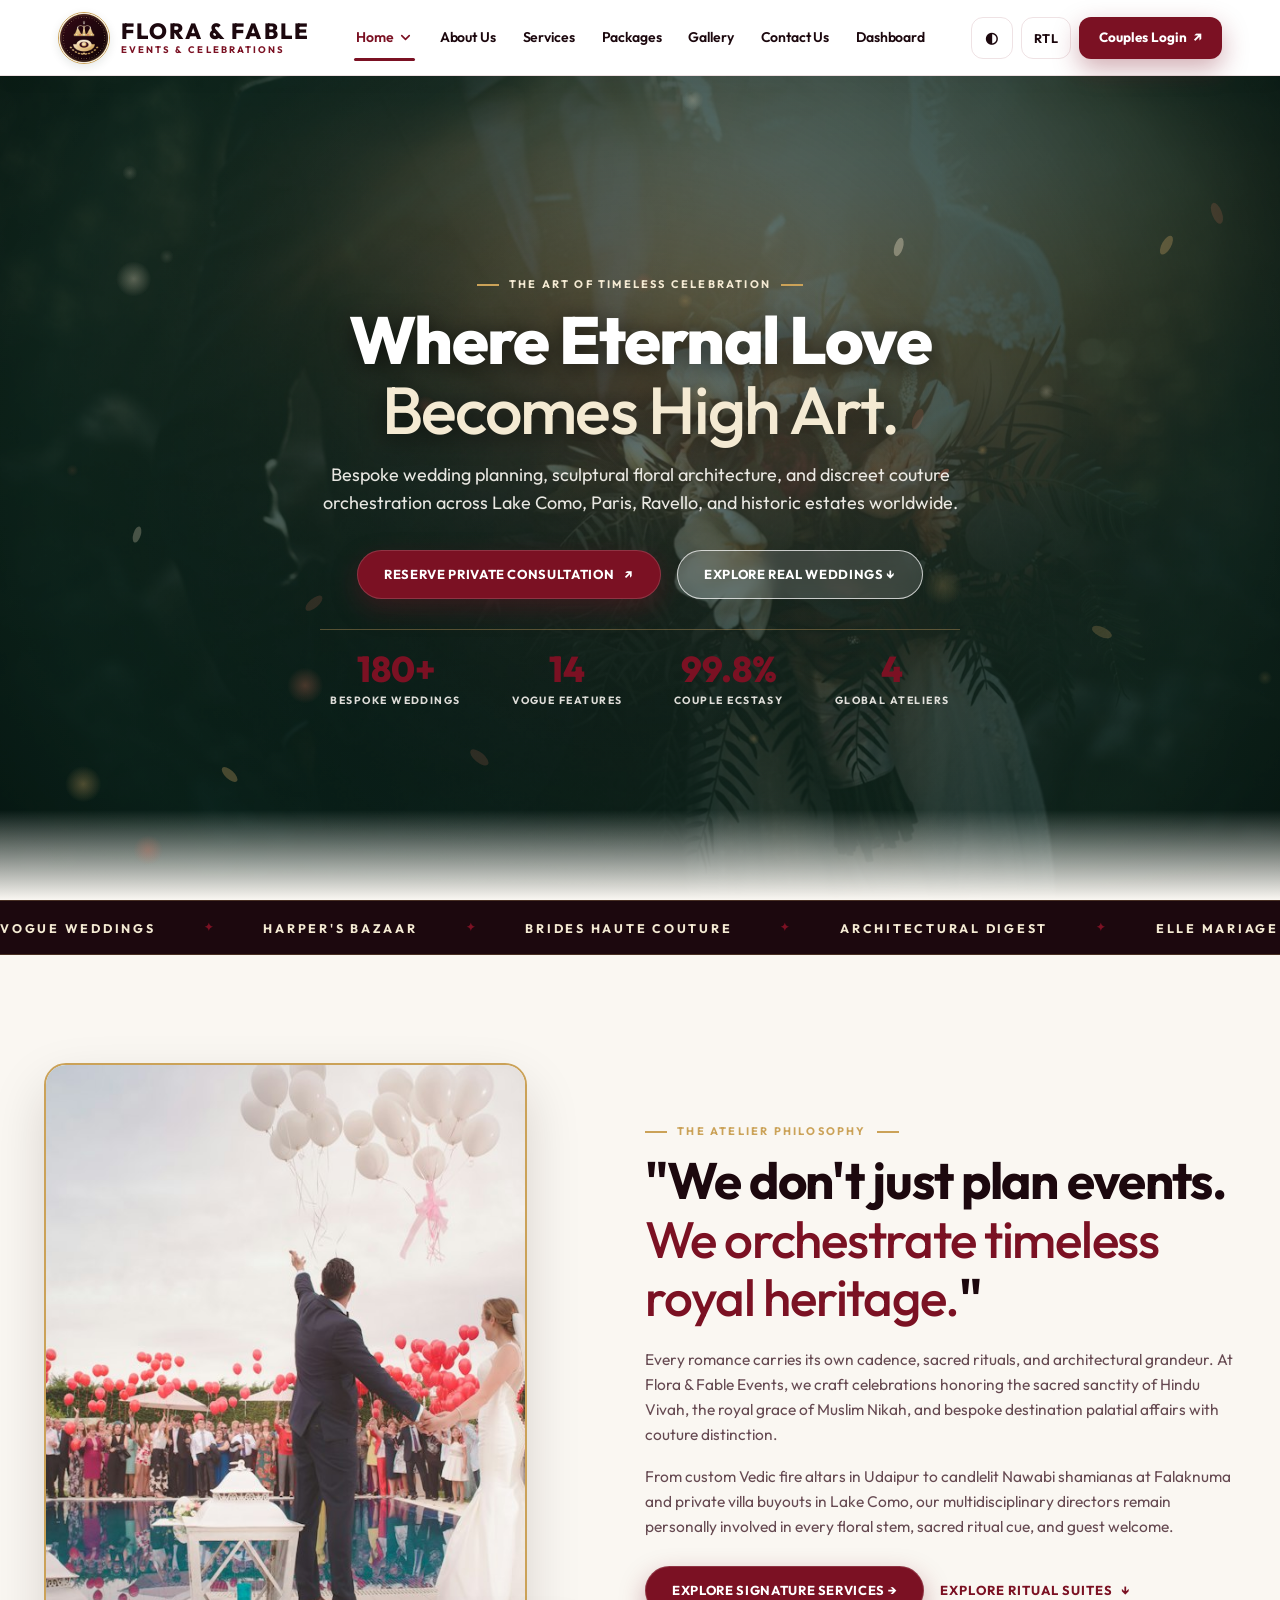
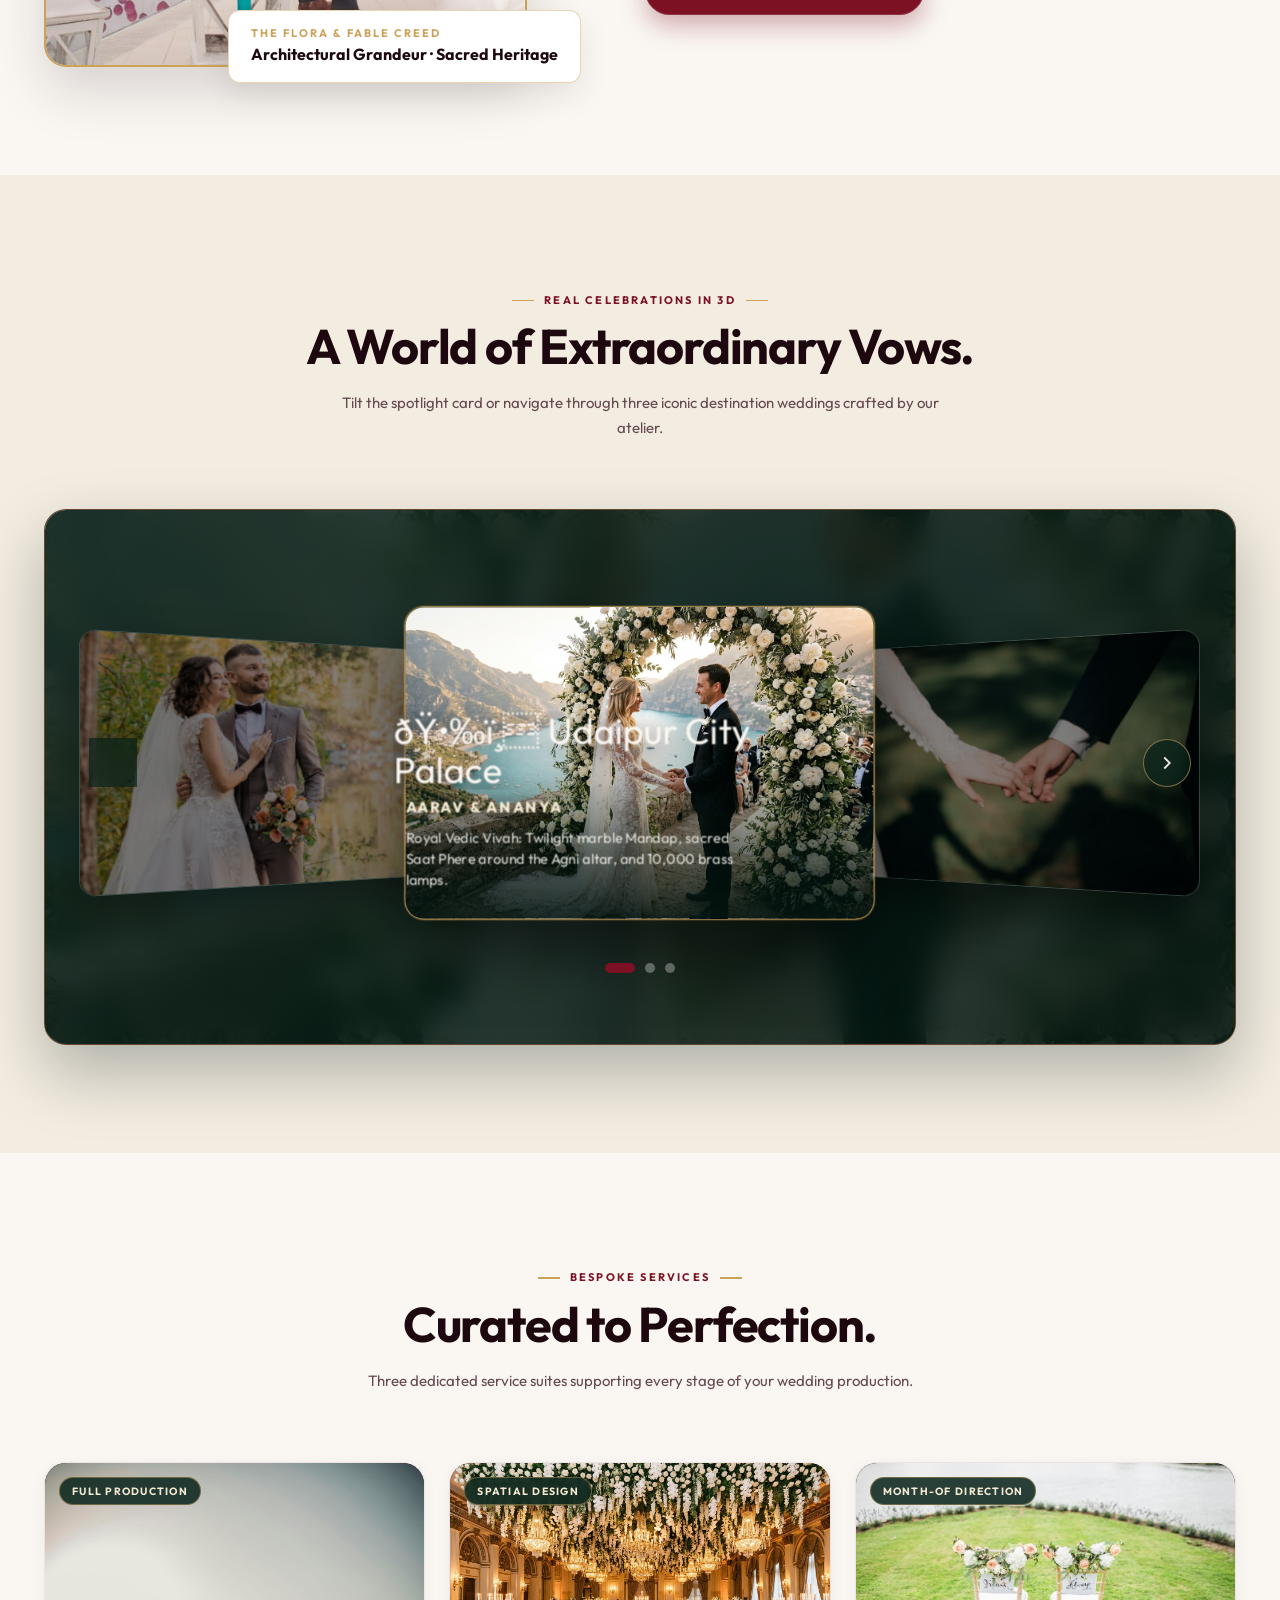
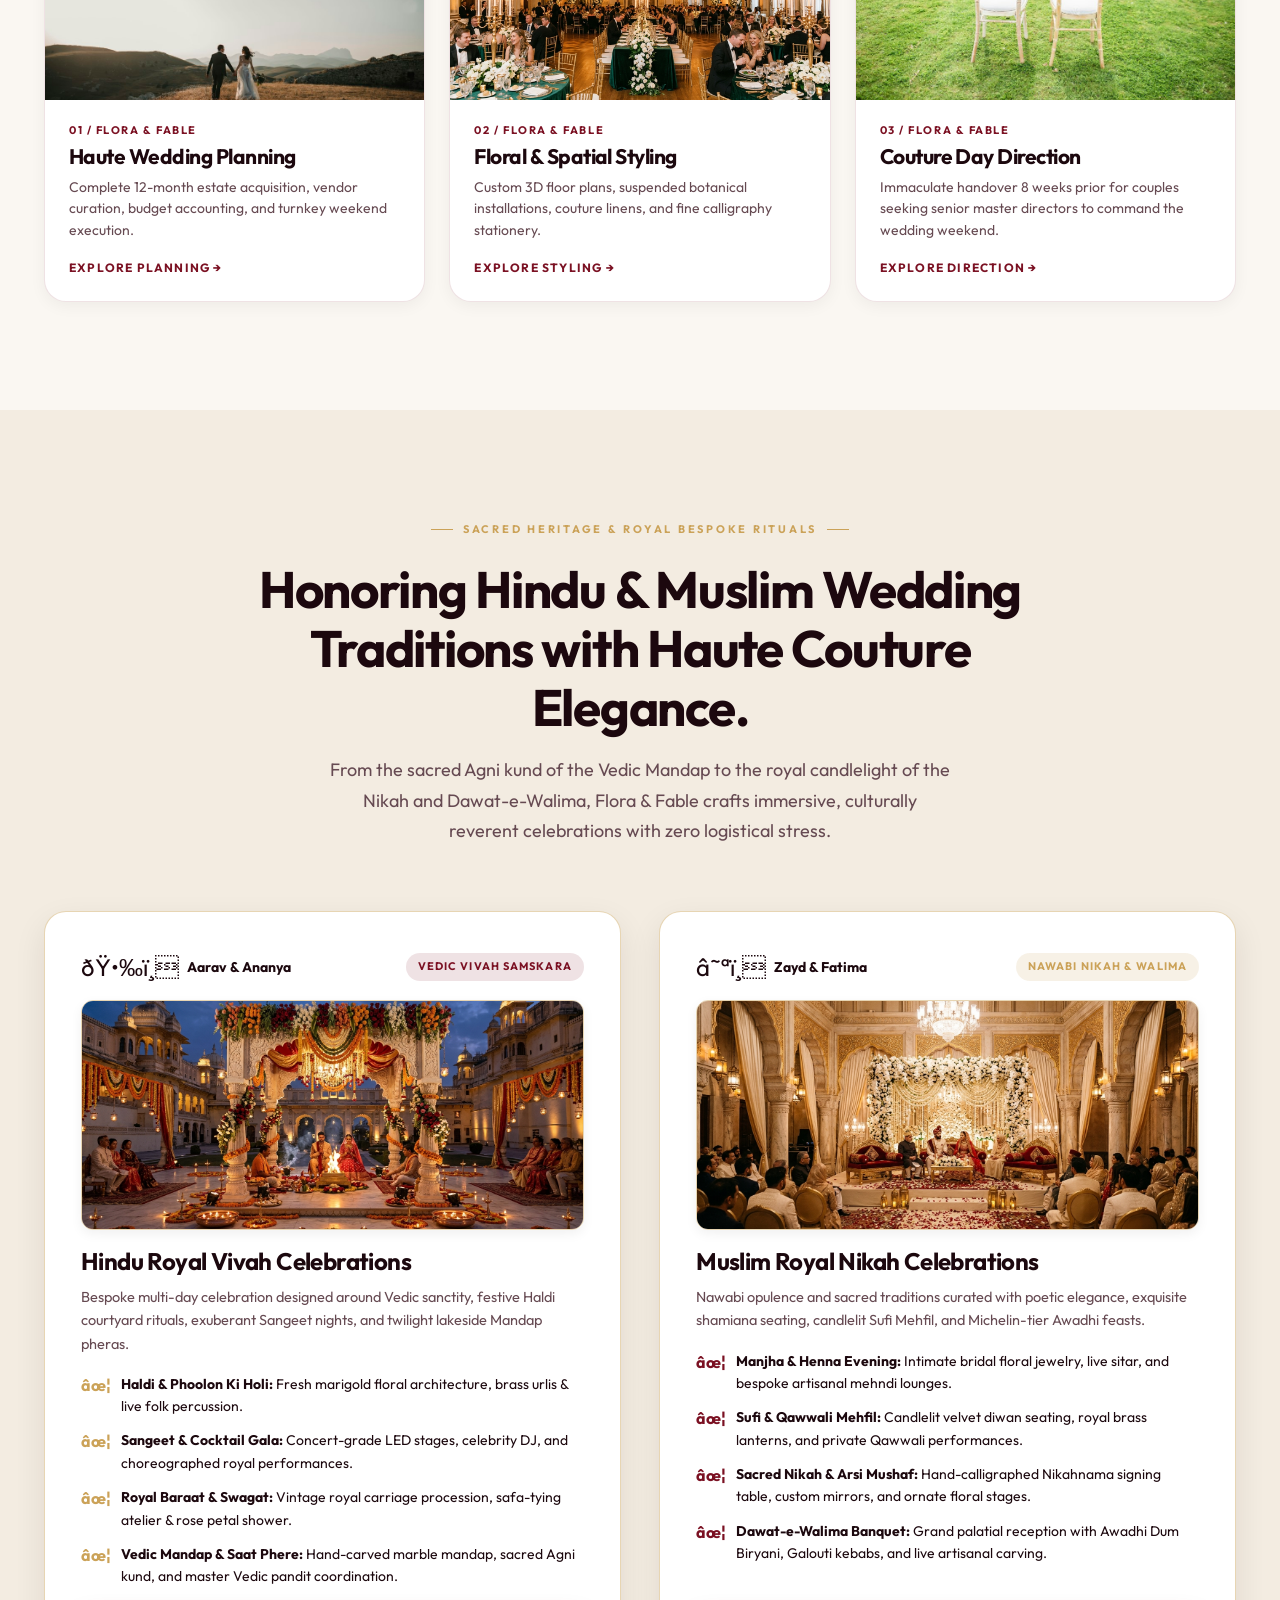
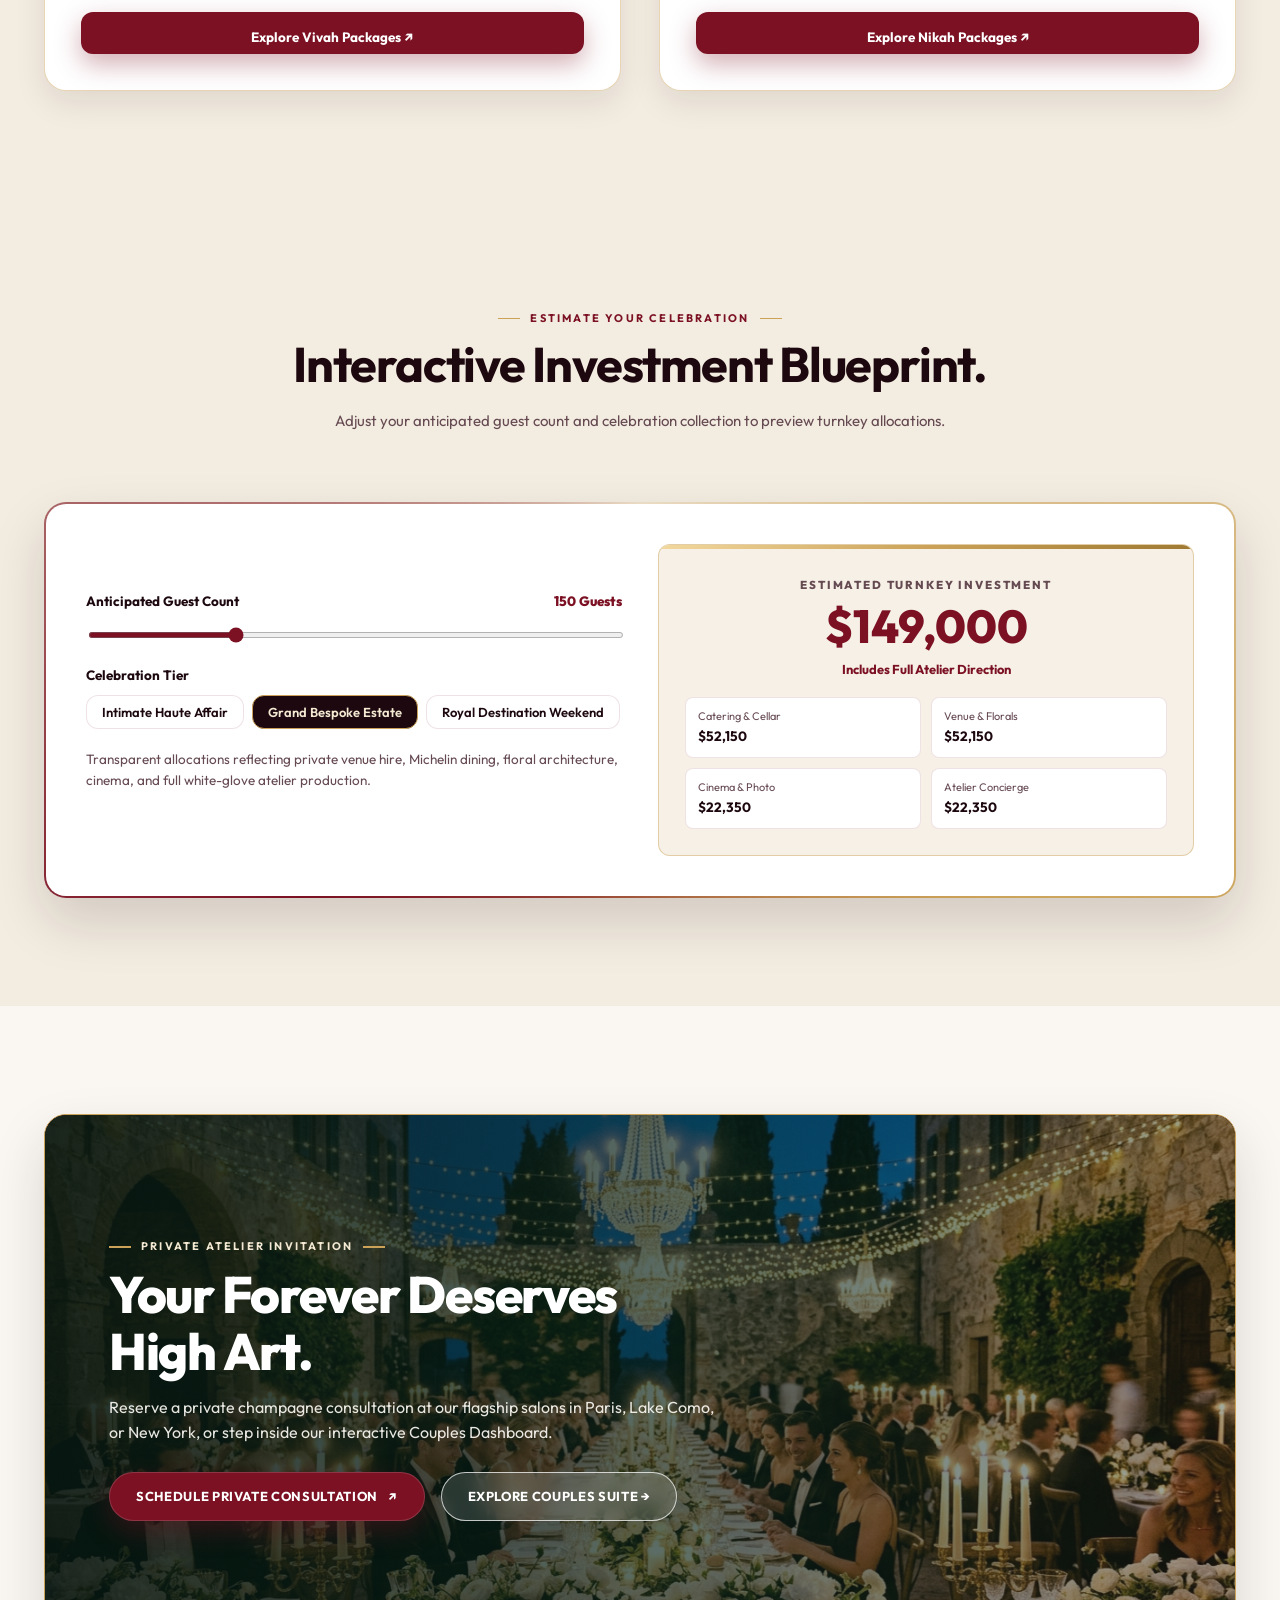
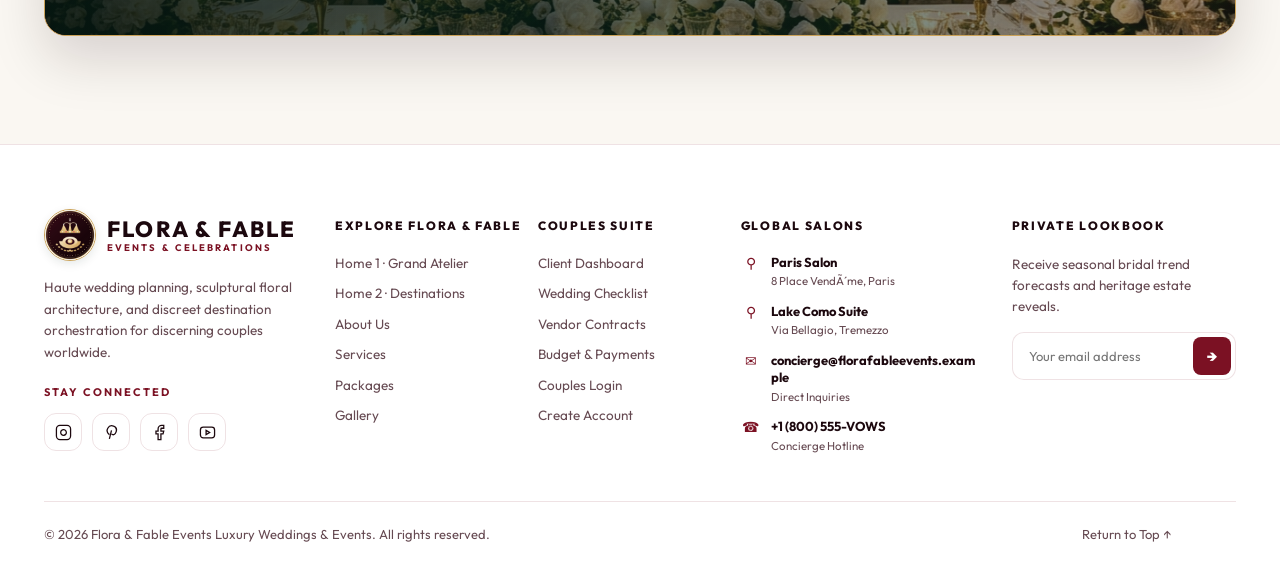
==== index.html @ be65e667 "Initial commit - Flora and Fable Events" ====
﻿<!DOCTYPE html>
<html lang="en">
<head>
  <meta charset="utf-8" />
  <meta content="width=device-width, initial-scale=1.0" name="viewport" />
  <title>Home 1 | Flora & Fable Events â€” Luxury Weddings & Celebrations</title>
  <meta content="Flora &amp; Fable crafts unforgettable bespoke weddings and destination celebrations across Lake Como, Paris, Ravello, Udaipur, and global heritage estates." name="description" />
  
  <link rel="icon" href="assets/images/logo.jpg" type="image/jpeg" />

  <!-- Core & Unique Stylesheets -->
  <link href="assets/css/style.css?v=3.0" rel="stylesheet" />
  <link href="assets/css/cta-hero-styles.css?v=3.0" rel="stylesheet" />
  <link href="assets/css/voyage-slider.css?v=3.0" rel="stylesheet" />
  <link href="assets/css/split-cards.css?v=3.0" rel="stylesheet" />
  <link href="assets/css/effects.css?v=3.0" rel="stylesheet" />
</head>
<body class="site-page page-home1" id="top">

<!-- Sticky Header â€” Vybeora Pattern with Bespoke JPG Logo -->
  <header class="header">
    <a aria-label="Flora & Fable Events, go to home" class="brand" href="index.html">
      <div class="brand-logo-wrap">
        <img src="assets/images/logo.jpg" alt="Flora & Fable Events Logo" class="brand-logo-img" />
      </div>
      <div class="brand-type">
        <strong>FLORA &amp; FABLE</strong>
        <small>EVENTS &amp; CELEBRATIONS</small>
      </div>
    </a>

    <!-- Main Navigation -->
    <nav aria-label="Main navigation" class="nav">
      <div class="dropdown">
        <a aria-current="page" aria-label="Home menu" class="nav-home active" href="index.html">
          Home 
          <svg aria-hidden="true" class="nav-chevron" fill="none" height="15" stroke="currentColor" stroke-linecap="round" stroke-linejoin="round" stroke-width="2.6" viewBox="0 0 24 24" width="15">
            <path d="m6 9 6 6 6-6"></path>
          </svg>
        </a>
        <div class="dropdown-menu">
          <a aria-current="page" href="index.html">
            <span class="menu-tile-icon">&#8962;</span>
            <span class="menu-tile-text">
              <strong>Home 1</strong>
              <small>The Grand Atelier</small>
            </span>
          </a>
          <a href="home2.html">
            <span class="menu-tile-icon">&#10022;</span>
            <span class="menu-tile-text">
              <strong>Home 2</strong>
              <small>Destination Celebrations</small>
            </span>
          </a>
        </div>
      </div>
      <a href="about.html">About Us</a>
      <a href="services.html">Services</a>
      <a href="packages.html">Packages</a>
      <a href="gallery.html">Gallery</a>
      <a href="contact.html">Contact Us</a>
      <a href="dashboard.html">Dashboard</a>
    </nav>

    <!-- Right Controls -->
    <div class="nav-actions">
      <button aria-label="Toggle light or dark theme" class="iconbtn" id="themeToggle" title="Toggle light and dark mode">â—</button>
      <button aria-label="Toggle right-to-left layout" class="iconbtn" id="rtlToggle" title="Toggle RTL">RTL</button>
      <a class="loginbtn" href="login.html">
        <span>Couples Login</span> 
        <span class="btn-arrow">&#8599;</span>
      </a>
      <button aria-label="Open navigation" class="hamburger" id="menuToggle">&#9776;</button>
    </div>
  </header>

  <main>
    <!-- SECTION 1: Unique Hero 1 (Immersive Full-Bleed Twilight Villa) -->
    <section class="hero-h1" data-section="1">
      <div class="hero-copy reveal zoom-in">
        <span class="eyebrow" style="color: var(--champagne-light);">THE ART OF TIMELESS CELEBRATION</span>
        <h1>Where Eternal Love<br /><em>Becomes High Art.</em></h1>
        <p style="color: rgba(250,247,242,0.92); max-width: 640px; margin: 0 auto 32px; font-size: 18px;">
          Bespoke wedding planning, sculptural floral architecture, and discreet couture orchestration across Lake Como, Paris, Ravello, and historic estates worldwide.
        </p>
        <div class="hero-actions" style="display:flex; justify-content:center; gap:16px; flex-wrap:wrap;">
          <a class="btn btn-primary" href="contact.html">Reserve Private Consultation <span class="btn-arrow">&#8599;</span></a>
          <a class="btn btn-secondary" href="#real-weddings">Explore Real Weddings &darr;</a>
        </div>

        <div class="hero-metrics">
          <div class="metric-item">
            <span class="metric-number">180+</span>
            <span class="metric-label">Bespoke Weddings</span>
          </div>
          <div class="metric-item">
            <span class="metric-number">14</span>
            <span class="metric-label">Vogue Features</span>
          </div>
          <div class="metric-item">
            <span class="metric-number">99.8%</span>
            <span class="metric-label">Couple Ecstasy</span>
          </div>
          <div class="metric-item">
            <span class="metric-number">4</span>
            <span class="metric-label">Global Ateliers</span>
          </div>
        </div>
      </div>

      <div class="hero-bg-media" aria-hidden="true">
        <div class="cinema-reel">
          <img class="cinema-scene" src="assets/images/unique/h1-hero.jpg" alt="Romantic bridal couple holding wedding bouquet" fetchpriority="high" />
          <img class="cinema-scene" src="assets/images/batch2/p13.jpg" alt="Bride and groom sharing first dance under warm fairy lights" />
          <img class="cinema-scene" src="assets/images/batch2/p01.jpg" alt="Newlyweds kissing softly beneath flowing bridal veil" />
        </div>
      </div>
    </section>

        <!-- Smooth Infinite Accolades Marquee -->
    <div class="marquee-strip" aria-label="Featured Publications">
      <div class="marquee-track">
        <span class="marquee-item">Vogue Weddings</span>
        <span class="marquee-item">Harper's Bazaar</span>
        <span class="marquee-item">Brides Haute Couture</span>
        <span class="marquee-item">Architectural Digest</span>
        <span class="marquee-item">Elle Mariage</span>
        <span class="marquee-item">Martha Stewart Weddings</span>
        <span class="marquee-item">Vogue Weddings</span>
        <span class="marquee-item">Harper's Bazaar</span>
        <span class="marquee-item">Brides Haute Couture</span>
        <span class="marquee-item">Architectural Digest</span>
        <span class="marquee-item">Elle Mariage</span>
        <span class="marquee-item">Martha Stewart Weddings</span>
      </div>
    </div>

    <!-- SECTION 2: The Atelier Philosophy & Heritage Artistry -->
    <section class="section" id="atelier-philosophy" data-section="2">
      <div class="container">
        <div class="story-grid" style="display:grid; grid-template-columns:1fr 1.1fr; gap:clamp(36px,5vw,76px); align-items:center;">
          <div class="reveal slide-left" style="position:relative;">
            <figure style="width:90%; aspect-ratio:4/5; border-radius:var(--radius-lg); overflow:hidden; border:2px solid var(--champagne); box-shadow:var(--shadow-lg);">
              <img src="assets/images/unique/h1-story-1.jpg" alt="Palatial floral wedding architecture and luxury ballroom celebration" style="width:100%; height:100%; object-fit:cover;" loading="lazy" />
            </figure>
            <div style="position:absolute; bottom:-16px; inset-inline-end:0; background:var(--paper); border:1.5px solid var(--line-accent); padding:14px 22px; border-radius:var(--radius-md); box-shadow:var(--shadow-md);">
              <span style="font-size:11px; letter-spacing:0.18em; text-transform:uppercase; color:var(--champagne); font-weight:700; display:block;">THE FLORA &amp; FABLE CREED</span>
              <strong style="font-size:16px; color:var(--ink);">Architectural Grandeur &middot; Sacred Heritage</strong>
            </div>
          </div>
          <div class="reveal slide-right">
            <span class="eyebrow" style="color:var(--champagne);">THE ATELIER PHILOSOPHY</span>
            <h2 style="font-size:clamp(34px,4vw,52px); margin-bottom:20px; line-height:1.15;">"We don't just plan events.<br /><em>We orchestrate timeless royal heritage.</em>"</h2>
            <p>Every romance carries its own cadence, sacred rituals, and architectural grandeur. At Flora &amp; Fable Events, we craft celebrations honoring the sacred sanctity of Hindu Vivah, the royal grace of Muslim Nikah, and bespoke destination palatial affairs with couture distinction.</p>
            <p>From custom Vedic fire altars in Udaipur to candlelit Nawabi shamianas at Falaknuma and private villa buyouts in Lake Como, our multidisciplinary directors remain personally involved in every floral stem, sacred ritual cue, and guest welcome.</p>
            <div style="display:flex; gap:16px; align-items:center; margin-top:28px; flex-wrap:wrap;">
              <a class="btn btn-primary" href="services.html">Explore Signature Services &rarr;</a>
              <a class="text-link" href="#cultural-traditions">Explore Ritual Suites <span>&darr;</span></a>
            </div>
          </div>
        </div>
      </div>
    </section>

    <!-- SECTION 3: Real Weddings Voyage 3D Perspective Showcase -->
    <section class="section soft voyage-section" id="real-weddings" data-section="3" aria-label="Real Weddings 3D Showcase">
      <div class="container">
        <div class="section-heading reveal">
          <span class="eyebrow">REAL CELEBRATIONS IN 3D</span>
          <h2>A World of Extraordinary Vows.</h2>
          <p>Tilt the spotlight card or navigate through three iconic destination weddings crafted by our atelier.</p>
        </div>

        <div class="voyage-stage" tabindex="0">
          <div class="slide__bg" style="--bg: url('assets/images/unique/h1-voyage-1.jpg')" data-current></div>
          <div class="slide__bg" style="--bg: url('assets/images/unique/h1-voyage-2.jpg')" data-next></div>
          <div class="slide__bg" style="--bg: url('assets/images/unique/h1-voyage-3.jpg')" data-previous></div>

          <div class="voyage-slider">
            <button class="slider--btn slider--btn__prev" type="button" aria-label="Previous wedding slide">
              <svg xmlns="http://www.w3.org/2000/svg" width="24" height="24" viewBox="0 0 24 24" fill="none" stroke="currentColor" stroke-width="2"><path d="m15 18-6-6 6-6"/></svg>
            </button>

            <div class="slides__wrapper">
              <div class="slides">
                <div class="slide" data-current>
                  <div class="slide__inner">
                    <div class="slide--image__wrapper">
                      <img class="slide--image" src="assets/images/unique/h1-voyage-1.jpg" alt="Udaipur City Palace Vedic Mandap with sacred Agni altar" loading="lazy" />
                    </div>
                  </div>
                </div>
                <div class="slide" data-next>
                  <div class="slide__inner">
                    <div class="slide--image__wrapper">
                      <img class="slide--image" src="assets/images/unique/h1-voyage-2.jpg" alt="Taj Falaknuma Palace Royal Nikah ceremony hall" loading="lazy" />
                    </div>
                  </div>
                </div>
                <div class="slide" data-previous>
                  <div class="slide__inner">
                    <div class="slide--image__wrapper">
                      <img class="slide--image" src="assets/images/unique/h1-voyage-3.jpg" alt="Royal palace heritage wedding celebration" loading="lazy" />
                    </div>
                  </div>
                </div>
              </div>

              <div class="slides--infos">
                <div class="slide-info" data-current>
                  <div class="slide-info__inner">
                    <div class="slide-info--text__wrapper">
                      <div data-title class="slide-info--text"><span>ðŸ•‰ï¸ Udaipur City Palace</span></div>
                      <div data-subtitle class="slide-info--text"><span>Aarav &amp; Ananya</span></div>
                      <div data-description class="slide-info--text"><span>Royal Vedic Vivah: Twilight marble Mandap, sacred Saat Phere around the Agni altar, and 10,000 brass lamps.</span></div>
                    </div>
                  </div>
                </div>
                <div class="slide-info" data-next>
                  <div class="slide-info__inner">
                    <div class="slide-info--text__wrapper">
                      <div data-title class="slide-info--text"><span>â˜ªï¸ Taj Falaknuma, Hyderabad</span></div>
                      <div data-subtitle class="slide-info--text"><span>Zayd &amp; Fatima</span></div>
                      <div data-description class="slide-info--text"><span>Nawabi Royal Nikah: Ornate floral stage, candlelit Sufi Qawwali night, and grand Dawat-e-Walima feast.</span></div>
                    </div>
                  </div>
                </div>
                <div class="slide-info" data-previous>
                  <div class="slide-info__inner">
                    <div class="slide-info--text__wrapper">
                      <div data-title class="slide-info--text"><span>ðŸ‘‘ Rambagh Palace, Jaipur</span></div>
                      <div data-subtitle class="slide-info--text"><span>Rohan &amp; Meera</span></div>
                      <div data-description class="slide-info--text"><span>Royal Baraat &amp; Sangeet: Vintage Rolls-Royce procession, concert stage, and majestic celebration fireworks.</span></div>
                    </div>
                  </div>
                </div>
              </div>
            </div>
            <button class="slider--btn slider--btn__next" type="button" aria-label="Next wedding slide">
              <svg xmlns="http://www.w3.org/2000/svg" width="24" height="24" viewBox="0 0 24 24" fill="none" stroke="currentColor" stroke-width="2"><path d="m9 18 6-6-6-6"/></svg>
            </button>
          </div>

          <div class="voyage-dots">
            <button class="voyage-dot" type="button" aria-label="Show slide 1" aria-current="true"></button>
            <button class="voyage-dot" type="button" aria-label="Show slide 2" aria-current="false"></button>
            <button class="voyage-dot" type="button" aria-label="Show slide 3" aria-current="false"></button>
          </div>
        </div>
      </div>
    </section>

    <!-- SECTION 4: Bespoke Services Overview -->
    <section class="section" id="services-preview" data-section="4">
      <div class="container">
        <div class="section-heading reveal">
          <span class="eyebrow">BESPOKE SERVICES</span>
          <h2>Curated to Perfection.</h2>
          <p>Three dedicated service suites supporting every stage of your wedding production.</p>
        </div>

        <div class="cards-grid">
          <article class="feature-card reveal slide-left">
            <div class="visual">
              <span class="badge">Full Production</span>
              <img src="assets/images/unique/h1-svc-1.jpg" alt="Grand ballroom chandelier reception" loading="lazy" />
            </div>
            <div class="card-body">
              <span class="card-index">01 / FLORA &amp; FABLE</span>
              <h3>Haute Wedding Planning</h3>
              <p>Complete 12-month estate acquisition, vendor curation, budget accounting, and turnkey weekend execution.</p>
              <a class="card-link" href="service-turnkey-planning.html">Explore Planning &rarr;</a>
            </div>
          </article>

          <article class="feature-card reveal zoom-in">
            <div class="visual">
              <span class="badge">Spatial Design</span>
              <img src="assets/images/unique/h1-svc-2.jpg" alt="Couture wedding table decor and tableware" loading="lazy" />
            </div>
            <div class="card-body">
              <span class="card-index">02 / FLORA &amp; FABLE</span>
              <h3>Floral &amp; Spatial Styling</h3>
              <p>Custom 3D floor plans, suspended botanical installations, couture linens, and fine calligraphy stationery.</p>
              <a class="card-link" href="service-floral-architecture.html">Explore Styling &rarr;</a>
            </div>
          </article>

          <article class="feature-card reveal slide-right">
            <div class="visual">
              <span class="badge">Month-Of Direction</span>
              <img src="assets/images/unique/h1-svc-3.jpg" alt="Champagne toast at celebration" loading="lazy" />
            </div>
            <div class="card-body">
              <span class="card-index">03 / FLORA &amp; FABLE</span>
              <h3>Couture Day Direction</h3>
              <p>Immaculate handover 8 weeks prior for couples seeking senior master directors to command the wedding weekend.</p>
              <a class="card-link" href="service-day-direction.html">Explore Direction &rarr;</a>
            </div>
          </article>
        </div>
      </div>
    </section>

    
    <!-- SECTION 5: Sacred Cultural Traditions â€” Hindu Vivah & Muslim Nikah Ceremonies -->
    <section class="section" id="cultural-traditions" data-section="5" style="background:var(--bg-subtle); padding:clamp(60px,8vw,110px) 0; position:relative; overflow:hidden;">
      <div class="container">
        <div class="section-heading reveal" style="text-align:center; max-width:840px; margin:0 auto clamp(40px,5vw,70px);">
          <span class="eyebrow" style="color:var(--champagne); letter-spacing:0.25em; font-weight:700;">SACRED HERITAGE &amp; ROYAL BESPOKE RITUALS</span>
          <h2 style="font-size:clamp(34px,4vw,52px); margin:12px 0 18px; line-height:1.15;">Honoring Hindu &amp; Muslim Wedding Traditions with Haute Couture Elegance.</h2>
          <p style="font-size:18px; color:var(--muted); line-height:1.7;">From the sacred Agni kund of the Vedic Mandap to the royal candlelight of the Nikah and Dawat-e-Walima, Flora &amp; Fable crafts immersive, culturally reverent celebrations with zero logistical stress.</p>
        </div>

        <div class="traditions-grid" style="display:grid; grid-template-columns:repeat(auto-fit, minmax(360px, 1fr)); gap:clamp(24px,3vw,40px);">
          
          <!-- HINDU VIVAH CARD (Aarav & Ananya) -->
          <article class="tradition-card reveal slide-left" style="background:var(--paper); border-radius:var(--radius-lg); border:1.5px solid var(--line-accent); padding:clamp(24px,3vw,36px); box-shadow:var(--shadow-md); display:flex; flex-direction:column; justify-content:space-between;">
            <div>
              <div style="display:flex; justify-content:space-between; align-items:center; margin-bottom:14px;">
                <div style="display:flex; align-items:center; gap:8px;">
                  <span style="font-size:24px;">ðŸ•‰ï¸</span>
                  <strong style="font-size:14px; color:var(--ink);">Aarav &amp; Ananya</strong>
                </div>
                <span style="background:var(--rose-soft); color:var(--rose); padding:5px 12px; border-radius:var(--radius-pill); font-size:11px; font-weight:700; letter-spacing:0.1em;">VEDIC VIVAH SAMSKARA</span>
              </div>
              
              <div style="width:100%; height:230px; border-radius:var(--radius-md); overflow:hidden; margin-bottom:18px; border:1.5px solid var(--line-accent); box-shadow:0 4px 12px rgba(0,0,0,0.06);">
                <img src="assets/images/cultural/hindu-vivah-mandap.jpg" alt="Aarav &amp; Ananya's Vedic Vivah Mandap at Udaipur City Palace" style="width:100%; height:100%; object-fit:cover;" />
              </div>
              
              <h3 style="font-size:24px; color:var(--ink); margin-bottom:10px; font-weight:700;">Hindu Royal Vivah Celebrations</h3>
              <p style="color:var(--muted); font-size:14.5px; line-height:1.6; margin-bottom:18px;">Bespoke multi-day celebration designed around Vedic sanctity, festive Haldi courtyard rituals, exuberant Sangeet nights, and twilight lakeside Mandap pheras.</p>
              
              <ul style="list-style:none; padding:0; margin:0 0 24px; display:flex; flex-direction:column; gap:12px;">
                <li style="display:flex; gap:10px; align-items:flex-start; font-size:14px; color:var(--ink);">
                  <span style="color:var(--champagne); font-weight:bold; font-size:16px;">âœ¦</span>
                  <div><strong>Haldi &amp; Phoolon Ki Holi:</strong> Fresh marigold floral architecture, brass urlis &amp; live folk percussion.</div>
                </li>
                <li style="display:flex; gap:10px; align-items:flex-start; font-size:14px; color:var(--ink);">
                  <span style="color:var(--champagne); font-weight:bold; font-size:16px;">âœ¦</span>
                  <div><strong>Sangeet &amp; Cocktail Gala:</strong> Concert-grade LED stages, celebrity DJ, and choreographed royal performances.</div>
                </li>
                <li style="display:flex; gap:10px; align-items:flex-start; font-size:14px; color:var(--ink);">
                  <span style="color:var(--champagne); font-weight:bold; font-size:16px;">âœ¦</span>
                  <div><strong>Royal Baraat &amp; Swagat:</strong> Vintage royal carriage procession, safa-tying atelier &amp; rose petal shower.</div>
                </li>
                <li style="display:flex; gap:10px; align-items:flex-start; font-size:14px; color:var(--ink);">
                  <span style="color:var(--champagne); font-weight:bold; font-size:16px;">âœ¦</span>
                  <div><strong>Vedic Mandap &amp; Saat Phere:</strong> Hand-carved marble mandap, sacred Agni kund, and master Vedic pandit coordination.</div>
                </li>
              </ul>
            </div>
            <a href="packages.html" class="loginbtn" style="text-align:center; display:inline-block; width:100%; padding:14px 20px;">
              <span>Explore Vivah Packages</span> <span class="btn-arrow">&#8599;</span>
            </a>
          </article>

          <!-- MUSLIM NIKAH CARD (Zayd & Fatima) -->
          <article class="tradition-card reveal slide-right" style="background:var(--paper); border-radius:var(--radius-lg); border:1.5px solid var(--line-accent); padding:clamp(24px,3vw,36px); box-shadow:var(--shadow-md); display:flex; flex-direction:column; justify-content:space-between;">
            <div>
              <div style="display:flex; justify-content:space-between; align-items:center; margin-bottom:14px;">
                <div style="display:flex; align-items:center; gap:8px;">
                  <span style="font-size:24px;">â˜ªï¸</span>
                  <strong style="font-size:14px; color:var(--ink);">Zayd &amp; Fatima</strong>
                </div>
                <span style="background:rgba(203, 162, 88, 0.15); color:var(--champagne); padding:5px 12px; border-radius:var(--radius-pill); font-size:11px; font-weight:700; letter-spacing:0.1em;">NAWABI NIKAH &amp; WALIMA</span>
              </div>
              
              <div style="width:100%; height:230px; border-radius:var(--radius-md); overflow:hidden; margin-bottom:18px; border:1.5px solid var(--line-accent); box-shadow:0 4px 12px rgba(0,0,0,0.06);">
                <img src="assets/images/cultural/muslim-nikah-ceremony.jpg" alt="Zayd &amp; Fatima's Royal Nikah &amp; Walima Ceremony at Falaknuma Palace" style="width:100%; height:100%; object-fit:cover;" />
              </div>
              
              <h3 style="font-size:24px; color:var(--ink); margin-bottom:10px; font-weight:700;">Muslim Royal Nikah Celebrations</h3>
              <p style="color:var(--muted); font-size:14.5px; line-height:1.6; margin-bottom:18px;">Nawabi opulence and sacred traditions curated with poetic elegance, exquisite shamiana seating, candlelit Sufi Mehfil, and Michelin-tier Awadhi feasts.</p>
              
              <ul style="list-style:none; padding:0; margin:0 0 24px; display:flex; flex-direction:column; gap:12px;">
                <li style="display:flex; gap:10px; align-items:flex-start; font-size:14px; color:var(--ink);">
                  <span style="color:var(--rose); font-weight:bold; font-size:16px;">âœ¦</span>
                  <div><strong>Manjha &amp; Henna Evening:</strong> Intimate bridal floral jewelry, live sitar, and bespoke artisanal mehndi lounges.</div>
                </li>
                <li style="display:flex; gap:10px; align-items:flex-start; font-size:14px; color:var(--ink);">
                  <span style="color:var(--rose); font-weight:bold; font-size:16px;">âœ¦</span>
                  <div><strong>Sufi &amp; Qawwali Mehfil:</strong> Candlelit velvet diwan seating, royal brass lanterns, and private Qawwali performances.</div>
                </li>
                <li style="display:flex; gap:10px; align-items:flex-start; font-size:14px; color:var(--ink);">
                  <span style="color:var(--rose); font-weight:bold; font-size:16px;">âœ¦</span>
                  <div><strong>Sacred Nikah &amp; Arsi Mushaf:</strong> Hand-calligraphed Nikahnama signing table, custom mirrors, and ornate floral stages.</div>
                </li>
                <li style="display:flex; gap:10px; align-items:flex-start; font-size:14px; color:var(--ink);">
                  <span style="color:var(--rose); font-weight:bold; font-size:16px;">âœ¦</span>
                  <div><strong>Dawat-e-Walima Banquet:</strong> Grand palatial reception with Awadhi Dum Biryani, Galouti kebabs, and live artisanal carving.</div>
                </li>
              </ul>
            </div>
            <a href="packages.html" class="loginbtn" style="text-align:center; display:inline-block; width:100%; padding:14px 20px;">
              <span>Explore Nikah Packages</span> <span class="btn-arrow">&#8599;</span>
            </a>
          </article>

        </div>
      </div>
    </section>

    <!-- SECTION 6: Interactive Investment Calculator -->
    <section class="section soft" id="calculator" data-section="6">
      <div class="container">
        <div class="section-heading reveal">
          <span class="eyebrow">ESTIMATE YOUR CELEBRATION</span>
          <h2>Interactive Investment Blueprint.</h2>
          <p>Adjust your anticipated guest count and celebration collection to preview turnkey allocations.</p>
        </div>

        <div class="calc-box reveal zoom-in">
          <div class="calc-grid">
            <div>
              <div class="calc-control">
                <label for="calcGuests">
                  <span>Anticipated Guest Count</span>
                  <span class="val-display" id="calcGuestsVal">150 Guests</span>
                </label>
                <input class="calc-range" id="calcGuests" max="450" min="40" step="10" type="range" value="150" />
              </div>

              <div class="calc-control">
                <label><span>Celebration Tier</span></label>
                <div class="calc-pills">
                  <button class="calc-pill" data-tier="intimate" type="button">Intimate Haute Affair</button>
                  <button class="calc-pill active" data-tier="grand" type="button">Grand Bespoke Estate</button>
                  <button class="calc-pill" data-tier="royal" type="button">Royal Destination Weekend</button>
                </div>
              </div>
              <p style="font-size:13.5px; margin-top:16px;">Transparent allocations reflecting private venue hire, Michelin dining, floral architecture, cinema, and full white-glove atelier production.</p>
            </div>

            <div class="calc-result-card">
              <span style="font-size:11.5px; font-weight:800; letter-spacing:0.16em; text-transform:uppercase; color:var(--muted);">Estimated Turnkey Investment</span>
              <div class="calc-result-number" id="calcTotalVal">$149,000</div>
              <small style="color:var(--rose); font-weight:700;">Includes Full Atelier Direction</small>

              <div class="calc-breakdown">
                <div class="calc-breakdown-item">
                  <small>Catering &amp; Cellar</small>
                  <strong id="calcCateringVal">$52,150</strong>
                </div>
                <div class="calc-breakdown-item">
                  <small>Venue &amp; Florals</small>
                  <strong id="calcDecorVal">$52,150</strong>
                </div>
                <div class="calc-breakdown-item">
                  <small>Cinema &amp; Photo</small>
                  <strong id="calcPhotoVal">$22,350</strong>
                </div>
                <div class="calc-breakdown-item">
                  <small>Atelier Concierge</small>
                  <strong id="calcConciergeVal">$22,350</strong>
                </div>
              </div>
            </div>
          </div>
        </div>
      </div>
    </section>

    <!-- UNIQUE CTA 1 (Home 1): Panoramic Twilight ChÃ¢teau Invitation -->
    <section class="section" id="consultation" data-cta="1">
      <div class="container">
        <div class="cta-h1 reveal zoom-in">
          <div class="cta-h1-reel" aria-hidden="true">
            <div class="cinema-reel">
              <img class="cinema-scene" src="assets/images/flagship/cta-banquet.jpg" alt="Candlelit Italian villa wedding banquet" loading="lazy" />
              <img class="cinema-scene" src="assets/images/flagship/palace-night.jpg" alt="Royal palace wedding night fireworks" loading="lazy" />
              <img class="cinema-scene" src="assets/images/flagship/champagne-tower.jpg" alt="Newlyweds pouring champagne tower" loading="lazy" />
            </div>
          </div>
          <div class="cta-h1-content">
            <span class="eyebrow" style="color: var(--champagne-light);">PRIVATE ATELIER INVITATION</span>
            <h2>Your Forever Deserves High Art.</h2>
            <p>Reserve a private champagne consultation at our flagship salons in Paris, Lake Como, or New York, or step inside our interactive Couples Dashboard.</p>
            <div style="display:flex; gap:16px; flex-wrap:wrap;">
              <a class="btn btn-primary" href="contact.html">Schedule Private Consultation <span class="btn-arrow">&#8599;</span></a>
              <a class="btn btn-secondary" href="dashboard.html">Explore Couples Suite &rarr;</a>
            </div>
          </div>
        </div>
      </div>
    </section>
  </main>

  <!-- Complete 5-Column Luxury Footer -->
  <footer class="footer" id="siteFooter">
    <div class="container">
      <div class="footer-top">
        <div class="footer-brand">
          <a class="brand" href="index.html">
            <div class="brand-logo-wrap">
        <img src="assets/images/logo.jpg" alt="Flora & Fable Events Logo" class="brand-logo-img" />
      </div>
      <div class="brand-type">
        <strong>FLORA &amp; FABLE</strong>
        <small>EVENTS &amp; CELEBRATIONS</small>
      </div>
          </a>
          <p>Haute wedding planning, sculptural floral architecture, and discreet destination orchestration for discerning couples worldwide.</p>
          <div class="stay-connected">STAY CONNECTED</div>
          <div class="social-links">
            <a aria-label="Instagram" href="https://instagram.com" rel="noopener" target="_blank">
              <svg width="17" height="17" fill="none" stroke="currentColor" stroke-width="1.8" viewBox="0 0 24 24"><rect width="20" height="20" x="2" y="2" rx="5"/><path d="M16 11.37A4 4 0 1 1 12.63 8 4 4 0 0 1 16 11.37z"/><line x1="17.5" y1="6.5" x2="17.51" y2="6.5"/></svg>
            </a>
            <a aria-label="Pinterest" href="https://pinterest.com" rel="noopener" target="_blank">
              <svg width="17" height="17" fill="none" stroke="currentColor" stroke-width="1.8" viewBox="0 0 24 24"><path d="m9 21 3-12m-3 6c-7-5-1-15 6-12 8 3 2 16-3 11"/></svg>
            </a>
            <a aria-label="Facebook" href="https://facebook.com" rel="noopener" target="_blank">
              <svg width="17" height="17" fill="none" stroke="currentColor" stroke-width="1.8" viewBox="0 0 24 24"><path d="M18 2h-3a5 5 0 0 0-5 5v3H7v4h3v8h4v-8h3l1-4h-4V7a1 1 0 0 1 1-1h3z"/></svg>
            </a>
            <a aria-label="YouTube" href="https://youtube.com" rel="noopener" target="_blank">
              <svg width="17" height="17" fill="none" stroke="currentColor" stroke-width="1.8" viewBox="0 0 24 24"><rect width="20" height="15" x="2" y="4.5" rx="4"/><polygon points="10 9 15 12 10 15"/></svg>
            </a>
          </div>
        </div>

        <div class="footer-col">
          <h4 class="footer-heading">Explore Flora & Fable</h4>
          <a href="index.html">Home 1 &middot; Grand Atelier</a>
          <a href="home2.html">Home 2 &middot; Destinations</a>
          <a href="about.html">About Us</a>
          <a href="services.html">Services</a>
          <a href="packages.html">Packages</a>
          <a href="gallery.html">Gallery</a>
        </div>

        <div class="footer-col">
          <h4 class="footer-heading">Couples Suite</h4>
          <a href="dashboard.html">Client Dashboard</a>
          <a href="dashboard.html#checklist">Wedding Checklist</a>
          <a href="dashboard.html#vendors">Vendor Contracts</a>
          <a href="dashboard.html#budget">Budget &amp; Payments</a>
          <a href="login.html">Couples Login</a>
          <a href="signup.html">Create Account</a>
        </div>

        <div class="footer-col footer-contact">
          <h4 class="footer-heading">Global Salons</h4>
          <address>
            <div class="footer-contact-item"><span class="contact-symbol">&#9906;</span><span><strong>Paris Salon</strong><small>8 Place VendÃ´me, Paris</small></span></div>
            <div class="footer-contact-item"><span class="contact-symbol">&#9906;</span><span><strong>Lake Como Suite</strong><small>Via Bellagio, Tremezzo</small></span></div>
            <div class="footer-contact-item"><span class="contact-symbol">&#9993;</span><span><a href="mailto:concierge@florafableevents.example">concierge@florafableevents.example</a><small>Direct Inquiries</small></span></div>
            <div class="footer-contact-item"><span class="contact-symbol">&#9742;</span><span><strong>+1 (800) 555-VOWS</strong><small>Concierge Hotline</small></span></div>
          </address>
        </div>

        <div class="footer-col newsletter-box">
          <h4 class="footer-heading">Private Lookbook</h4>
          <p>Receive seasonal bridal trend forecasts and heritage estate reveals.</p>
          <form class="newsletter-form" id="newsletterForm">
            <label class="sr-only" for="newsletterEmail">Email Address</label>
            <input id="newsletterEmail" placeholder="Your email address" required type="email" />
            <button aria-label="Subscribe" type="submit">&rarr;</button>
          </form>
        </div>
      </div>

      <div class="footer-bottom">
        <span>&copy; 2026 Flora & Fable Events Luxury Weddings &amp; Events. All rights reserved.</span>
        <span><a href="#top">Return to Top &uarr;</a></span>
      </div>
    </div>
  </footer>

  <div class="toast" id="toast" role="status" aria-live="polite"></div>

  <script src="assets/js/app.js?v=3.0"></script>
  <script src="assets/js/voyage-slider.js?v=3.0"></script>
  <script src="assets/js/split-cards.js?v=3.0"></script>
  <script src="assets/js/motion.js?v=3.0"></script>
  <script src="assets/js/effects.js?v=3.0"></script>
</body>
</html>
---- assets/css/style.css ----
/* ==========================================================================
   FLORA & FABLE EVENTS — Luxury Weddings & Celebrations
   Unified Font System: Outfit (Single Clear, Crisp Luxury Pattern Everywhere)
   Palette: Royal Velvet Burgundy, Imperial Antique Gold & Rich Parchment
   ========================================================================== */

@import url('https://fonts.googleapis.com/css2?family=Outfit:wght@300;400;500;600;700;800&display=swap');

:root {
  /* Royal Velvet Burgundy & Imperial Antique Gold Palette */
  --emerald: #1C080E;
  --emerald-deep: #100407;
  --emerald-mid: #2E0F18;
  
  --rose: #7B1123;
  --rose-hover: #5A0A18;
  --rose-soft: rgba(123, 17, 35, 0.12);
  --rose-glow: rgba(123, 17, 35, 0.36);
  
  --champagne: #CBA258;
  --champagne-light: #F4EAD3;
  --champagne-soft: rgba(203, 162, 88, 0.18);
  --champagne-gradient: linear-gradient(135deg, #F3D99F 0%, #CBA258 50%, #9F7932 100%);
  
  /* Light Mode */
  --bg: #FAF7F2;
  --bg-subtle: #F3ECE1;
  --paper: #FFFFFF;
  --paper-glass: rgba(255, 255, 255, 0.95);
  --paper-elevated: #F6F0E6;
  
  --ink: #1C080E;
  --ink-soft: #381520;
  --muted: #664A52;
  --line: rgba(123, 17, 35, 0.12);
  --line-accent: rgba(203, 162, 88, 0.45);
  
  --shadow-sm: 0 4px 16px rgba(28, 8, 14, 0.05);
  --shadow-md: 0 12px 32px rgba(28, 8, 14, 0.09);
  --shadow-lg: 0 24px 54px rgba(28, 8, 14, 0.15);
  --shadow-rose: 0 10px 26px rgba(123, 17, 35, 0.34);
  
  --radius-sm: 8px;
  --radius-md: 12px;
  --radius-lg: 22px;
  --radius-pill: 9999px;
  
  /* ONE Unified Font Pattern Everywhere */
  --font-main: 'Outfit', -apple-system, BlinkMacSystemFont, 'Segoe UI', Roboto, sans-serif;
  --font-display: var(--font-main);
  --font-serif: var(--font-main);
  --font-sans: var(--font-main);
  
  --header-height: 76px;
  --container-max: 1280px;
  --container-pad: clamp(18px, 4vw, 44px);
}

/* ==========================================================================
   Dark Mode Palette — Royal Midnight Velvet & Glowing Champagne Gold
   ========================================================================== */
body.dark,
body.dark-mode,
html.dark,
html[data-theme="dark"],
body[data-theme="dark"] {
  --bg: #0D0306;
  --bg-subtle: #17050A;
  --paper: #1F070E;
  --paper-glass: rgba(31, 7, 14, 0.96);
  --paper-elevated: #2B0A14;
  
  --ink: #FAF7F2;
  --ink-soft: #F2E5DC;
  --muted: #C8B2B8;
  --line: rgba(203, 162, 88, 0.28);
  --line-accent: rgba(203, 162, 88, 0.55);
  
  --shadow-sm: 0 4px 20px rgba(0, 0, 0, 0.55);
  --shadow-md: 0 16px 42px rgba(0, 0, 0, 0.65);
  --shadow-lg: 0 30px 68px rgba(0, 0, 0, 0.75);
}

/* Explicit High-Contrast Dark Mode Element Styling */
body.dark {
  background-color: var(--bg);
  color: var(--ink);
}

body.dark .header {
  background: rgba(26, 6, 12, 0.94);
  border-bottom: 1px solid rgba(203, 162, 88, 0.35);
  box-shadow: 0 8px 30px rgba(0, 0, 0, 0.6);
}

body.dark .nav a {
  color: #FAF7F2;
}

body.dark .nav a:hover,
body.dark .nav a.active {
  color: var(--champagne);
}

body.dark .dropdown-menu {
  background: #1F070E;
  border: 1px solid var(--line-accent);
  box-shadow: var(--shadow-lg);
}

body.dark .dropdown-menu a strong {
  color: #FAF7F2;
}

body.dark .feature-card,
body.dark .tile,
body.dark .price-card,
body.dark .moodboard-item,
body.dark .faq-contact-card,
body.dark .faq-services-item {
  background: var(--paper);
  border-color: rgba(203, 162, 88, 0.3);
  box-shadow: var(--shadow-md);
}

body.dark .feature-card:hover,
body.dark .tile:hover,
body.dark .price-card:hover,
body.dark .moodboard-item:hover {
  border-color: var(--champagne);
  box-shadow: 0 12px 36px rgba(0, 0, 0, 0.7), 0 0 20px rgba(203, 162, 88, 0.18);
}

body.dark .feature-card h3,
body.dark .tile h3,
body.dark .price-card h3,
body.dark .faq-contact-title,
body.dark .faq-services-title {
  color: #FAF7F2;
}

body.dark .footer {
  background: #140408;
  border-top: 1px solid rgba(203, 162, 88, 0.3);
}

body.dark .footer h4,
body.dark .footer strong {
  color: #FAF7F2;
}

body.dark .footer a {
  color: #D8C4BC;
}

body.dark .footer a:hover {
  color: var(--champagne);
}

body.dark .footer-contact-item {
  color: #D8C4BC;
}

body.dark .input-wrap,
body.dark input,
body.dark textarea,
body.dark select {
  background: #16050A;
  color: #FAF7F2;
  border-color: rgba(203, 162, 88, 0.35);
}

body.dark .iconbtn {
  border-color: rgba(203, 162, 88, 0.35);
  color: var(--champagne-light);
}

body.dark .iconbtn:hover {
  background: rgba(203, 162, 88, 0.15);
  border-color: var(--champagne);
}

/* RTL Support */
body[dir="rtl"] {
  direction: rtl;
  text-align: right;
}

body[dir="rtl"] .actions,
body[dir="rtl"] .hero-actions,
body[dir="rtl"] .nav-actions {
  flex-direction: row-reverse;
}

body[dir="rtl"] .icon-arrow,
body[dir="rtl"] .card-link span,
body[dir="rtl"] .btn-arrow {
  display: inline-block;
  transform: scaleX(-1);
}

/* ==========================================================================
   Base & Resets
   ========================================================================== */

*, *::before, *::after {
  box-sizing: border-box;
}

html {
  scroll-behavior: smooth;
  scroll-padding-top: calc(var(--header-height) + 12px);
  -webkit-font-smoothing: antialiased;
  -moz-osx-font-smoothing: grayscale;
}

body {
  margin: 0;
  padding: 0;
  background-color: var(--bg);
  color: var(--ink);
  font-family: var(--font-main);
  font-size: 15.5px;
  font-weight: 400;
  line-height: 1.6;
  overflow-x: hidden;
  transition: background-color 0.35s ease, color 0.35s ease;
}

img, video {
  max-width: 100%;
  height: auto;
  display: block;
}

figure {
  margin: 0;
}

a {
  color: inherit;
  text-decoration: none;
  transition: color 0.2s ease;
}

button {
  font-family: var(--font-main);
  font-size: inherit;
  cursor: pointer;
  border: none;
  background: none;
}

h1, h2, h3, h4, h5, h6 {
  font-family: var(--font-main);
  color: var(--ink);
  font-weight: 700;
  letter-spacing: -0.025em;
  line-height: 1.12;
  margin: 0 0 0.85rem;
}

p {
  margin: 0 0 1.1rem;
  color: var(--muted);
}

em {
  font-family: var(--font-main);
  font-style: normal;
  font-weight: 500;
  color: var(--rose);
}

.container {
  width: 100%;
  max-width: var(--container-max);
  margin-inline: auto;
  padding-inline: var(--container-pad);
}

.sr-only {
  position: absolute;
  width: 1px;
  height: 1px;
  padding: 0;
  margin: -1px;
  overflow: hidden;
  clip: rect(0, 0, 0, 0);
  white-space: nowrap;
  border: 0;
}

/* ==========================================================================
   Scroll Reading Progress Hairline
   ========================================================================== */

.scroll-progress {
  position: fixed;
  top: var(--header-height);
  left: 0;
  width: 0%;
  height: 3px;
  background: linear-gradient(90deg, var(--champagne), var(--rose));
  z-index: 150;
  pointer-events: none;
  transition: width 0.08s linear;
}

/* ==========================================================================
   Header & Navigation — Crisp Vybeora Pattern with Bold CELESTIA JPG Logo
   ========================================================================== */

.header {
  position: sticky;
  top: 0;
  z-index: 100;
  background: var(--paper);
  border-bottom: 1px solid var(--line);
  box-shadow: 0 4px 20px rgba(9, 35, 27, 0.04);
  height: var(--header-height);
  display: flex;
  align-items: center;
  justify-content: space-between;
  padding: 0 4.5%;
  gap: 18px;
  transition: all 0.25s ease;
}

.brand {
  display: flex;
  align-items: center;
  gap: 11px;
  text-decoration: none;
  flex-shrink: 0;
}

.brand-logo-wrap {
  width: 52px;
  height: 52px;
  border-radius: 50%;
  overflow: hidden;
  background: #FFFFFF;
  border: 1.5px solid var(--champagne);
  box-shadow: 0 3px 10px rgba(9, 35, 27, 0.1);
  flex-shrink: 0;
  display: grid;
  place-items: center;
  transition: transform 0.35s cubic-bezier(0.2, 0.8, 0.2, 1);
}

.brand:hover .brand-logo-wrap {
  transform: scale(1.08) rotate(-3deg);
}

.brand-logo-img {
  width: 100%;
  height: 100%;
  object-fit: cover;
  object-position: center;
  display: block;
}

.brand-type {
  display: flex;
  flex-direction: column;
  line-height: 1.05;
  gap: 3px;
}

.brand-type strong {
  font-family: var(--font-main);
  font-size: 22px;
  font-weight: 800;
  letter-spacing: 0.1em;
  color: var(--ink);
  line-height: 1;
}

.brand-type small {
  font-family: var(--font-main);
  font-size: 9.5px;
  font-weight: 700;
  letter-spacing: 0.22em;
  color: var(--rose);
  text-transform: uppercase;
}

/* Middle Navigation */
.nav {
  display: flex;
  align-items: center;
  gap: clamp(14px, 1.8vw, 26px);
  font-size: 14px;
  font-weight: 600;
}

.nav > a,
.nav .nav-home {
  position: relative;
  padding: 12px 2px;
  white-space: nowrap !important;
  color: var(--ink);
  letter-spacing: -0.01em;
  display: inline-flex;
  align-items: center;
  gap: 4px;
  transition: color 0.2s ease;
}

.nav > a:hover,
.nav .nav-home:hover,
.nav > a.active,
.nav .nav-home.active {
  color: var(--rose);
}

.nav-chevron {
  transition: transform 0.25s ease;
  color: currentColor;
}

.dropdown:hover .nav-chevron,
.dropdown.dropdown-open .nav-chevron {
  transform: rotate(180deg);
}

.nav-home.active::after,
.nav > a.active::after {
  content: "";
  position: absolute;
  bottom: 0;
  left: 0;
  width: 100%;
  height: 3px;
  background: var(--rose);
  border-radius: 2px;
}

/* Dropdown Menu */
.dropdown {
  position: relative;
  display: inline-flex;
  align-items: center;
}

.dropdown-menu {
  position: absolute;
  top: calc(100% + 8px);
  inset-inline-start: 0;
  min-width: 260px;
  background: var(--paper);
  border: 1px solid var(--line-accent);
  border-radius: var(--radius-md);
  padding: 10px;
  box-shadow: var(--shadow-lg);
  opacity: 0;
  visibility: hidden;
  transform: translateY(8px);
  transition: all 0.25s cubic-bezier(0.16, 1, 0.3, 1);
  display: flex;
  flex-direction: column;
  gap: 4px;
  z-index: 120;
}

.dropdown:hover .dropdown-menu,
.dropdown:focus-within .dropdown-menu,
.dropdown.dropdown-open .dropdown-menu {
  opacity: 1;
  visibility: visible;
  transform: translateY(0);
}

.dropdown-menu a {
  padding: 10px 12px;
  border-radius: var(--radius-sm);
  display: flex;
  align-items: center;
  gap: 12px;
  color: var(--ink);
  transition: all 0.2s ease;
}

.dropdown-menu a:hover,
.dropdown-menu a[aria-current="page"] {
  background: var(--bg-subtle);
  color: var(--rose);
}

.dropdown-menu .menu-tile-icon {
  font-size: 16px;
  color: var(--rose);
  width: 24px;
  text-align: center;
}

.dropdown-menu .menu-tile-text {
  display: flex;
  flex-direction: column;
}

.dropdown-menu .menu-tile-text strong {
  font-size: 14px;
  font-weight: 700;
}

.dropdown-menu .menu-tile-text small {
  font-size: 11.5px;
  color: var(--muted);
}

/* Right Action Buttons */
.nav-actions {
  display: flex;
  align-items: center;
  gap: 8px;
  flex-shrink: 0;
}

.iconbtn {
  width: 42px;
  height: 42px;
  border-radius: var(--radius-md);
  border: 1.5px solid var(--line);
  background: transparent;
  color: var(--ink);
  display: inline-grid;
  place-items: center;
  font-size: 15px;
  font-weight: 700;
  transition: all 0.2s ease;
}

.iconbtn:hover {
  border-color: var(--rose);
  color: var(--rose);
  transform: translateY(-1px);
}

.iconbtn#rtlToggle {
  width: auto;
  min-width: 48px;
  padding-inline: 12px;
  font-size: 12.5px;
  letter-spacing: 0.04em;
}

.loginbtn {
  height: 42px;
  padding: 0 20px;
  border-radius: var(--radius-md);
  background: var(--rose);
  color: #FFFFFF !important;
  font-size: 13.5px;
  font-weight: 700;
  display: inline-flex;
  align-items: center;
  gap: 6px;
  white-space: nowrap;
  box-shadow: var(--shadow-rose);
  transition: all 0.25s cubic-bezier(0.2, 0.8, 0.2, 1);
  position: relative;
  overflow: hidden;
}

.loginbtn:hover {
  background: var(--rose-hover);
  box-shadow: 0 8px 22px rgba(217, 114, 91, 0.45);
  transform: translateY(-2px);
}

.loginbtn span.btn-arrow {
  font-size: 14px;
  transition: transform 0.2s ease;
}

.loginbtn:hover span.btn-arrow {
  transform: translate(2px, -2px);
}

.hamburger {
  display: none;
  width: 42px;
  height: 42px;
  border-radius: var(--radius-md);
  border: 1.5px solid var(--line);
  font-size: 20px;
  color: var(--ink);
}

/* ==========================================================================
   Button System with Shimmer Light Sweep
   ========================================================================== */

.btn {
  display: inline-flex;
  align-items: center;
  justify-content: center;
  gap: 10px;
  padding: 13px 26px;
  border-radius: var(--radius-pill);
  font-size: 13px;
  font-weight: 700;
  letter-spacing: 0.05em;
  text-transform: uppercase;
  transition: all 0.3s cubic-bezier(0.2, 0.8, 0.2, 1);
  position: relative;
  overflow: hidden;
  cursor: pointer;
  white-space: nowrap;
}

.btn::before {
  content: "";
  position: absolute;
  top: 0;
  left: -120%;
  width: 60%;
  height: 100%;
  background: linear-gradient(90deg, transparent, rgba(255, 255, 255, 0.35), transparent);
  transform: skewX(-25deg);
  transition: left 0.65s ease;
  pointer-events: none;
}

.btn:hover::before {
  left: 150%;
}

.btn-primary {
  background: var(--rose);
  color: #FFFFFF !important;
  box-shadow: var(--shadow-rose);
  border: 1px solid rgba(255, 255, 255, 0.15);
}

.btn-primary:hover {
  background: var(--rose-hover);
  transform: translateY(-2px);
  box-shadow: 0 14px 30px rgba(217, 114, 91, 0.44);
}

.btn-emerald {
  background: var(--emerald);
  color: #FAF7F2 !important;
  border: 1px solid var(--champagne);
}

.btn-emerald:hover {
  background: var(--emerald-mid);
  transform: translateY(-2px);
  box-shadow: var(--shadow-md);
}

.btn-secondary {
  background: rgba(255, 255, 255, 0.14);
  color: #FFFFFF !important;
  border: 1.5px solid rgba(255, 255, 255, 0.72);
  backdrop-filter: blur(8px);
  -webkit-backdrop-filter: blur(8px);
}

.btn-secondary:hover {
  background: #FFFFFF;
  color: var(--emerald) !important;
  border-color: #FFFFFF;
  transform: translateY(-2px);
}

.btn-outline {
  background: transparent;
  color: var(--ink) !important;
  border: 1.5px solid var(--line-accent);
}

.btn-outline:hover {
  border-color: var(--rose);
  color: var(--rose) !important;
  transform: translateY(-2px);
}

.text-link {
  display: inline-flex;
  align-items: center;
  gap: 8px;
  font-size: 13px;
  font-weight: 700;
  letter-spacing: 0.08em;
  text-transform: uppercase;
  color: var(--rose);
  padding-block: 6px;
}

.text-link span {
  transition: transform 0.25s ease;
}

.text-link:hover span {
  transform: translateX(4px);
}

body[dir="rtl"] .text-link:hover span {
  transform: translateX(-4px);
}

/* ==========================================================================
   Eyebrow & Screen-Fitting Section Rhythm
   ========================================================================== */

.eyebrow {
  display: inline-flex;
  align-items: center;
  gap: 10px;
  font-size: 11px;
  font-weight: 700;
  letter-spacing: 0.2em;
  text-transform: uppercase;
  color: var(--rose);
  margin-bottom: 10px;
}

.eyebrow::before,
.eyebrow::after {
  content: "";
  display: inline-block;
  width: 22px;
  height: 1.5px;
  background: var(--champagne);
}

.section-heading {
  text-align: center;
  max-width: 780px;
  margin: 0 auto clamp(48px, 6vw, 68px);
}

.section-heading.text-left {
  text-align: left;
  margin-inline: 0;
}

body[dir="rtl"] .section-heading.text-left {
  text-align: right;
}

.section-heading h2 {
  font-size: clamp(32px, 3.8vw, 50px);
  font-weight: 700;
  letter-spacing: -0.025em;
  line-height: 1.15;
  margin-bottom: 16px;
}

.section-heading p {
  font-size: clamp(15px, 1.08vw, 17px);
  color: var(--muted);
  max-width: 620px;
  margin-inline: auto;
  line-height: 1.65;
  margin-bottom: 0;
}

.section-heading.text-left p {
  margin-inline: 0;
}

/* Generous Luxurious Spacing Between Every Section — Completely Open & Uncongested */
.section {
  padding-block: clamp(96px, 12vh, 148px);
  position: relative;
}

.section.soft {
  background: var(--bg-subtle);
}

.section.emerald-band {
  background: var(--emerald);
  color: #FAF7F2;
}

.section.emerald-band h2,
.section.emerald-band h3,
.section.emerald-band strong {
  color: #FAF7F2;
}

.section.emerald-band p {
  color: rgba(250, 247, 242, 0.85);
}

/* ==========================================================================
   Infinite Marquee Press Strip
   ========================================================================== */

.marquee-strip {
  overflow: hidden;
  background: var(--emerald);
  color: var(--champagne-light);
  border-block: 1px solid rgba(204, 163, 98, 0.25);
  padding: 14px 0;
  white-space: nowrap;
}

.marquee-track {
  display: inline-flex;
  align-items: center;
  gap: 48px;
  animation: marqueeScroll 28s linear infinite;
}

.marquee-track:hover {
  animation-play-state: paused;
}

.marquee-item {
  font-size: 12.5px;
  font-weight: 700;
  letter-spacing: 0.22em;
  text-transform: uppercase;
  display: inline-flex;
  align-items: center;
  gap: 48px;
}

.marquee-item::after {
  content: "✦";
  color: var(--rose);
  font-size: 11px;
}

@keyframes marqueeScroll {
  0% { transform: translateX(0); }
  100% { transform: translateX(-50%); }
}

/* ==========================================================================
   Editorial Feature Cards & Video Cards
   ========================================================================== */

.cards-grid {
  display: grid;
  grid-template-columns: repeat(3, minmax(0, 1fr));
  gap: 24px;
}

.cards-grid-2 {
  display: grid;
  grid-template-columns: repeat(2, minmax(0, 1fr));
  gap: 24px;
}

.feature-card {
  background: var(--paper);
  border: 1px solid var(--line);
  border-radius: var(--radius-lg);
  overflow: hidden;
  display: flex;
  flex-direction: column;
  box-shadow: var(--shadow-sm);
  transition: transform 0.35s cubic-bezier(0.16, 1, 0.3, 1), border-color 0.3s ease, box-shadow 0.35s ease;
  position: relative;
}

.feature-card::after {
  content: "";
  position: absolute;
  inset: 0;
  background: radial-gradient(360px circle at var(--mx, 50%) var(--my, 50%), rgba(204, 163, 98, 0.14), transparent 60%);
  opacity: 0;
  transition: opacity 0.35s ease;
  pointer-events: none;
}

.feature-card:hover::after {
  opacity: 1;
}

.feature-card:hover {
  transform: translateY(-7px);
  border-color: var(--champagne);
  box-shadow: var(--shadow-lg);
}

.feature-card .visual {
  position: relative;
  width: 100%;
  aspect-ratio: 16 / 10;
  overflow: hidden;
  background: var(--emerald-deep);
}

.feature-card .visual.portrait {
  aspect-ratio: 4 / 4.3;
}

.feature-card .visual img,
.feature-card .visual video {
  width: 100%;
  height: 100%;
  object-fit: cover;
  object-position: center 20%;
  transition: transform 0.75s cubic-bezier(0.2, 0.8, 0.2, 1);
}

.feature-card:hover .visual img,
.feature-card:hover .visual video {
  transform: scale(1.06);
}

.feature-card .badge {
  position: absolute;
  top: 14px;
  inset-inline-start: 14px;
  background: rgba(9, 35, 27, 0.86);
  backdrop-filter: blur(8px);
  color: var(--champagne-light);
  border: 1px solid var(--line-accent);
  padding: 5px 12px;
  border-radius: var(--radius-pill);
  font-size: 10.5px;
  font-weight: 700;
  letter-spacing: 0.12em;
  text-transform: uppercase;
  z-index: 3;
}

.video-live-pill {
  position: absolute;
  bottom: 12px;
  inset-inline-end: 12px;
  background: rgba(9, 35, 27, 0.82);
  backdrop-filter: blur(6px);
  color: #FFFFFF;
  border: 1px solid rgba(255, 255, 255, 0.25);
  padding: 4px 10px;
  border-radius: var(--radius-pill);
  font-size: 10px;
  font-weight: 700;
  letter-spacing: 0.12em;
  text-transform: uppercase;
  display: inline-flex;
  align-items: center;
  gap: 6px;
  z-index: 3;
}

.video-live-pill i {
  width: 6px;
  height: 6px;
  border-radius: 50%;
  background: var(--rose);
  display: inline-block;
  animation: pulseDot 1.6s infinite;
}

@keyframes pulseDot {
  0%, 100% { opacity: 1; transform: scale(1); }
  50% { opacity: 0.4; transform: scale(1.3); }
}

.feature-card .card-body {
  padding: 22px 24px 24px;
  display: flex;
  flex-direction: column;
  flex-grow: 1;
}

.feature-card .card-index {
  font-size: 11px;
  font-weight: 700;
  letter-spacing: 0.14em;
  color: var(--rose);
  text-transform: uppercase;
  margin-bottom: 6px;
}

.feature-card h3 {
  font-size: 21px;
  font-weight: 700;
  margin-bottom: 8px;
}

.feature-card p {
  font-size: 14px;
  line-height: 1.55;
  margin-bottom: 16px;
}

.feature-card .card-link {
  margin-top: auto;
  display: inline-flex;
  align-items: center;
  gap: 6px;
  font-size: 12px;
  font-weight: 700;
  letter-spacing: 0.1em;
  text-transform: uppercase;
  color: var(--rose);
  transition: transform 0.2s ease;
}

.feature-card:hover .card-link {
  transform: translateX(4px);
}

/* ==========================================================================
   Step Tiles & FAQ Accordions
   ========================================================================== */

.tiles-grid {
  display: grid;
  grid-template-columns: repeat(4, minmax(0, 1fr));
  gap: 20px;
}

.tiles-grid-3 {
  display: grid;
  grid-template-columns: repeat(3, minmax(0, 1fr));
  gap: 22px;
}

.tile {
  background: var(--paper);
  border: 1px solid var(--line);
  border-radius: var(--radius-md);
  padding: 26px 22px;
  position: relative;
  overflow: hidden;
  transition: transform 0.3s ease, border-color 0.3s ease, box-shadow 0.3s ease;
}

.tile:hover {
  transform: translateY(-6px);
  border-color: var(--champagne);
  box-shadow: var(--shadow-md);
}

.tile-no {
  font-size: 30px;
  font-weight: 800;
  line-height: 1;
  color: var(--rose);
  margin-bottom: 12px;
  display: block;
}

.tile h3 {
  font-size: 19px;
  font-weight: 700;
  margin-bottom: 8px;
}

.tile p {
  font-size: 13.5px;
  margin: 0;
  line-height: 1.55;
}

/* FAQ Accordion */
.faq-list {
  max-width: 820px;
  margin: 0 auto;
  display: flex;
  flex-direction: column;
  gap: 12px;
}

.faq-list details {
  background: var(--paper);
  border: 1px solid var(--line);
  border-radius: var(--radius-md);
  padding: 18px 22px;
  transition: border-color 0.25s ease;
}

.faq-list details[open] {
  border-color: var(--champagne);
  box-shadow: var(--shadow-sm);
}

.faq-list summary {
  font-size: 18px;
  font-weight: 700;
  color: var(--ink);
  cursor: pointer;
  list-style: none;
  display: flex;
  align-items: center;
  justify-content: space-between;
  gap: 16px;
}

.faq-list summary::-webkit-details-marker { display: none; }

.faq-list summary::after {
  content: "+";
  font-size: 20px;
  color: var(--rose);
  font-weight: 700;
}

.faq-list details[open] summary::after { content: "−"; }

.faq-answer {
  padding-top: 12px;
  font-size: 14.5px;
  color: var(--muted);
  line-height: 1.6;
}

/* ==========================================================================
   Interactive Planning Calculator
   ========================================================================== */

.calc-box {
  background: var(--paper);
  border: 1px solid var(--line-accent);
  border-radius: var(--radius-lg);
  padding: clamp(24px, 3.5vw, 40px);
  box-shadow: var(--shadow-lg);
}

.calc-grid {
  display: grid;
  grid-template-columns: 1fr 1fr;
  gap: 36px;
  align-items: center;
}

.calc-control { margin-bottom: 20px; }

.calc-control label {
  display: flex;
  justify-content: space-between;
  font-size: 13.5px;
  font-weight: 700;
  color: var(--ink);
  margin-bottom: 8px;
}

.calc-control label span.val-display {
  color: var(--rose);
  font-weight: 800;
}

.calc-range {
  width: 100%;
  height: 6px;
  border-radius: 999px;
  background: var(--bg-subtle);
  outline: none;
  accent-color: var(--rose);
  cursor: pointer;
}

.calc-pills {
  display: flex;
  gap: 8px;
  margin-top: 8px;
  flex-wrap: wrap;
}

.calc-pill {
  padding: 8px 15px;
  border-radius: var(--radius-md);
  border: 1px solid var(--line);
  background: var(--paper);
  color: var(--ink);
  font-size: 13px;
  font-weight: 600;
  cursor: pointer;
  transition: all 0.2s ease;
}

.calc-pill.active,
.calc-pill:hover {
  background: var(--emerald);
  color: var(--champagne-light);
  border-color: var(--champagne);
}

.calc-result-card {
  background: var(--paper-elevated);
  border: 1px solid var(--line-accent);
  border-radius: var(--radius-md);
  padding: 26px;
  text-align: center;
  position: relative;
  overflow: hidden;
}

.calc-result-card::before {
  content: "";
  position: absolute;
  top: 0;
  left: 0;
  right: 0;
  height: 4px;
  background: var(--champagne-gradient);
}

.calc-result-number {
  font-size: clamp(34px, 3.6vw, 48px);
  font-weight: 800;
  color: var(--rose);
  margin-block: 6px;
  line-height: 1.05;
}

.calc-breakdown {
  display: grid;
  grid-template-columns: 1fr 1fr;
  gap: 10px;
  margin-top: 16px;
  text-align: start;
}

.calc-breakdown-item {
  font-size: 12.5px;
  padding: 10px 12px;
  border-radius: var(--radius-sm);
  background: var(--paper);
  border: 1px solid var(--line);
}

.calc-breakdown-item small { display: block; color: var(--muted); font-size: 11px; }
.calc-breakdown-item strong { color: var(--ink); font-size: 13.5px; }

/* ==========================================================================
   Full 5-Column Luxury Footer (Crisp Uniform Grid Alignment)
   ========================================================================== */

.footer {
  background: var(--paper);
  border-top: 1px solid var(--line);
  padding-top: 64px;
  position: relative;
  z-index: 10;
}

.footer-top {
  display: grid;
  grid-template-columns: 1.65fr 1.08fr 1.08fr 1.52fr 1.45fr;
  gap: clamp(24px, 2.8vw, 40px);
  align-items: start;
  padding-bottom: 48px;
}

.footer-col {
  min-width: 0;
}

.footer-brand p {
  font-size: 13.5px;
  margin-top: 16px;
  margin-bottom: 0;
  max-width: 280px;
  line-height: 1.6;
}

.stay-connected {
  font-size: 11px;
  font-weight: 700;
  letter-spacing: 0.18em;
  color: var(--rose);
  text-transform: uppercase;
  margin-top: 20px;
  margin-bottom: 12px;
}

.social-links {
  display: flex;
  gap: 10px;
}

.social-links a {
  width: 38px;
  height: 38px;
  border-radius: var(--radius-md);
  border: 1px solid var(--line);
  display: grid;
  place-items: center;
  color: var(--ink);
  transition: all 0.2s ease;
}

.social-links a:hover {
  background: var(--emerald);
  color: var(--champagne-light);
  border-color: var(--champagne);
  transform: translateY(-2px);
}

.footer-heading {
  font-size: 12px;
  font-weight: 800;
  letter-spacing: 0.14em;
  text-transform: uppercase;
  color: var(--ink);
  white-space: nowrap;
  margin-top: 10px;
  margin-bottom: 20px;
  line-height: 1.2;
}

.footer-col > a {
  display: block;
  font-size: 13.5px;
  line-height: 1.45;
  color: var(--muted);
  margin-bottom: 11px;
  white-space: nowrap;
  transition: color 0.2s ease, transform 0.2s ease;
}

.footer-col > a:last-child {
  margin-bottom: 0;
}

.footer-col > a:hover {
  color: var(--rose);
  transform: translateX(4px);
}

.footer-contact address {
  font-style: normal;
  display: flex;
  flex-direction: column;
  gap: 14px;
}

.footer-contact-item {
  display: grid;
  grid-template-columns: 20px minmax(0, 1fr);
  align-items: start;
  gap: 10px;
  font-size: 13px;
  line-height: 1.35;
}

.footer-contact-item .contact-symbol {
  color: var(--rose);
  font-size: 14px;
  line-height: 1.35;
  text-align: center;
}

.footer-contact-item strong,
.footer-contact-item a {
  display: block;
  color: var(--ink);
  font-size: 13px;
  font-weight: 700;
  margin: 0 0 2px;
  line-height: 1.35;
  word-break: break-word;
}

.footer-contact-item a:hover {
  color: var(--rose);
  transform: none;
}

.footer-contact-item small {
  display: block;
  color: var(--muted);
  font-size: 11.5px;
  line-height: 1.35;
}

.newsletter-box p {
  font-size: 13.5px;
  line-height: 1.55;
  margin-bottom: 16px;
}

.newsletter-form {
  display: flex;
  align-items: center;
  border: 1.5px solid var(--line);
  border-radius: var(--radius-md);
  background: var(--paper);
  padding: 4px;
  overflow: hidden;
  transition: border-color 0.2s ease;
}

.newsletter-form:focus-within {
  border-color: var(--champagne);
}

.newsletter-form input {
  flex: 1;
  min-width: 0;
  border: none;
  background: transparent;
  padding: 9px 12px;
  font-size: 13px;
  color: var(--ink);
  outline: none;
  font-family: var(--font-main);
}

.newsletter-form button {
  width: 38px;
  height: 38px;
  flex-shrink: 0;
  border-radius: var(--radius-sm);
  background: var(--rose);
  color: #FFFFFF;
  display: grid;
  place-items: center;
  font-weight: 800;
  transition: background 0.2s ease;
}

.newsletter-form button:hover {
  background: var(--rose-hover);
}

.footer-bottom {
  border-top: 1px solid var(--line);
  padding: 22px 0;
  padding-inline-end: 64px;
  display: flex;
  justify-content: space-between;
  align-items: center;
  font-size: 13px;
  color: var(--muted);
}

.footer-bottom a:hover { color: var(--rose); }

/* ==========================================================================
   Toast & Rich Motion Animations
   ========================================================================== */

.toast {
  position: fixed;
  bottom: 24px;
  inset-inline-end: 24px;
  background: var(--emerald);
  border: 1px solid var(--champagne);
  color: #FAF7F2;
  padding: 13px 22px;
  border-radius: var(--radius-md);
  box-shadow: var(--shadow-lg);
  font-size: 13.5px;
  font-weight: 700;
  z-index: 9999;
  opacity: 0;
  visibility: hidden;
  transform: translateY(16px);
  transition: all 0.3s cubic-bezier(0.2, 0.8, 0.2, 1);
  pointer-events: none;
}

.toast.show {
  opacity: 1;
  visibility: visible;
  transform: translateY(0);
}

/* Staggered Reveal Animations — Content Always Visible by Default */
.reveal {
  opacity: 1 !important;
  transform: none !important;
  transition: opacity 0.4s ease, transform 0.4s ease;
}

.reveal.visible { opacity: 1 !important; transform: none !important; }
.reveal.slide-left { opacity: 1 !important; transform: none !important; }
.reveal.slide-left.visible { opacity: 1 !important; transform: none !important; }
.reveal.slide-right { opacity: 1 !important; transform: none !important; }
.reveal.slide-right.visible { opacity: 1 !important; transform: none !important; }
.reveal.zoom-in { opacity: 1 !important; transform: none !important; }
.reveal.zoom-in.visible { opacity: 1 !important; transform: none !important; }

/* Floating gentle motion for accents */
@keyframes floatSlow {
  0%, 100% { transform: translateY(0); }
  50% { transform: translateY(-10px); }
}

.float-gentle {
  animation: floatSlow 6s ease-in-out infinite;
}

/* Bokeh Particle Overlay Canvas */
.bokeh-canvas {
  position: absolute;
  inset: 0;
  width: 100%;
  height: 100%;
  pointer-events: none;
  z-index: 3;
}

/* ==========================================================================
   Responsive Breakpoints
   ========================================================================== */

@media (max-width: 1120px) {
  .nav {
    display: none;
    position: fixed;
    top: var(--header-height);
    inset: var(--header-height) 0 0 0;
    height: calc(100vh - var(--header-height));
    background: var(--paper);
    flex-direction: column;
    align-items: flex-start;
    padding: 30px;
    gap: 16px;
    overflow-y: auto;
    border-top: 1px solid var(--line);
    z-index: 99;
  }
  .nav.open { display: flex; }
  .hamburger { display: grid; place-items: center; }
  .dropdown-menu {
    position: static;
    opacity: 1;
    visibility: visible;
    transform: none;
    box-shadow: none;
    border: none;
    padding-inline-start: 16px;
    display: none;
  }
  .dropdown.dropdown-open .dropdown-menu { display: flex; }
  .cards-grid, .tiles-grid-3 { grid-template-columns: repeat(2, 1fr); }
  .tiles-grid { grid-template-columns: repeat(2, 1fr); }
  .footer-top { grid-template-columns: repeat(2, 1fr); }
  .footer-brand { grid-column: 1 / -1; }
  .calc-grid { grid-template-columns: 1fr; }
}

@media (max-width: 720px) {
  .cards-grid, .cards-grid-2, .tiles-grid, .tiles-grid-3, .footer-top {
    grid-template-columns: 1fr;
  }
  .footer-heading { margin-top: 0; }
  .footer-col > a { white-space: normal; }
  .footer-bottom {
    flex-direction: column;
    gap: 12px;
    text-align: center;
    padding-inline-end: 0;
  }
}

/* ==========================================================================
   Visual Tile Thumbnails (Enriching Every Section With Wedding Imagery)
   ========================================================================== */

.tile-photo {
  width: 100%;
  aspect-ratio: 16 / 10;
  border-radius: var(--radius-sm);
  overflow: hidden;
  margin-bottom: 18px;
  border: 1px solid var(--line);
  background: var(--bg-subtle);
}

.tile-photo img {
  width: 100%;
  height: 100%;
  object-fit: cover;
  object-position: center 20%;
  transition: transform 0.65s cubic-bezier(0.2, 0.8, 0.2, 1);
}

.tile:hover .tile-photo img {
  transform: scale(1.08);
}

/* ==========================================================================
   Cinema Multi-Scene Wedding Motion Reel (Authentic Smooth Film Effects)
   ========================================================================== */

.cinema-reel {
  position: relative;
  width: 100%;
  height: 100%;
  overflow: hidden;
  background: var(--emerald-deep);
}

.cinema-scene {
  position: absolute;
  inset: 0;
  width: 100%;
  height: 100%;
  object-fit: cover;
  object-position: center 22%;
  opacity: 0;
  transform: scale(1.04);
  animation: cinemaCrossfade 18s ease-in-out infinite;
  will-change: opacity, transform;
}

.cinema-scene:nth-child(1) { animation-delay: 0s; opacity: 1; }
.cinema-scene:nth-child(2) { animation-delay: 6s; }
.cinema-scene:nth-child(3) { animation-delay: 12s; }

@keyframes cinemaCrossfade {
  0%   { opacity: 0; transform: scale(1.03) translate3d(0, 0, 0); }
  8%   { opacity: 1; }
  33%  { opacity: 1; transform: scale(1.11) translate3d(-1.5%, -1%, 0); }
  42%  { opacity: 0; transform: scale(1.13) translate3d(-2%, -1.5%, 0); }
  100% { opacity: 0; transform: scale(1.03) translate3d(0, 0, 0); }
}

/* Light Leak Shimmer Overlay for Cinema Reels */
.cinema-reel::after {
  content: "";
  position: absolute;
  inset: 0;
  background: linear-gradient(125deg, rgba(204, 163, 98, 0.14) 0%, transparent 45%, rgba(217, 114, 91, 0.12) 100%);
  mix-blend-mode: screen;
  pointer-events: none;
  animation: lightLeakDrift 9s ease-in-out infinite alternate;
}

@keyframes lightLeakDrift {
  0%   { opacity: 0.4; transform: translateX(-4%); }
  100% { opacity: 0.85; transform: translateX(4%); }
}

/* ==========================================================================
   Full-Screen Gallery Lightbox Modal
   ========================================================================== */

.lightbox-modal {
  position: fixed;
  inset: 0;
  z-index: 10000;
  background: rgba(5, 22, 17, 0.94);
  backdrop-filter: blur(14px);
  display: flex;
  align-items: center;
  justify-content: center;
  padding: 24px;
  opacity: 0;
  visibility: hidden;
  transition: opacity 0.3s ease, visibility 0.3s ease;
}

.lightbox-modal.open {
  opacity: 1;
  visibility: visible;
}

.lightbox-frame {
  position: relative;
  max-width: min(1040px, 92vw);
  max-height: 86vh;
  display: flex;
  flex-direction: column;
  align-items: center;
  transform: scale(0.94);
  transition: transform 0.35s cubic-bezier(0.16, 1, 0.3, 1);
}

.lightbox-modal.open .lightbox-frame {
  transform: scale(1);
}

.lightbox-frame img {
  max-width: 100%;
  max-height: 76vh;
  border-radius: var(--radius-md);
  border: 1.5px solid var(--champagne);
  box-shadow: 0 24px 64px rgba(0, 0, 0, 0.65);
  object-fit: contain;
}

.lightbox-caption {
  margin-top: 14px;
  color: #FAF7F2;
  font-size: 16px;
  font-weight: 600;
  text-align: center;
}

.lightbox-close,
.lightbox-prev,
.lightbox-next {
  position: fixed;
  width: 48px;
  height: 48px;
  border-radius: 50%;
  background: rgba(9, 35, 27, 0.85);
  border: 1px solid var(--champagne);
  color: #FFFFFF;
  font-size: 20px;
  display: grid;
  place-items: center;
  cursor: pointer;
  transition: all 0.2s ease;
}

.lightbox-close { top: 24px; inset-inline-end: 24px; }
.lightbox-prev  { top: 50%; inset-inline-start: 24px; transform: translateY(-50%); }
.lightbox-next  { top: 50%; inset-inline-end: 24px; transform: translateY(-50%); }

.lightbox-close:hover,
.lightbox-prev:hover,
.lightbox-next:hover {
  background: var(--rose);
  border-color: var(--rose);
}

/* ==========================================================================
   PAGE-SPECIFIC UNIQUE FAQ ACCORDION STYLING
   ========================================================================== */

/* 1. CONTACT US FAQ: Gilded Concierge Cards with Foil Pillar & Badges */
.faq-contact-wrap {
  display: flex;
  flex-direction: column;
  gap: 18px;
  max-width: 860px;
  margin: 0 auto;
}

.faq-contact-card {
  background: var(--paper);
  border: 1.5px solid var(--line-accent);
  border-radius: var(--radius-lg);
  box-shadow: var(--shadow-sm);
  overflow: hidden;
  position: relative;
  transition: all 0.3s cubic-bezier(0.16, 1, 0.3, 1);
}

.faq-contact-card::before {
  content: "";
  position: absolute;
  top: 0;
  left: 0;
  bottom: 0;
  width: 5px;
  background: linear-gradient(180deg, var(--champagne) 0%, var(--rose) 100%);
}

.faq-contact-card:hover {
  box-shadow: var(--shadow-md);
  border-color: var(--champagne);
  transform: translateY(-2px);
}

.faq-contact-card summary {
  list-style: none;
  cursor: pointer;
  padding: 22px 28px 22px 34px;
  display: flex;
  flex-direction: column;
  gap: 8px;
  position: relative;
  user-select: none;
}

.faq-contact-card summary::-webkit-details-marker { display: none; }

.faq-contact-card .faq-meta {
  display: flex;
  align-items: center;
  justify-content: space-between;
}

.faq-contact-badge {
  font-size: 10px;
  font-weight: 800;
  letter-spacing: 0.16em;
  text-transform: uppercase;
  color: var(--rose);
  background: rgba(123, 17, 35, 0.08);
  padding: 4px 10px;
  border-radius: var(--radius-pill);
  display: inline-block;
}

.faq-contact-title {
  font-family: var(--font-serif);
  font-size: 20px;
  font-weight: 700;
  color: var(--ink);
  line-height: 1.3;
  margin: 0;
  padding-right: 36px;
}

.faq-contact-card summary::after {
  content: "✦";
  position: absolute;
  right: 28px;
  top: 50%;
  transform: translateY(-50%);
  font-size: 18px;
  color: var(--champagne);
  transition: transform 0.3s ease, color 0.3s ease;
}

.faq-contact-card[open] summary::after {
  transform: translateY(-50%) rotate(45deg);
  color: var(--rose);
}

.faq-contact-card .faq-contact-body {
  padding: 0 28px 22px 34px;
}

.faq-contact-inner {
  background: rgba(203, 162, 88, 0.06);
  border: 1px dashed var(--line-accent);
  border-radius: var(--radius-md);
  padding: 16px 20px;
  color: var(--muted);
  font-size: 15px;
  line-height: 1.65;
  animation: faqFadeSlide 0.35s ease;
}

/* 2. SERVICES FAQ: Haute Couture Editorial Horizontal Drawer */
.faq-services-accordion {
  display: flex;
  flex-direction: column;
  gap: 14px;
  max-width: 860px;
  margin: 0 auto;
}

.faq-services-item {
  background: var(--paper);
  border: 1px solid rgba(13, 27, 22, 0.12);
  border-radius: var(--radius-md);
  overflow: hidden;
  transition: all 0.25s ease;
}

.faq-services-item[open] {
  border-color: var(--champagne);
  box-shadow: 0 4px 18px rgba(123, 17, 35, 0.06);
}

.faq-services-item summary {
  list-style: none;
  cursor: pointer;
  padding: 20px 24px;
  display: flex;
  align-items: center;
  justify-content: space-between;
  gap: 16px;
  user-select: none;
}

.faq-services-item summary::-webkit-details-marker { display: none; }

.faq-services-left {
  display: flex;
  align-items: center;
  gap: 18px;
  flex: 1;
}

.faq-services-roman {
  font-family: var(--font-display);
  font-size: 20px;
  font-weight: 700;
  color: var(--champagne);
  width: 32px;
  height: 32px;
  border-radius: 50%;
  border: 1.5px solid var(--champagne);
  display: grid;
  place-items: center;
  flex-shrink: 0;
  background: rgba(203, 162, 88, 0.08);
}

.faq-services-title {
  font-size: 17.5px;
  font-weight: 700;
  color: var(--ink);
  line-height: 1.35;
}

.faq-services-pill {
  width: 34px;
  height: 34px;
  border-radius: 50%;
  background: var(--bg-subtle);
  border: 1px solid var(--line);
  color: var(--rose);
  font-size: 20px;
  display: grid;
  place-items: center;
  font-weight: 700;
  flex-shrink: 0;
  transition: all 0.25s ease;
}

.faq-services-item[open] .faq-services-pill {
  background: var(--rose);
  color: #FFFFFF;
  border-color: var(--rose);
  transform: rotate(180deg);
}

.faq-services-body {
  padding: 0 24px 22px 74px;
  color: var(--muted);
  font-size: 15px;
  line-height: 1.7;
  animation: faqFadeSlide 0.3s ease;
}

@keyframes faqFadeSlide {
  from { opacity: 0; transform: translateY(-6px); }
  to   { opacity: 1; transform: translateY(0); }
}
---- assets/css/cta-hero-styles.css ----
/* ==========================================================================
   CELESTIA — Viewport-Fitted Unique Heroes & 7 Distinct Image/Cinema CTAs
   ========================================================================== */

/* --------------------------------------------------------------------------
   HERO 1: Home 1 (Beloved Immersive Cinema Hero + Genuine Wedding Reel)
   -------------------------------------------------------------------------- */
.hero-h1 {
  position: relative;
  height: calc(100svh - var(--header-height));
  min-height: 580px;
  max-height: 840px;
  display: flex;
  align-items: center;
  justify-content: center;
  padding: 28px var(--container-pad);
  overflow: hidden;
  color: #FAF7F2;
}

.hero-h1 .hero-bg-media {
  position: absolute;
  inset: 0;
  z-index: 0;
  overflow: hidden;
}

.hero-h1 .hero-bg-media::before {
  content: "";
  position: absolute;
  inset: 0;
  background: radial-gradient(circle at 50% 45%, rgba(9, 35, 27, 0.48) 0%, rgba(9, 35, 27, 0.82) 76%, rgba(5, 22, 17, 0.95) 100%);
  z-index: 2;
}

.hero-h1 .hero-bg-media::after {
  content: "";
  position: absolute;
  inset: auto 0 0 0;
  height: 90px;
  background: linear-gradient(to top, var(--bg) 0%, transparent 100%);
  z-index: 2;
}

.hero-h1 .hero-copy {
  position: relative;
  z-index: 5;
  max-width: 880px;
  text-align: center;
  margin: 0 auto;
}

.hero-h1 .hero-copy h1 {
  font-size: clamp(38px, 5.2vw, 72px);
  font-weight: 800;
  color: #FFFFFF;
  margin-bottom: 16px;
  line-height: 1.06;
  text-shadow: 0 4px 24px rgba(0, 0, 0, 0.65);
}

.hero-h1 .hero-copy h1 em { color: var(--champagne-light); font-weight: 500; }

.hero-h1 .hero-metrics {
  display: flex;
  justify-content: center;
  align-items: center;
  gap: clamp(20px, 4vw, 54px);
  padding-top: 20px;
  border-top: 1px solid rgba(204, 163, 98, 0.38);
  max-width: 760px;
  margin: 30px auto 0;
}

.hero-h1 .metric-item { display: flex; flex-direction: column; align-items: center; }
.hero-h1 .metric-number { font-size: clamp(26px, 2.8vw, 38px); font-weight: 800; color: var(--rose); line-height: 1.05; }
.hero-h1 .metric-label { font-size: 10.5px; font-weight: 700; letter-spacing: 0.14em; text-transform: uppercase; color: rgba(250, 247, 242, 0.88); margin-top: 4px; }

/* --------------------------------------------------------------------------
   HERO 2: Home 2 (Split-Screen Editorial)
   -------------------------------------------------------------------------- */
.hero-h2 {
  min-height: calc(100svh - var(--header-height));
  max-height: 820px;
  display: flex;
  align-items: center;
  padding: 28px var(--container-pad);
  background: var(--bg);
  position: relative;
  overflow: hidden;
}

.hero-h2-grid {
  display: grid;
  grid-template-columns: 1.1fr 0.9fr;
  gap: clamp(28px, 4.5vw, 64px);
  align-items: center;
}

.hero-h2-copy h1 { font-size: clamp(36px, 4.6vw, 64px); font-weight: 800; line-height: 1.06; margin-bottom: 16px; }
.hero-h2-copy p { font-size: clamp(15px, 1.15vw, 17.5px); line-height: 1.6; margin-bottom: 26px; }
.hero-h2-visual { position: relative; }

.hero-h2-visual .main-frame {
  width: 100%;
  max-height: calc(100svh - 150px);
  aspect-ratio: 4 / 4.2;
  border-radius: var(--radius-lg);
  overflow: hidden;
  border: 1.5px solid var(--line-accent);
  box-shadow: var(--shadow-lg);
}

.hero-h2-visual .main-frame img { width: 100%; height: 100%; object-fit: cover; object-position: center 20%; }

.hero-h2-badge {
  position: absolute;
  bottom: 18px;
  inset-inline-start: -20px;
  background: var(--emerald);
  color: var(--champagne-light);
  border: 1.5px solid var(--champagne);
  padding: 14px 20px;
  border-radius: var(--radius-md);
  box-shadow: var(--shadow-lg);
}

.hero-h2-badge strong { display: block; font-size: 18px; font-weight: 700; color: #FFFFFF; }
.hero-h2-badge small { font-size: 10.5px; font-weight: 700; letter-spacing: 0.14em; text-transform: uppercase; color: var(--rose); }

/* --------------------------------------------------------------------------
   HERO 3: About (Panoramic Estate Hero)
   -------------------------------------------------------------------------- */
.hero-about {
  min-height: calc(100svh - var(--header-height));
  max-height: 820px;
  display: flex;
  align-items: center;
  padding: 24px var(--container-pad);
  text-align: center;
  background: linear-gradient(180deg, var(--bg-subtle) 0%, var(--bg) 100%);
}

.hero-about h1 { font-size: clamp(34px, 4.4vw, 60px); font-weight: 800; max-width: 820px; margin: 0 auto 12px; }
.hero-about p { font-size: 16px; max-width: 620px; margin: 0 auto 24px; }

.hero-about-banner {
  max-width: 1080px;
  margin: 0 auto;
  height: clamp(240px, 44svh, 390px);
  border-radius: var(--radius-lg);
  overflow: hidden;
  border: 1.5px solid var(--line-accent);
  box-shadow: var(--shadow-lg);
}

.hero-about-banner img { width: 100%; height: 100%; object-fit: cover; object-position: center 35%; }

/* --------------------------------------------------------------------------
   HERO 4: Services (Dual Showcase Hero)
   -------------------------------------------------------------------------- */
.hero-services {
  min-height: calc(100svh - var(--header-height));
  max-height: 820px;
  display: flex;
  align-items: center;
  padding: 24px var(--container-pad);
  text-align: center;
}

.hero-services h1 { font-size: clamp(34px, 4.4vw, 60px); font-weight: 800; max-width: 820px; margin: 0 auto 12px; }

.hero-services-dual-visual {
  display: grid;
  grid-template-columns: 1fr 1fr;
  gap: 22px;
  max-width: 1040px;
  margin: 24px auto 0;
}

.hero-services-dual-visual figure {
  height: clamp(220px, 42svh, 360px);
  border-radius: var(--radius-md);
  overflow: hidden;
  border: 1.5px solid var(--line-accent);
  box-shadow: var(--shadow-md);
}

.hero-services-dual-visual img { width: 100%; height: 100%; object-fit: cover; object-position: center 20%; }

/* --------------------------------------------------------------------------
   HERO 5: Packages (Triptych Hero)
   -------------------------------------------------------------------------- */
.hero-packages {
  min-height: calc(100svh - var(--header-height));
  max-height: 820px;
  display: flex;
  align-items: center;
  padding: 24px var(--container-pad);
  background: var(--bg);
  text-align: center;
}

.hero-packages h1 { font-size: clamp(34px, 4.4vw, 60px); font-weight: 800; margin-bottom: 12px; }

.hero-packages-trio {
  display: grid;
  grid-template-columns: repeat(3, 1fr);
  gap: 18px;
  max-width: 1040px;
  margin: 24px auto 0;
}

.hero-packages-trio figure {
  height: clamp(200px, 40svh, 340px);
  border-radius: var(--radius-md);
  overflow: hidden;
  border: 1px solid var(--line-accent);
  box-shadow: var(--shadow-sm);
}

.hero-packages-trio img { width: 100%; height: 100%; object-fit: cover; object-position: center 20%; }

/* --------------------------------------------------------------------------
   HERO 6: Gallery (100% Authentic Wedding Cinema Motion Reel Hero!)
   -------------------------------------------------------------------------- */
.hero-gallery {
  min-height: calc(74svh - var(--header-height));
  max-height: 620px;
  display: flex;
  align-items: center;
  padding: 36px var(--container-pad);
  text-align: center;
  position: relative;
  overflow: hidden;
  background: var(--emerald-deep);
  color: #FAF7F2;
}

.hero-gallery .hero-bg-media {
  position: absolute;
  inset: 0;
  z-index: 0;
}

.hero-gallery .hero-bg-media::before {
  content: "";
  position: absolute;
  inset: 0;
  background: radial-gradient(circle at 50% 45%, rgba(9, 35, 27, 0.56) 0%, rgba(5, 22, 17, 0.88) 100%);
  z-index: 2;
}

.hero-gallery .container { position: relative; z-index: 5; }
.hero-gallery h1 { font-size: clamp(36px, 4.6vw, 64px); font-weight: 800; color: #FFFFFF; margin-bottom: 14px; }
.hero-gallery p { color: rgba(250, 247, 242, 0.9); }

/* --------------------------------------------------------------------------
   HERO 7: Contact (Split Concierge Salon Hero with Portrait Visual)
   -------------------------------------------------------------------------- */
.hero-contact {
  min-height: calc(64svh - var(--header-height));
  max-height: 540px;
  display: flex;
  align-items: center;
  padding: 36px var(--container-pad);
  background: linear-gradient(180deg, var(--bg-subtle) 0%, var(--bg) 100%);
}

.hero-contact-grid {
  display: grid;
  grid-template-columns: 1.1fr 0.9fr;
  gap: 40px;
  align-items: center;
}

.hero-contact h1 { font-size: clamp(36px, 4.4vw, 60px); font-weight: 800; margin-bottom: 12px; }

.hero-contact-photo {
  aspect-ratio: 16 / 10;
  border-radius: var(--radius-lg);
  overflow: hidden;
  border: 1.5px solid var(--line-accent);
  box-shadow: var(--shadow-lg);
}

.hero-contact-photo img { width: 100%; height: 100%; object-fit: cover; object-position: center 20%; }

/* ==========================================================================
   7 DISTINCT IMAGE & CINEMA-RICH CTA STYLINGS (ONE UNIQUE STYLE PER PAGE)
   ========================================================================== */

/* CTA 1 (Home 1): Full-Bleed Multi-Scene Wedding Cinema Reel + Floating Glass Box */
.cta-h1 {
  position: relative;
  background: var(--emerald);
  color: #FAF7F2;
  border-radius: var(--radius-lg);
  overflow: hidden;
  min-height: clamp(400px, 58svh, 540px);
  display: flex;
  align-items: center;
  padding: clamp(36px, 5vw, 68px);
  isolation: isolate;
  border: 1.5px solid var(--champagne);
  box-shadow: var(--shadow-lg);
}

.cta-h1-reel {
  position: absolute;
  inset: 0;
  z-index: -1;
}

.cta-h1-reel::before {
  content: "";
  position: absolute;
  inset: 0;
  background: linear-gradient(95deg, rgba(5, 22, 17, 0.9) 0%, rgba(9, 35, 27, 0.65) 55%, rgba(5, 22, 17, 0.35) 100%);
  z-index: 2;
}

.cta-h1-content { max-width: 620px; position: relative; z-index: 4; }
.cta-h1-content h2 { font-size: clamp(32px, 4vw, 52px); font-weight: 800; color: #FFFFFF; margin-bottom: 14px; }
.cta-h1-content p { color: rgba(250, 247, 242, 0.92); font-size: 16px; margin-bottom: 26px; }

/* CTA 2 (Home 2): Gilded Dual-Tone Split Card with Arched Side Visual */
.cta-h2 {
  background: var(--paper-elevated);
  border: 1.5px solid var(--line-accent);
  border-radius: var(--radius-lg);
  overflow: hidden;
  min-height: clamp(380px, 54svh, 500px);
  display: grid;
  grid-template-columns: 1fr 1fr;
  align-items: stretch;
  box-shadow: var(--shadow-lg);
}

.cta-h2-copy { padding: clamp(32px, 5vw, 60px); display: flex; flex-direction: column; justify-content: center; }
.cta-h2-copy h2 { font-size: clamp(28px, 3.4vw, 44px); font-weight: 800; margin-bottom: 14px; }
.cta-h2-media { position: relative; min-height: 340px; overflow: hidden; }
.cta-h2-media img { position: absolute; inset: 0; width: 100%; height: 100%; object-fit: cover; object-position: center 20%; }

/* CTA 3 (About): Emerald Salon Banner with Circular Gold-Framed Couple Portrait */
.cta-about {
  position: relative;
  background: var(--emerald-deep);
  color: #FAF7F2;
  border-radius: var(--radius-lg);
  min-height: clamp(360px, 52svh, 480px);
  display: flex;
  align-items: center;
  padding: clamp(36px, 5vw, 64px);
  border: 1.5px solid var(--champagne);
  box-shadow: var(--shadow-lg);
  overflow: hidden;
  isolation: isolate;
}

.cta-about-bg {
  position: absolute;
  inset: 0;
  width: 100%;
  height: 100%;
  object-fit: cover;
  opacity: 0.24;
  z-index: -1;
}

.cta-about-inner { display: grid; grid-template-columns: 1.15fr 0.85fr; gap: 36px; align-items: center; width: 100%; position: relative; z-index: 4; }
.cta-about h2 { color: #FFFFFF; font-size: clamp(30px, 3.6vw, 46px); font-weight: 800; margin-bottom: 14px; }
.cta-about p { color: rgba(250, 247, 242, 0.9); font-size: 15.5px; }

.cta-about-card {
  background: rgba(9, 35, 27, 0.78);
  backdrop-filter: blur(12px);
  border: 1px solid var(--champagne);
  border-radius: var(--radius-md);
  padding: 26px;
  text-align: center;
}

.cta-about-portrait {
  width: 96px;
  height: 96px;
  border-radius: 50%;
  object-fit: cover;
  object-position: center 15%;
  border: 2.5px solid var(--champagne);
  margin: 0 auto 14px;
}

.cta-about-card strong { display: block; font-size: 21px; font-weight: 800; color: var(--champagne-light); margin-bottom: 6px; }

/* CTA 4 (Services): Diagonal Split Floral Canopy Photo Ribbon */
.cta-services {
  position: relative;
  background: var(--emerald);
  color: #FAF7F2;
  border-radius: var(--radius-lg);
  min-height: clamp(340px, 48svh, 460px);
  overflow: hidden;
  border: 1.5px solid var(--champagne);
  display: grid;
  grid-template-columns: 1.1fr 0.9fr;
  align-items: stretch;
  box-shadow: var(--shadow-lg);
}

.cta-services-copy {
  padding: clamp(36px, 5vw, 60px);
  display: flex;
  flex-direction: column;
  justify-content: center;
  position: relative;
  z-index: 4;
}

.cta-services-copy h2 { color: #FFFFFF; font-size: clamp(28px, 3.6vw, 46px); font-weight: 800; margin-bottom: 12px; }
.cta-services-copy p { color: rgba(250, 247, 242, 0.9); font-size: 15.5px; margin-bottom: 24px; }

.cta-services-media {
  position: relative;
  min-height: 300px;
  clip-path: polygon(10% 0, 100% 0, 100% 100%, 0% 100%);
}

.cta-services-media img {
  position: absolute;
  inset: 0;
  width: 100%;
  height: 100%;
  object-fit: cover;
}

/* CTA 5 (Packages): Floating 3-Photo Editorial Collage Banner */
.cta-packages {
  background: var(--paper);
  border: 2px solid var(--champagne);
  border-radius: var(--radius-lg);
  min-height: clamp(360px, 50svh, 480px);
  display: grid;
  grid-template-columns: 1fr 1fr;
  gap: 32px;
  align-items: center;
  padding: clamp(32px, 5vw, 56px);
  box-shadow: var(--shadow-lg);
}

.cta-packages h2 { font-size: clamp(30px, 3.6vw, 46px); font-weight: 800; margin-bottom: 12px; }
.cta-packages p { font-size: 15.5px; margin-bottom: 24px; }

.cta-packages-collage {
  display: grid;
  grid-template-columns: 1fr 1fr;
  gap: 14px;
}

.cta-packages-collage figure {
  border-radius: var(--radius-md);
  overflow: hidden;
  border: 1.5px solid var(--line-accent);
  aspect-ratio: 4 / 3;
  box-shadow: var(--shadow-md);
}

.cta-packages-collage figure:first-child {
  grid-column: 1 / -1;
  aspect-ratio: 16 / 9;
}

.cta-packages-collage img { width: 100%; height: 100%; object-fit: cover; object-position: center 20%; }

/* CTA 6 (Gallery): Overlapping Double-Frame Lookbook Showcase */
.cta-gallery {
  background: var(--bg-subtle);
  border: 1.5px solid var(--line-accent);
  border-radius: var(--radius-lg);
  min-height: clamp(340px, 48svh, 460px);
  padding: clamp(32px, 5vw, 58px);
  display: grid;
  grid-template-columns: 1fr 1fr;
  gap: 36px;
  align-items: center;
}

.cta-gallery h2 { font-size: clamp(28px, 3.4vw, 44px); font-weight: 800; margin-bottom: 12px; }

.cta-gallery-frames {
  position: relative;
  height: 300px;
}

.cta-gallery-frames .frame-back {
  position: absolute;
  top: 0;
  inset-inline-start: 0;
  width: 72%;
  height: 82%;
  border-radius: var(--radius-md);
  overflow: hidden;
  border: 1.5px solid var(--champagne);
  box-shadow: var(--shadow-md);
}

.cta-gallery-frames .frame-front {
  position: absolute;
  bottom: 0;
  inset-inline-end: 0;
  width: 58%;
  height: 70%;
  border-radius: var(--radius-md);
  overflow: hidden;
  border: 3px solid var(--paper);
  box-shadow: var(--shadow-lg);
}

.cta-gallery-frames img { width: 100%; height: 100%; object-fit: cover; object-position: center 20%; }

/* CTA 7 (Contact): Panoramic Sunset Couple Backdrop + Floating Glass Concierge Box */
.cta-contact {
  position: relative;
  background: var(--emerald);
  color: #FAF7F2;
  border-radius: var(--radius-lg);
  min-height: clamp(340px, 48svh, 460px);
  display: flex;
  justify-content: center;
  align-items: center;
  padding: clamp(36px, 5vw, 60px);
  border: 1.5px solid var(--champagne);
  text-align: center;
  overflow: hidden;
  isolation: isolate;
}

.cta-contact-bg {
  position: absolute;
  inset: 0;
  width: 100%;
  height: 100%;
  object-fit: cover;
  object-position: center 35%;
  opacity: 0.42;
  z-index: -1;
}

.cta-contact-glass {
  position: relative;
  z-index: 4;
  max-width: 620px;
  background: rgba(9, 35, 27, 0.72);
  backdrop-filter: blur(12px);
  border: 1px solid rgba(204, 163, 98, 0.5);
  border-radius: var(--radius-lg);
  padding: clamp(28px, 4vw, 44px);
}

.cta-contact h2 { color: #FFFFFF; font-size: clamp(28px, 3.4vw, 42px); font-weight: 800; margin-bottom: 10px; }
.cta-contact p { color: rgba(250, 247, 242, 0.9); font-size: 15px; margin: 0 auto 24px; }

@media (max-width: 960px) {
  .hero-h1, .hero-h2, .hero-about, .hero-services, .hero-packages, .hero-contact {
    height: auto;
    min-height: auto;
    max-height: none;
    padding-block: 48px;
  }
  .hero-h2-grid, .hero-contact-grid, .cta-h2, .cta-about-inner, .cta-services, .cta-packages, .cta-gallery {
    grid-template-columns: 1fr;
  }
  .cta-services-media { clip-path: none; min-height: 240px; }
  .hero-packages-trio, .hero-services-dual-visual { grid-template-columns: 1fr; }
}
---- assets/css/voyage-slider.css ----
/* ==========================================================================
   VALENTINA & VOW — Voyage 3D Perspective Slider
   Imperial Emerald Velvet Stage with Tuscan Rose Gold & Champagne Foil
   ========================================================================== */

.voyage-section {
  position: relative;
}

.voyage-stage {
  --slide-width: clamp(280px, 34vw, 440px);
  --slide-aspect: 3 / 2;
  --wing-offset: 0.82;
  --wing-scale: 0.84;
  --slide-transition-duration: 800ms;
  --slide-transition-easing: cubic-bezier(0.22, 1, 0.36, 1);

  position: relative;
  overflow: hidden;
  isolation: isolate;
  border-radius: var(--radius-lg, 22px);
  border: 1.5px solid rgba(204, 163, 98, 0.4);
  background: var(--emerald, #09231B);
  color: #FAF7F2;
  padding: clamp(46px, 5.5vw, 72px) clamp(16px, 3.5vw, 44px);
  box-shadow: 0 28px 65px rgba(5, 22, 17, 0.28);
}

.voyage-slider {
  position: relative;
  width: 100%;
  max-width: 1140px;
  margin: 0 auto;
  display: grid;
  grid-template-columns: auto minmax(0, 1fr) auto;
  align-items: center;
  gap: clamp(12px, 2vw, 24px);
  min-height: calc(var(--slide-width) * 0.84);
}

.voyage-slider .slider--btn {
  position: relative;
  z-index: 40;
  width: 48px;
  height: 48px;
  border-radius: 50%;
  border: 1px solid rgba(204, 163, 98, 0.65);
  background: rgba(9, 35, 27, 0.78);
  backdrop-filter: blur(8px);
  color: #FAF7F2;
  display: inline-grid;
  place-items: center;
  padding: 0;
  opacity: 0.92;
  transition: all 250ms ease;
  cursor: pointer;
}

.voyage-slider .slider--btn svg {
  width: 22px;
  height: 22px;
  stroke: currentColor;
  transition: transform 250ms ease;
}

.voyage-slider .slider--btn:hover,
.voyage-slider .slider--btn:focus-visible {
  opacity: 1;
  background: var(--rose, #D9725B) !important;
  border-color: var(--rose, #D9725B) !important;
  color: #FFFFFF !important;
  transform: scale(1.06) !important;
  box-shadow: 0 0 20px var(--rose-glow);
}

.voyage-slider .slides__wrapper {
  position: relative;
  width: 100%;
  height: 100%;
  display: grid;
  place-items: center;
  padding-block: 24px;
}

.voyage-slider .slides__wrapper > * {
  grid-area: 1 / -1;
}

.voyage-slider .slides,
.voyage-slider .slides--infos {
  width: 100%;
  display: grid;
  place-items: center;
  pointer-events: none;
}

.voyage-slider .slides > *,
.voyage-slider .slides--infos > * {
  grid-area: 1 / -1;
}

.voyage-slider .slide {
  --slide-tx: 0px;
  --slide-ty: 0px;
  --slide-tz: 0px;
  --slide-rotY: 0deg;
  --slide-scale: 1;

  position: relative;
  width: var(--slide-width);
  aspect-ratio: var(--slide-aspect);
  user-select: none;
  perspective: 950px;
  transform: perspective(1100px)
    translate3d(var(--slide-tx), var(--slide-ty), var(--slide-tz))
    rotateY(var(--slide-rotY))
    scale(var(--slide-scale));
  transition: transform var(--slide-transition-duration) var(--slide-transition-easing),
    opacity var(--slide-transition-duration) var(--slide-transition-easing);
  will-change: transform;
}

.voyage-slider .slide[data-current] {
  --slide-scale: 1.08;
  --slide-tx: 0px;
  --slide-rotY: 0deg;
  z-index: 20;
  pointer-events: auto;
}

.voyage-slider .slide[data-next] {
  --slide-tx: calc(var(--slide-width) * var(--wing-offset));
  --slide-rotY: -34deg;
  --slide-scale: var(--wing-scale);
  z-index: 10;
  pointer-events: auto;
  cursor: pointer;
}

.voyage-slider .slide[data-previous] {
  --slide-tx: calc(var(--slide-width) * var(--wing-offset) * -1);
  --slide-rotY: 34deg;
  --slide-scale: var(--wing-scale);
  z-index: 10;
  pointer-events: auto;
  cursor: pointer;
}

body[dir="rtl"] .voyage-slider .slide[data-next] {
  --slide-tx: calc(var(--slide-width) * var(--wing-offset) * -1);
  --slide-rotY: 34deg;
}

body[dir="rtl"] .voyage-slider .slide[data-previous] {
  --slide-tx: calc(var(--slide-width) * var(--wing-offset));
  --slide-rotY: -34deg;
}

body[dir="rtl"] .voyage-slider .slider--btn svg {
  transform: scaleX(-1);
}

.voyage-slider .slide__inner {
  --rotX: 0deg;
  --rotY: 0deg;
  --bgPosX: 0%;
  --bgPosY: 0%;

  position: relative;
  width: 100%;
  height: 100%;
  transform-style: preserve-3d;
  transform: rotateX(var(--rotX)) rotateY(var(--rotY));
  border-radius: 18px;
  box-shadow: 0 22px 50px rgba(0, 0, 0, 0.45);
  border: 1px solid rgba(255, 255, 255, 0.16);
  overflow: hidden;
}

.voyage-slider .slide[data-current] .slide__inner {
  border-color: var(--champagne, #CCA362);
  box-shadow: 0 28px 60px rgba(0, 0, 0, 0.55), 0 0 0 1px rgba(204, 163, 98, 0.35);
}

.voyage-slider .slide--image__wrapper {
  position: relative;
  width: 100%;
  height: 100%;
  overflow: hidden;
}

.voyage-slider .slide--image__wrapper::after {
  content: "";
  position: absolute;
  inset: auto 0 0 0;
  height: 58%;
  background: linear-gradient(0deg, rgba(5, 22, 17, 0.9) 0%, rgba(5, 22, 17, 0.4) 55%, transparent 100%);
  opacity: 0;
  transition: opacity var(--slide-transition-duration) ease;
  pointer-events: none;
}

.voyage-slider .slide[data-current] .slide--image__wrapper::after {
  opacity: 1;
}

.voyage-slider .slide--image {
  width: 100%;
  height: 100%;
  object-fit: cover;
  object-position: center;
  transform: scale(1.08) translate3d(var(--bgPosX, 0%), var(--bgPosY, 0%), 0);
  transition: filter var(--slide-transition-duration) ease, transform 120ms ease-out;
  will-change: transform;
}

.voyage-slider .slide:not([data-current]) .slide--image {
  filter: brightness(0.52) saturate(0.84);
}

/* Blurred Emerald Backdrop */
.voyage-stage .slide__bg {
  position: absolute;
  inset: -18%;
  background-image: var(--bg);
  background-size: cover;
  background-position: center;
  z-index: -1;
  pointer-events: none;
  opacity: 1;
  transition: opacity var(--slide-transition-duration) ease,
    transform var(--slide-transition-duration) ease;
}

.voyage-stage .slide__bg::before {
  content: "";
  position: absolute;
  inset: 0;
  background: linear-gradient(135deg, rgba(9, 35, 27, 0.88), rgba(5, 22, 17, 0.86));
  backdrop-filter: blur(14px);
  -webkit-backdrop-filter: blur(14px);
}

.voyage-stage .slide__bg:not([data-current]) { opacity: 0; }
.voyage-stage .slide__bg[data-previous] { transform: translateX(-8%); }
.voyage-stage .slide__bg[data-next] { transform: translateX(8%); }

/* Slide Info Typography */
.voyage-slider .slide-info {
  position: relative;
  width: var(--slide-width);
  aspect-ratio: var(--slide-aspect);
  user-select: none;
  perspective: 950px;
  z-index: 30;
  pointer-events: none;
}

.voyage-slider .slide-info__inner {
  --rotX: 0deg;
  --rotY: 0deg;
  position: relative;
  width: 100%;
  height: 100%;
  transform-style: preserve-3d;
  transform: rotateX(var(--rotX)) rotateY(var(--rotY));
}

.voyage-slider .slide-info--text__wrapper {
  --z-offset: 45px;
  position: absolute;
  inset-inline-start: -4%;
  bottom: 8%;
  max-width: min(380px, 92%);
  transform: translateZ(var(--z-offset));
  z-index: 2;
  pointer-events: none;
  text-shadow: 0 6px 24px rgba(0, 0, 0, 0.9);
}

.voyage-slider .slide-info--text {
  font-family: var(--font-display);
  color: #FAF7F2;
  overflow: hidden;
}

.voyage-slider .slide-info--text span {
  display: block;
  transition: var(--slide-transition-duration) var(--slide-transition-easing);
  transition-property: opacity, transform;
}

.voyage-slider .slide-info[data-current] .slide-info--text span {
  opacity: 1;
  transform: translate3d(0, 0, 0);
}

.voyage-slider .slide-info[data-current] .slide-info--text[data-title] span { transition-delay: 180ms; }
.voyage-slider .slide-info[data-current] .slide-info--text[data-subtitle] span { transition-delay: 250ms; }
.voyage-slider .slide-info[data-current] .slide-info--text[data-description] span { transition-delay: 320ms; }

.voyage-slider .slide-info:not([data-current]) .slide-info--text span {
  opacity: 0;
  transform: translate3d(0, 105%, 0);
  transition-delay: 0ms;
}

.voyage-slider .slide-info--text[data-title] {
  font-size: clamp(28px, 2.7vw, 38px);
  line-height: 1.08;
}

.voyage-slider .slide-info--text[data-subtitle] {
  margin-top: 6px;
  padding-inline-start: 12px;
  font-family: var(--font-sans);
  font-size: clamp(12.5px, 1.1vw, 14.5px);
  font-weight: 800;
  color: var(--champagne-light, #EFE1C6);
  letter-spacing: 0.14em;
  text-transform: uppercase;
}

.voyage-slider .slide-info--text[data-description] {
  margin-top: 8px;
  padding-inline-start: 12px;
  font-family: var(--font-sans);
  font-size: clamp(13px, 1.05vw, 14.5px);
  line-height: 1.48;
  color: rgba(250, 247, 242, 0.92);
  max-width: 330px;
}

/* Status Dots */
.voyage-dots {
  position: relative;
  z-index: 30;
  display: flex;
  justify-content: center;
  align-items: center;
  gap: 10px;
  margin-top: 18px;
}

.voyage-dot {
  width: 10px;
  height: 10px;
  border-radius: 999px;
  border: 0;
  padding: 0;
  background: rgba(250, 247, 242, 0.32);
  transition: width 300ms ease, background-color 300ms ease;
  cursor: pointer;
}

.voyage-dot[aria-current="true"] {
  width: 30px;
  background: var(--rose, #D9725B);
}

@media (max-width: 1020px) {
  .voyage-stage {
    --slide-width: clamp(230px, 39vw, 330px);
    --wing-offset: 0.7;
    --wing-scale: 0.8;
  }
}

@media (max-width: 760px) {
  .voyage-stage {
    --slide-width: clamp(220px, 64vw, 310px);
    --wing-offset: 0.56;
    --wing-scale: 0.76;
    padding: 36px 12px 30px;
    border-radius: 20px;
  }
  .voyage-slider {
    grid-template-columns: 38px minmax(0, 1fr) 38px;
    gap: 8px;
  }
  .voyage-slider .slider--btn { width: 38px; height: 38px; }
  .voyage-slider .slide[data-current] { --slide-scale: 1.04; }
  .voyage-slider .slide-info--text__wrapper {
    inset-inline-start: 4%;
    inset-inline-end: 4%;
    bottom: 6%;
  }
  .voyage-slider .slide-info--text[data-title] { font-size: 22px; }
}
---- assets/css/split-cards.css ----
/* ==========================================================================
   VALENTINA & VOW — Split-Card Hovers
   Staggered curtain panels in Imperial Emerald with Rose Gold letter/word reveal
   ========================================================================== */

.split-cards-grid {
  display: grid;
  grid-template-columns: repeat(2, minmax(0, 1fr));
  gap: 26px;
  align-items: stretch;
}

.split-cards-grid.split-cards-3 {
  grid-template-columns: repeat(3, minmax(0, 1fr));
}

.split-card {
  --cover-timing: 0.5s;
  --cover-ease: cubic-bezier(0.66, 0.08, 0.19, 0.97);
  --cover-stagger: 0.15s;
  --text-timing: 0.72s;
  --text-stagger: 0.018s;
  --text-ease: cubic-bezier(0.38, 0.26, 0.05, 1.07);
  --title-stagger: 0.04s;
  --highlight: var(--rose, #D9725B);

  position: relative;
  overflow: hidden;
  aspect-ratio: 16 / 10;
  display: flex;
  flex-direction: column;
  justify-content: flex-end;
  border-radius: var(--radius-lg, 22px);
  border: 1px solid rgba(204, 163, 98, 0.35);
  background: var(--emerald, #09231B);
  color: #FAF7F2;
  cursor: pointer;
  isolation: isolate;
  box-shadow: 0 16px 40px rgba(9, 35, 27, 0.18);
  transition: box-shadow 0.8s var(--cover-ease), border-color 0.4s ease, transform 0.45s var(--cover-ease);
}

.split-card:nth-of-type(even) {
  --highlight: var(--champagne-light, #EFE1C6);
}

.split-card > img {
  position: absolute;
  inset: 0;
  width: 100%;
  height: 100%;
  object-fit: cover;
  object-position: center;
  z-index: 0;
  transition: transform 0.85s var(--cover-ease), filter 0.6s var(--cover-ease);
  pointer-events: none;
}

/* Two horizontal curtain slabs */
.split-card::before,
.split-card::after {
  content: "";
  position: absolute;
  left: 0;
  width: 100%;
  height: 50%;
  background: rgba(9, 35, 27, 0.85);
  backdrop-filter: blur(4px);
  -webkit-backdrop-filter: blur(4px);
  transform-origin: left;
  transform: scaleX(0);
  transition: transform var(--cover-timing) var(--cover-ease);
  z-index: 1;
  pointer-events: none;
}

.split-card::before { top: 0; }
.split-card::after { top: 50%; transition-delay: var(--cover-stagger); }

body[dir="rtl"] .split-card::before,
body[dir="rtl"] .split-card::after { transform-origin: right; }

.split-card-badge {
  position: absolute;
  top: 18px;
  inset-inline-start: 18px;
  z-index: 2;
  padding: 6px 14px;
  border-radius: var(--radius-pill);
  background: rgba(9, 35, 27, 0.82);
  backdrop-filter: blur(8px);
  border: 1px solid rgba(204, 163, 98, 0.55);
  color: var(--champagne-light);
  font-size: 11px;
  font-weight: 800;
  letter-spacing: 0.12em;
  text-transform: uppercase;
  transition: all 0.35s ease;
  pointer-events: none;
}

.split-card-scrim {
  position: absolute;
  inset: auto 0 0 0;
  height: 50%;
  background: linear-gradient(0deg, rgba(5, 22, 17, 0.9) 0%, rgba(5, 22, 17, 0.35) 55%, transparent 100%);
  z-index: 1;
  transition: opacity 0.45s ease;
  pointer-events: none;
}

.split-card-idle-label {
  position: absolute;
  inset-inline: 24px;
  bottom: 22px;
  z-index: 2;
  font-family: var(--font-display);
  font-size: clamp(22px, 2vw, 28px);
  color: #FAF7F2;
  text-shadow: 0 4px 14px rgba(0, 0, 0, 0.75);
  transition: opacity 0.3s ease, transform 0.35s ease;
  pointer-events: none;
}

.split-card-text {
  position: relative;
  z-index: 3;
  padding: 24px 26px;
  margin-top: auto;
  pointer-events: none;
}

.split-card-text h3 {
  font-family: var(--font-display);
  font-size: clamp(24px, 2vw, 32px);
  line-height: 1.12;
  margin: 0 0 10px;
  color: #FAF7F2;
}

.split-card-text p {
  font-family: var(--font-sans);
  font-size: 14px;
  line-height: 1.55;
  margin: 0;
  max-width: 48ch;
  color: rgba(250, 247, 242, 0.94) !important;
}

.split-card-text h3 .char,
.split-card-text p .word {
  color: var(--highlight);
  display: inline-block;
  opacity: 0;
  position: relative;
  transform: translateY(18px);
  transition-property: transform, opacity, color;
  transition-timing-function: var(--text-ease);
  transition-duration: var(--text-timing), var(--text-timing), calc(var(--text-timing) * 1.8);
}

.split-card:is(:hover, :focus-visible, .is-open) {
  border-color: var(--champagne);
  transform: translateY(-6px);
  box-shadow: 0 26px 50px rgba(9, 35, 27, 0.28), 0 10px 28px var(--rose-glow);
}

.split-card:is(:hover, :focus-visible, .is-open)::before,
.split-card:is(:hover, :focus-visible, .is-open)::after { transform: scaleX(1); }

.split-card:is(:hover, :focus-visible, .is-open) > img { transform: scale(1.08); }

.split-card:is(:hover, :focus-visible, .is-open) .split-card-idle-label,
.split-card:is(:hover, :focus-visible, .is-open) .split-card-scrim {
  opacity: 0;
  transform: translateY(8px);
}

.split-card:is(:hover, :focus-visible, .is-open) .split-card-badge {
  background: var(--rose);
  color: #FFFFFF;
  border-color: var(--rose);
}

.split-card:is(:hover, :focus-visible, .is-open) .split-card-text h3 .char,
.split-card:is(:hover, :focus-visible, .is-open) .split-card-text p .word {
  opacity: 1;
  transform: translateY(0);
  color: #FAF7F2;
}

.split-card:is(:hover, :focus-visible, .is-open) .split-card-text h3 .char {
  transition-delay: calc(0.1s + var(--char-index) * var(--title-stagger));
}

.split-card:is(:hover, :focus-visible, .is-open) .split-card-text p .word {
  transition-delay: calc(0.12s + var(--word-index) * var(--text-stagger));
}

@media (max-width: 900px) {
  .split-cards-grid, .split-cards-grid.split-cards-3 { grid-template-columns: 1fr; }
}
---- assets/css/effects.css ----
/* ==========================================================================
   CELESTIA — Advanced Animations, Luxury Micro-Interactions & Fit Fixes
   (Preserves all existing Hero & CTA motions untouched)
   ========================================================================== */

/* --------------------------------------------------------------------------
   1. Perfect Image Framing & True Zero-Crop Masonry Rules
   -------------------------------------------------------------------------- */

/* Split cards keep heads & focal details cleanly visible */
.split-card > img {
  object-fit: cover !important;
  object-position: center 15% !important;
}

/* True Natural Pinterest Masonry — ZERO unwanted cropping on Gallery images */
.moodboard-item img,
.moodboard-item:nth-child(3n+1) img,
.moodboard-item:nth-child(3n+2) img {
  width: 100%;
  height: auto !important;
  aspect-ratio: auto !important;
  object-fit: cover;
  object-position: center 18%;
}

/* Portrait-safe framing across all editorial cards & tiles */
.tile-photo img,
.feature-card .visual img,
.story-grid img,
.hero-services-dual-visual img,
.hero-packages-trio img,
.cta-packages-collage img,
.cta-gallery-frames img {
  object-fit: cover;
  object-position: center 18%;
}

/* --------------------------------------------------------------------------
   2. Custom Luxury Cursor Aura (Desktop Fine Pointers Only)
   -------------------------------------------------------------------------- */

.cursor-aura,
.cursor-dot {
  position: fixed;
  top: 0;
  left: 0;
  pointer-events: none;
  z-index: 9998;
  border-radius: 50%;
  transform: translate3d(-100px, -100px, 0);
  will-change: transform;
  opacity: 0;
  transition: opacity 0.3s ease, width 0.28s cubic-bezier(0.16, 1, 0.3, 1), height 0.28s cubic-bezier(0.16, 1, 0.3, 1), border-color 0.25s ease, background-color 0.25s ease;
}

.cursor-aura {
  width: 34px;
  height: 34px;
  margin-left: -17px;
  margin-top: -17px;
  border: 1.5px solid rgba(204, 163, 98, 0.72);
  background: rgba(217, 114, 91, 0.06);
}

.cursor-dot {
  width: 6px;
  height: 6px;
  margin-left: -3px;
  margin-top: -3px;
  background: var(--rose);
}

.cursor-aura.visible,
.cursor-dot.visible {
  opacity: 1;
}

.cursor-aura.active-hover {
  width: 54px;
  height: 54px;
  margin-left: -27px;
  margin-top: -27px;
  border-color: var(--rose);
  background: rgba(217, 114, 91, 0.14);
}

@media (hover: none), (pointer: coarse) {
  .cursor-aura, .cursor-dot { display: none !important; }
}

/* --------------------------------------------------------------------------
   3. Masked Split-Word Heading Reveal Animation
   -------------------------------------------------------------------------- */

.mask-word {
  display: inline-block;
  overflow: hidden;
  vertical-align: bottom;
  padding-bottom: 0.06em;
}

.mask-word-inner {
  display: inline-block;
  transform: none !important;
  opacity: 1 !important;
}

.mask-revealed .mask-word-inner {
  transform: none !important;
  opacity: 1 !important;
}

/* --------------------------------------------------------------------------
   4. Architectural Curtain Wipe Reveal on Editorial Images
   -------------------------------------------------------------------------- */

.img-curtain {
  position: relative;
  overflow: hidden;
}

.img-curtain::after {
  display: none !important;
}

.img-curtain img {
  transform: none !important;
  opacity: 1 !important;
}

.img-curtain.curtain-open img {
  transform: scale(1);
}

/* --------------------------------------------------------------------------
   5. Rotating Luminous Metallic Border Glow (Featured Cards & Calculator)
   -------------------------------------------------------------------------- */

@property --orbit-angle {
  syntax: "<angle>";
  initial-value: 0deg;
  inherits: false;
}

.calc-box,
.contact-form-wrap {
  position: relative;
  border: 2px solid transparent !important;
  background:
    linear-gradient(var(--paper), var(--paper)) padding-box,
    conic-gradient(from var(--orbit-angle), rgba(204,163,98,0.22), var(--champagne), var(--rose), rgba(204,163,98,0.22)) border-box !important;
  animation: borderOrbit 7s linear infinite;
}

@keyframes borderOrbit {
  to { --orbit-angle: 360deg; }
}

/* --------------------------------------------------------------------------
   6. Champagne Ripple Click Wave on Buttons & Filter Pills
   -------------------------------------------------------------------------- */

.ripple-host {
  position: relative;
  overflow: hidden;
}

.ripple-wave {
  position: absolute;
  border-radius: 50%;
  background: rgba(255, 255, 255, 0.45);
  transform: scale(0);
  animation: rippleExpand 0.65s cubic-bezier(0.16, 1, 0.3, 1) forwards;
  pointer-events: none;
}

@keyframes rippleExpand {
  to {
    transform: scale(3.5);
    opacity: 0;
  }
}

/* --------------------------------------------------------------------------
   7. Floating Circular SVG Progress Back-to-Top Button
   -------------------------------------------------------------------------- */

.back-to-top-ring {
  position: fixed;
  bottom: 28px;
  inset-inline-end: 28px;
  width: 50px;
  height: 50px;
  border-radius: 50%;
  background: var(--paper);
  color: var(--ink);
  box-shadow: var(--shadow-lg);
  display: grid;
  place-items: center;
  z-index: 900;
  cursor: pointer;
  opacity: 0;
  visibility: hidden;
  transform: translateY(18px) scale(0.9);
  transition: all 0.32s cubic-bezier(0.16, 1, 0.3, 1);
}

.back-to-top-ring.show {
  opacity: 1;
  visibility: visible;
  transform: translateY(0) scale(1);
}

.back-to-top-ring:hover {
  background: var(--emerald);
  color: var(--champagne-light);
  transform: translateY(-3px) scale(1.06);
}

.back-to-top-ring svg {
  position: absolute;
  inset: 0;
  width: 100%;
  height: 100%;
  transform: rotate(-90deg);
}

.back-to-top-ring circle.ring-track {
  fill: none;
  stroke: var(--line);
  stroke-width: 2.5;
}

.back-to-top-ring circle.ring-fill {
  fill: none;
  stroke: var(--rose);
  stroke-width: 2.8;
  stroke-linecap: round;
  stroke-dasharray: 138.23;
  stroke-dashoffset: 138.23;
  transition: stroke-dashoffset 0.1s linear;
}

.back-to-top-ring span {
  font-size: 16px;
  font-weight: 800;
  position: relative;
  z-index: 2;
}

/* --------------------------------------------------------------------------
   8. Smooth FAQ Accordion Slide Glow & Tile Accent Bar
   -------------------------------------------------------------------------- */

.tile::before {
  content: "";
  position: absolute;
  top: 0;
  left: 0;
  width: 100%;
  height: 3px;
  background: linear-gradient(90deg, var(--champagne), var(--rose));
  transform: scaleX(0);
  transform-origin: left;
  transition: transform 0.4s cubic-bezier(0.16, 1, 0.3, 1);
}

.tile:hover::before {
  transform: scaleX(1);
}

.faq-list summary::after {
  transition: transform 0.3s cubic-bezier(0.16, 1, 0.3, 1);
}

.faq-list details[open] summary::after {
  transform: rotate(180deg);
}

.faq-list details[open] .faq-answer {
  animation: faqSlideIn 0.35s ease;
}

@keyframes faqSlideIn {
  from { opacity: 0; transform: translateY(-6px); }
  to   { opacity: 1; transform: translateY(0); }
}

@media (prefers-reduced-motion: reduce) {
  .mask-word-inner { transform: none !important; opacity: 1 !important; transition: none !important; }
  .img-curtain::after { display: none !important; }
  .img-curtain img { transform: none !important; }
  .calc-box, .contact-form-wrap { animation: none !important; }
  .cursor-aura, .cursor-dot { display: none !important; }
}
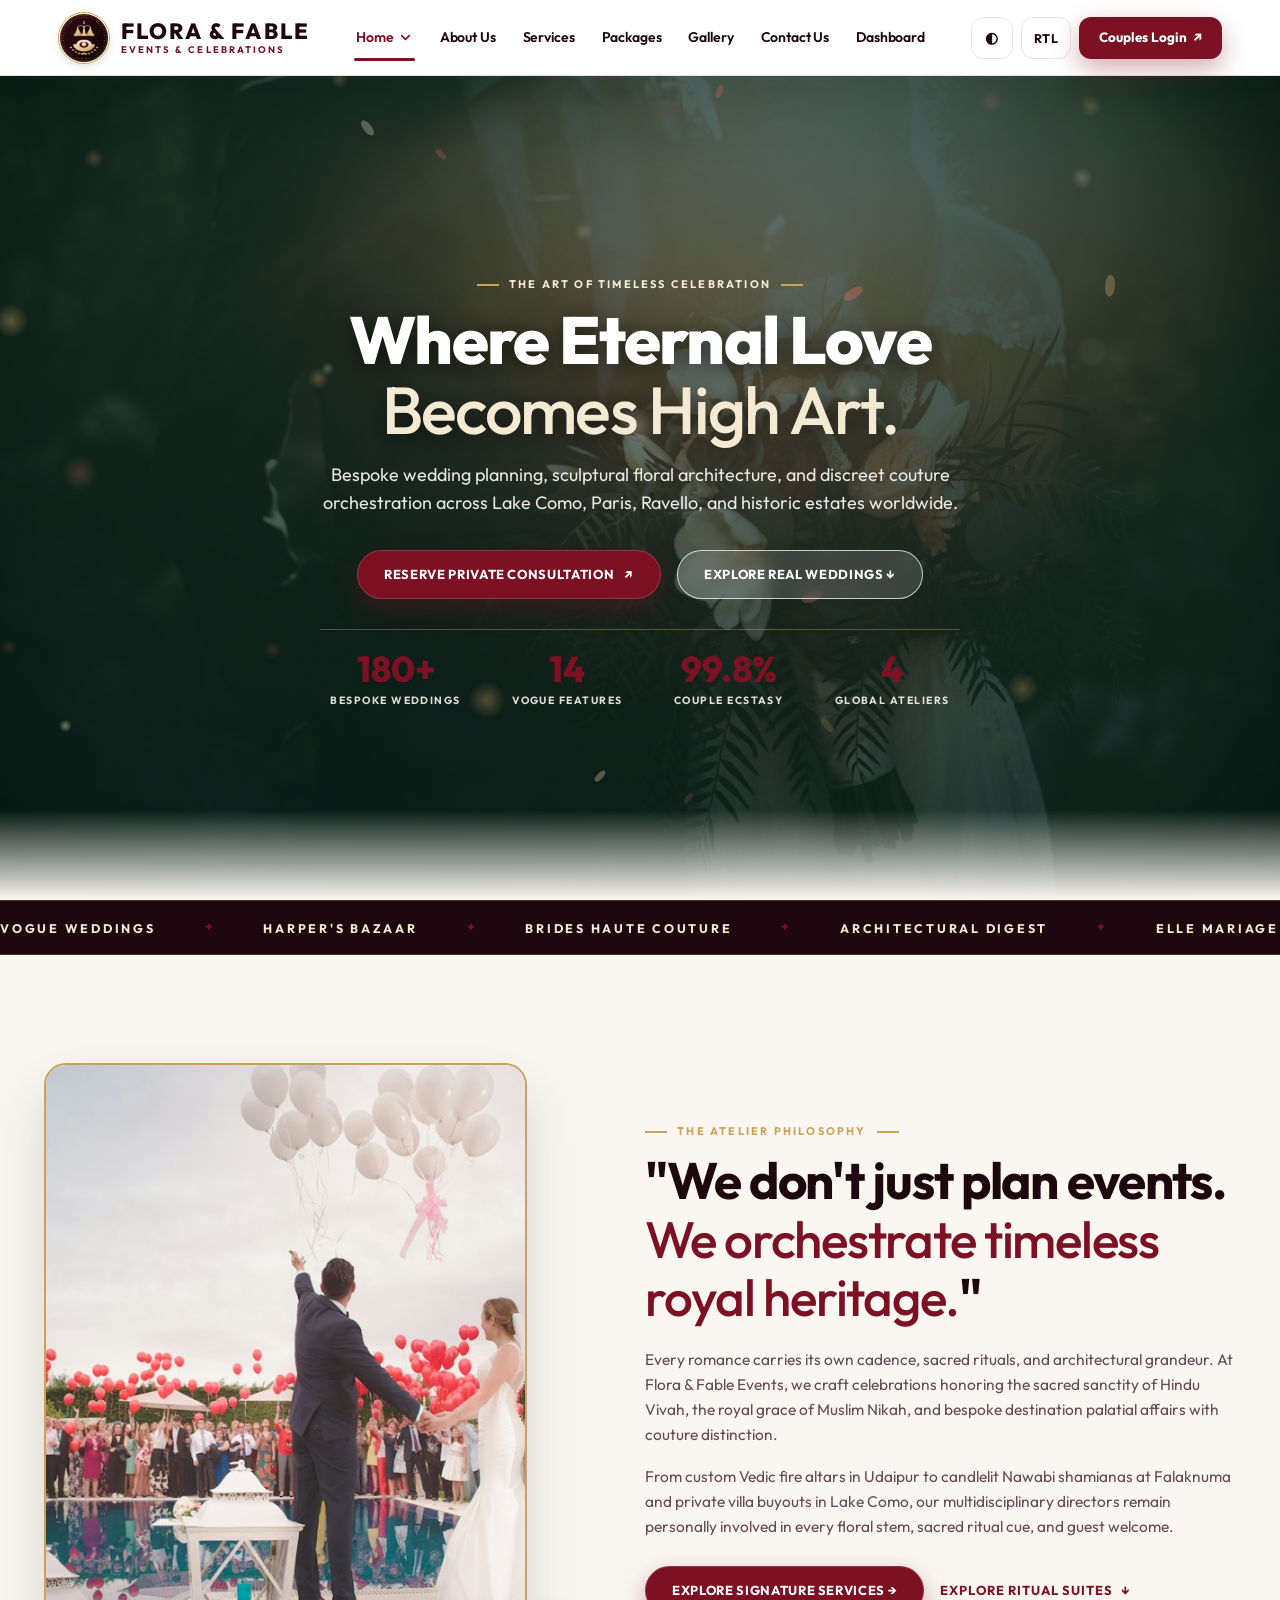
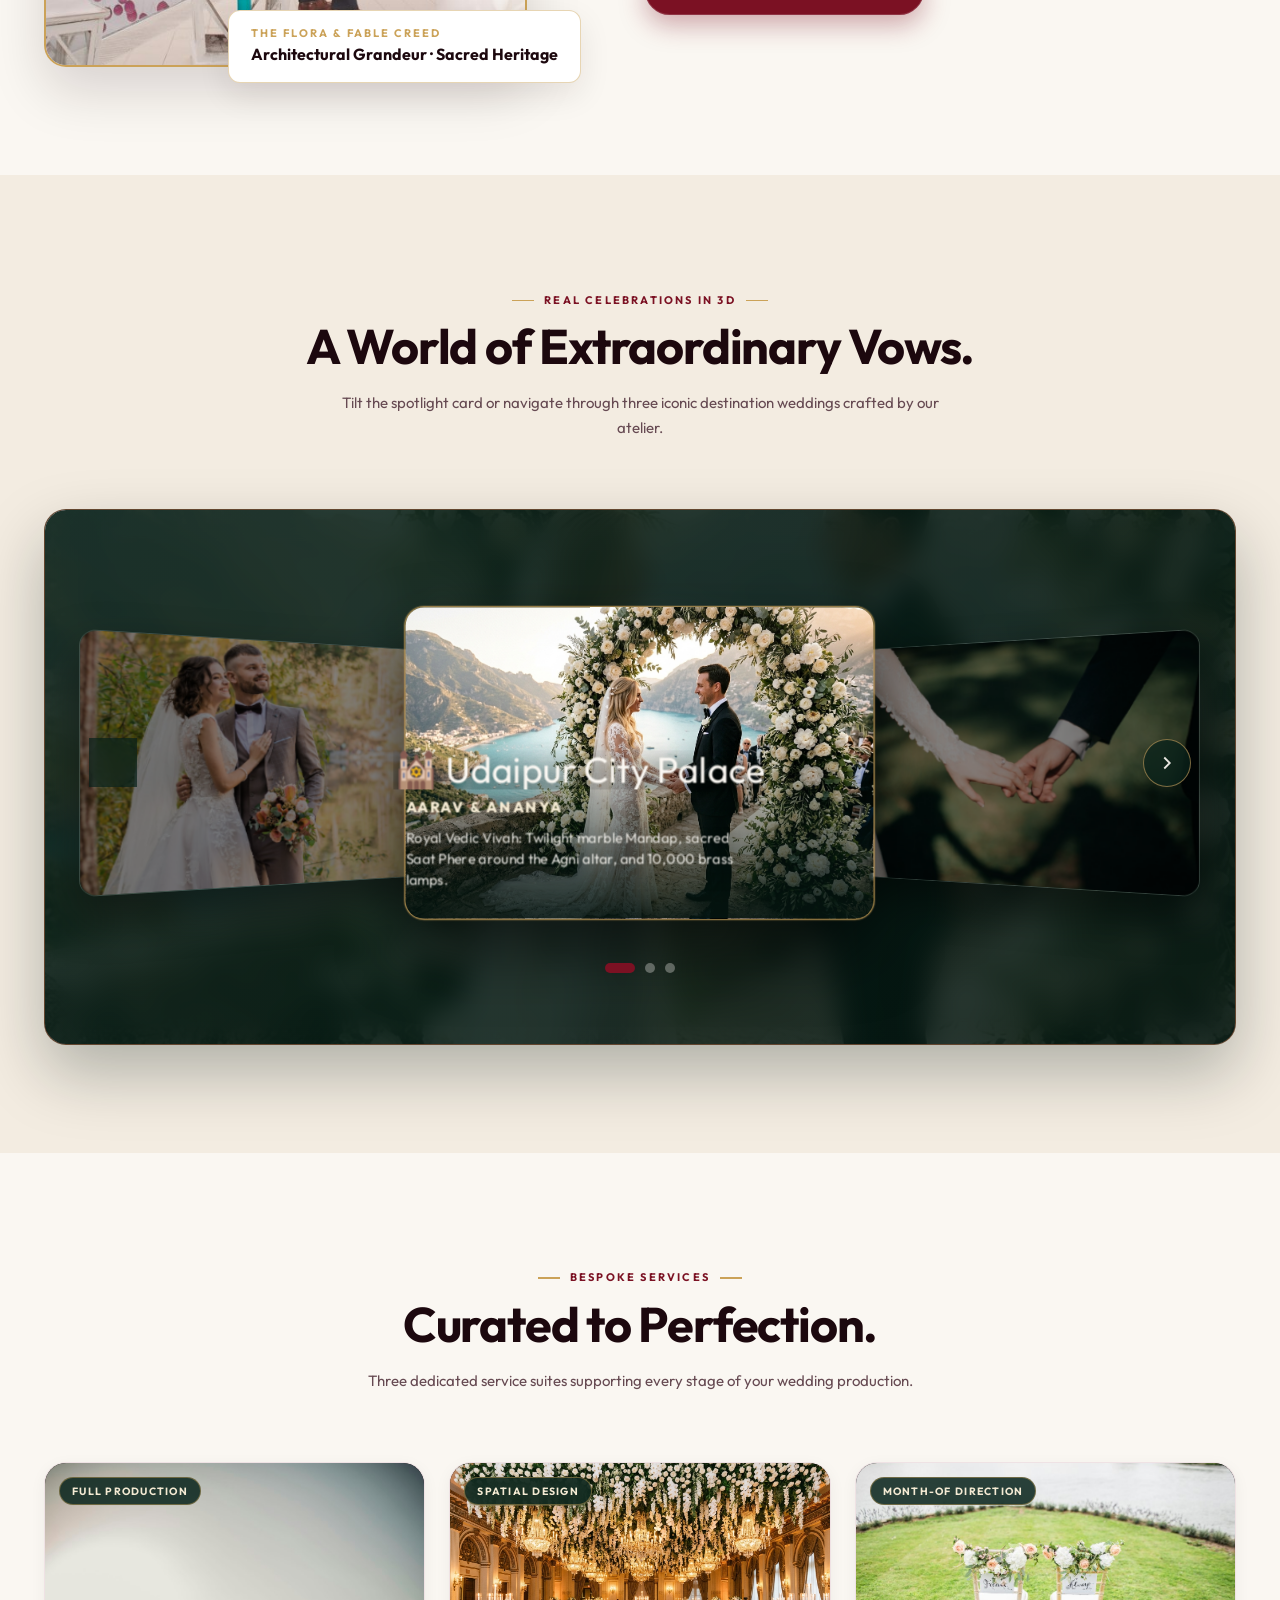
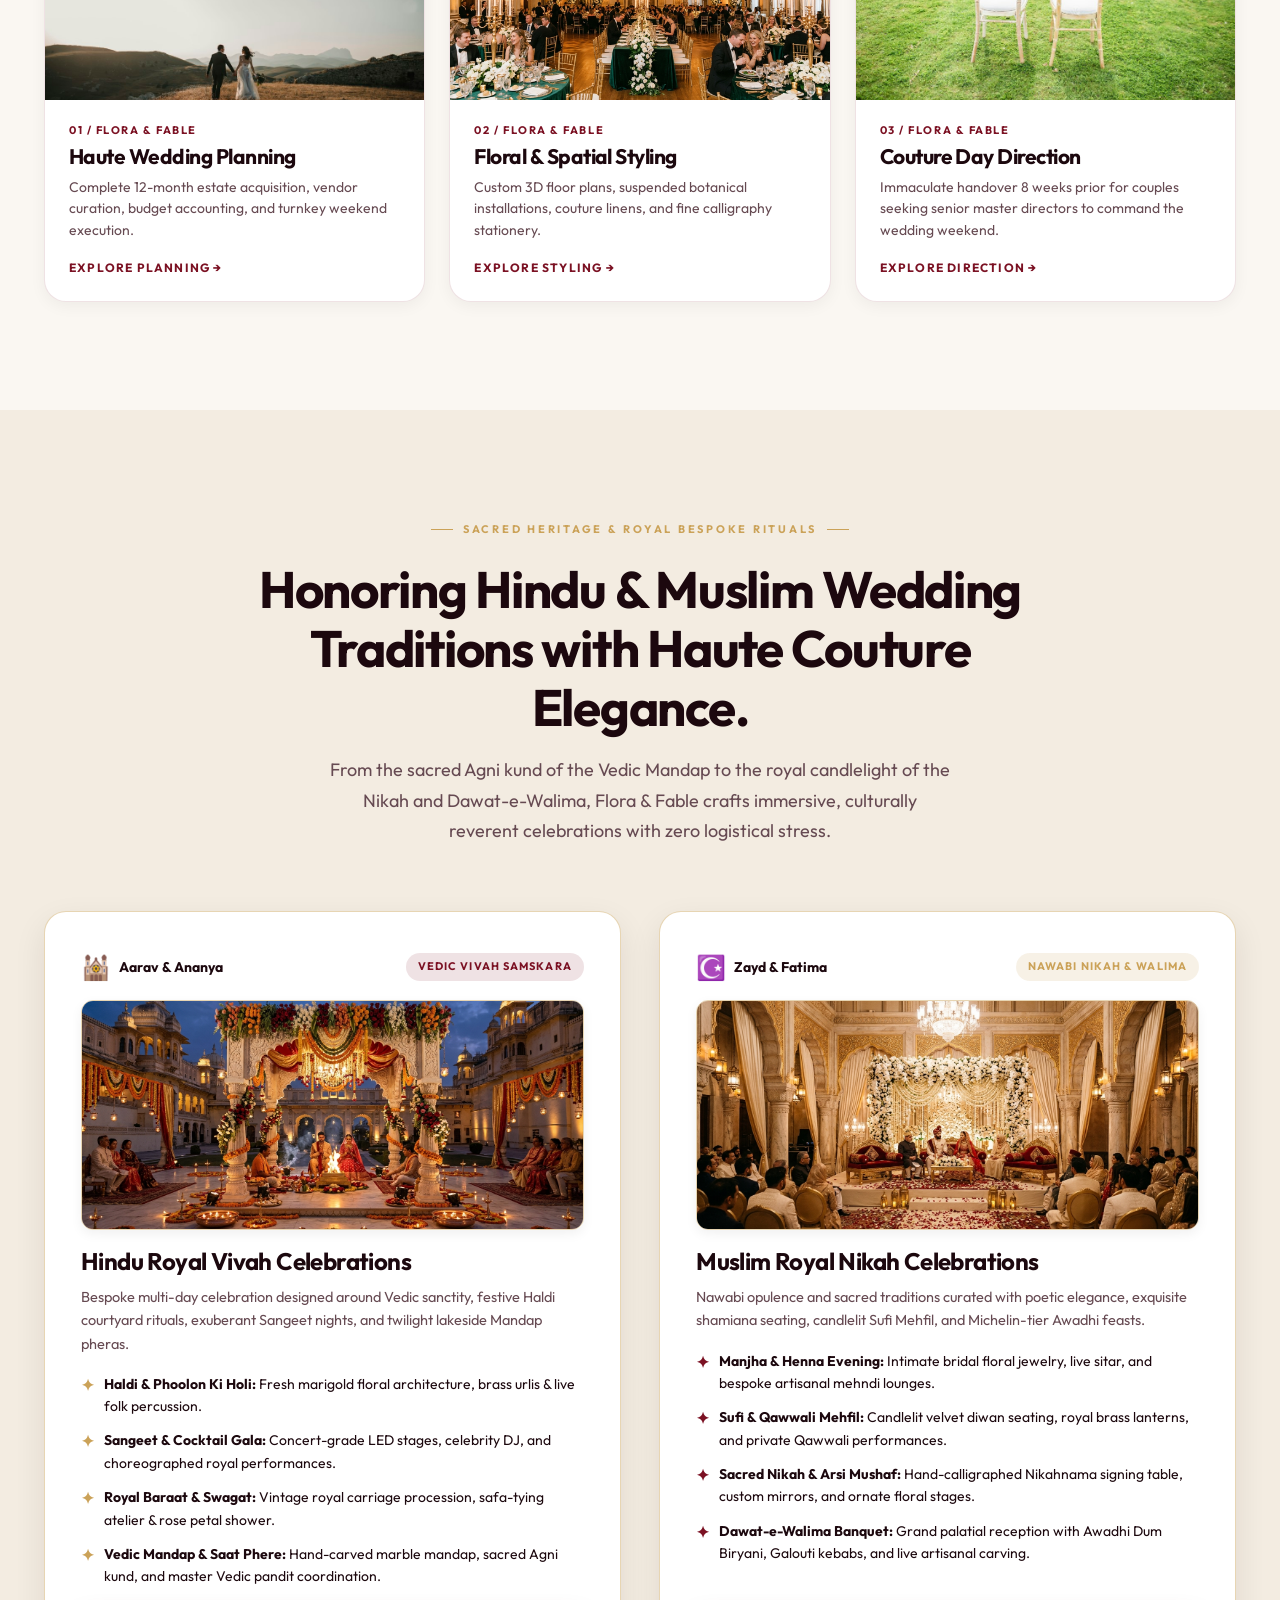
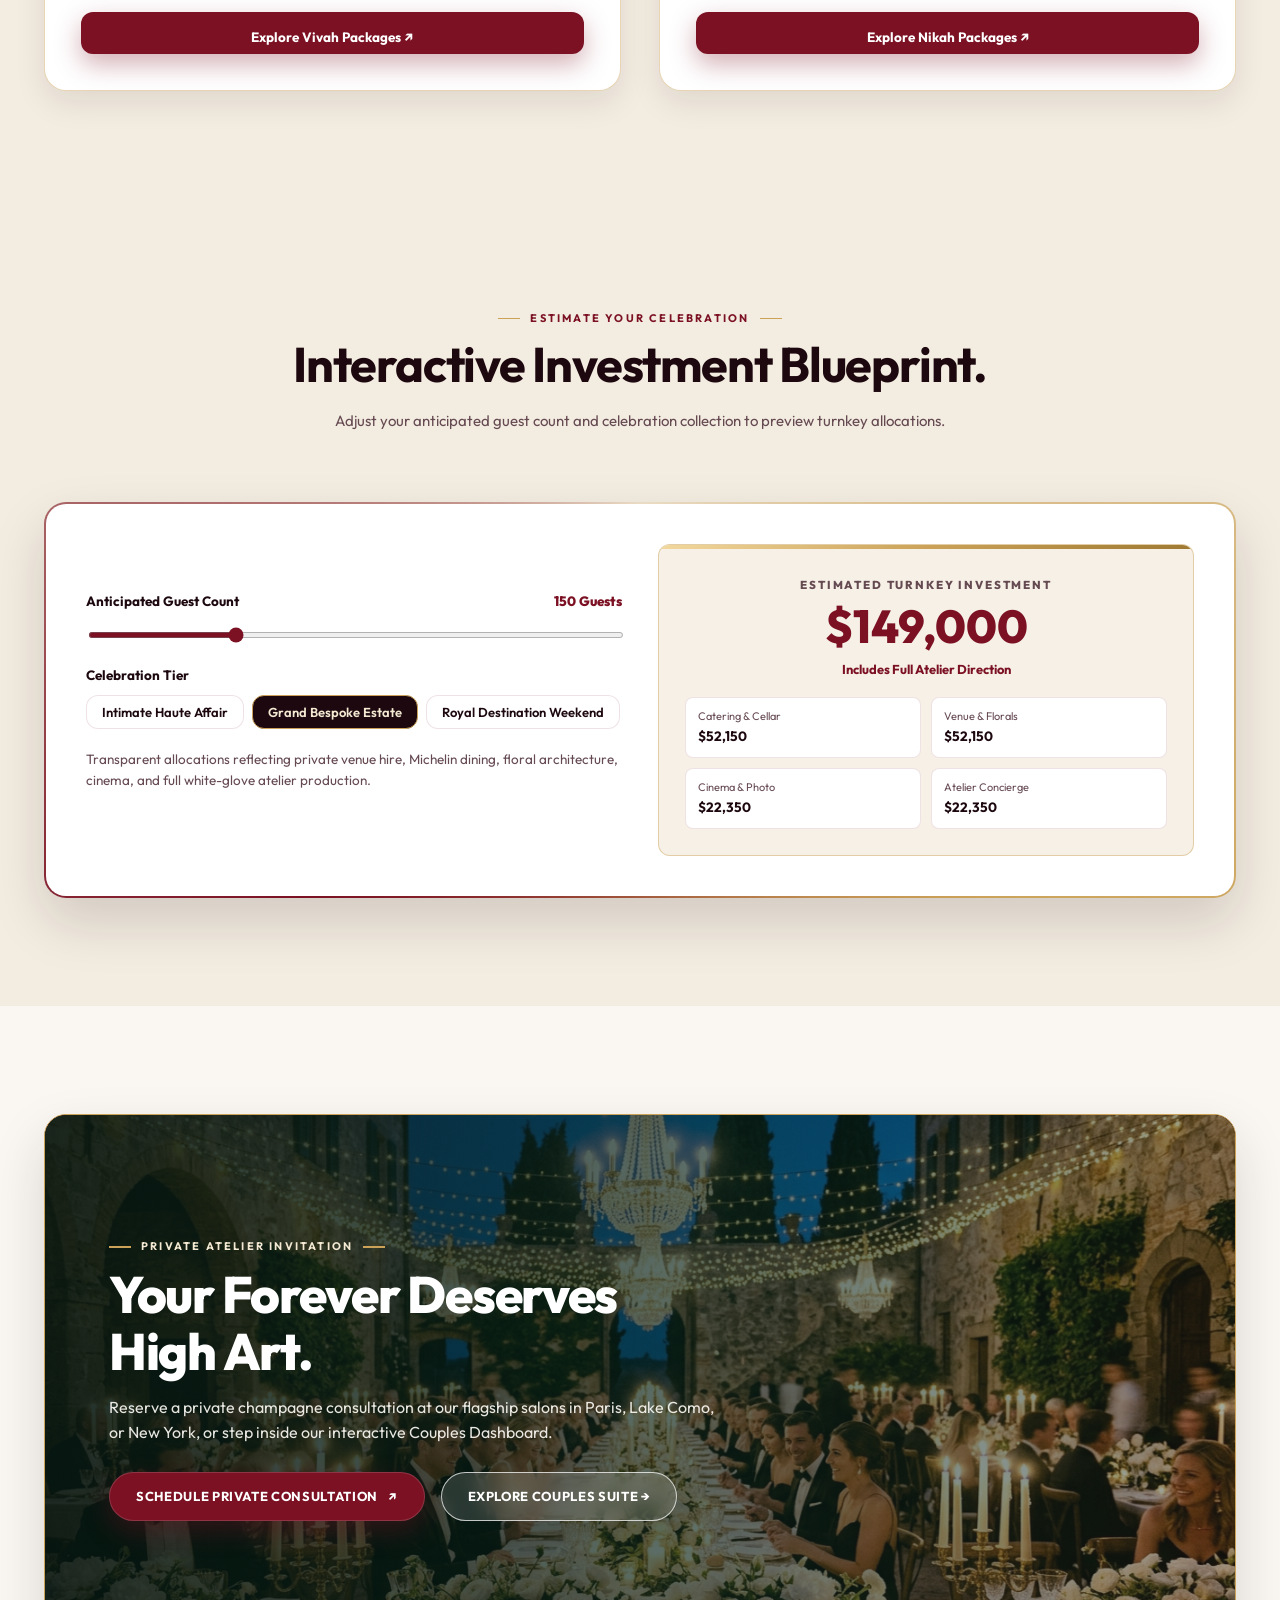
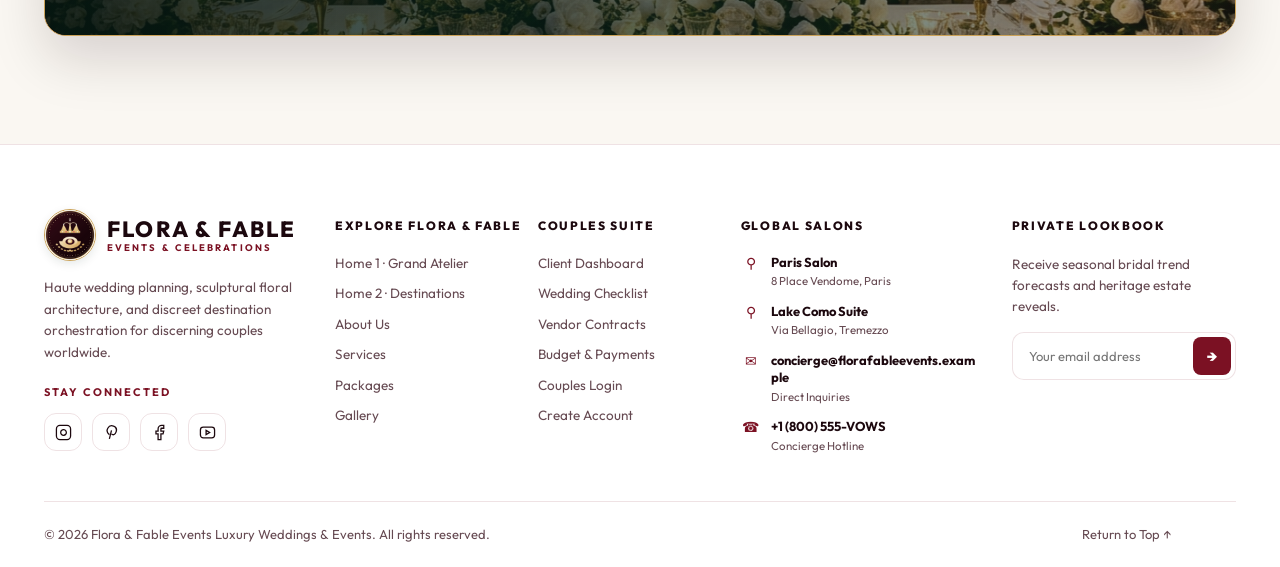
==== commit 2e911645: "Update website content and styling" ====
--- a/index.html
+++ b/index.html
@@ -3,21 +3,21 @@
 <head>
   <meta charset="utf-8" />
   <meta content="width=device-width, initial-scale=1.0" name="viewport" />
-  <title>Home 1 | Flora & Fable Events â€” Luxury Weddings & Celebrations</title>
+  <title>Home 1 | Flora & Fable Events &mdash; Luxury Weddings & Celebrations</title>
   <meta content="Flora &amp; Fable crafts unforgettable bespoke weddings and destination celebrations across Lake Como, Paris, Ravello, Udaipur, and global heritage estates." name="description" />
   
   <link rel="icon" href="assets/images/logo.jpg" type="image/jpeg" />
 
   <!-- Core & Unique Stylesheets -->
-  <link href="assets/css/style.css?v=3.0" rel="stylesheet" />
-  <link href="assets/css/cta-hero-styles.css?v=3.0" rel="stylesheet" />
-  <link href="assets/css/voyage-slider.css?v=3.0" rel="stylesheet" />
-  <link href="assets/css/split-cards.css?v=3.0" rel="stylesheet" />
-  <link href="assets/css/effects.css?v=3.0" rel="stylesheet" />
+  <link href="assets/css/style.css?v=7.0" rel="stylesheet" />
+  <link href="assets/css/cta-hero-styles.css?v=7.0" rel="stylesheet" />
+  <link href="assets/css/voyage-slider.css?v=7.0" rel="stylesheet" />
+  <link href="assets/css/split-cards.css?v=7.0" rel="stylesheet" />
+  <link href="assets/css/effects.css?v=7.0" rel="stylesheet" />
 </head>
 <body class="site-page page-home1" id="top">
 
-<!-- Sticky Header â€” Vybeora Pattern with Bespoke JPG Logo -->
+<!-- Sticky Header &mdash; Vybeora Pattern with Bespoke JPG Logo -->
   <header class="header">
     <a aria-label="Flora & Fable Events, go to home" class="brand" href="index.html">
       <div class="brand-logo-wrap">
@@ -65,7 +65,7 @@
 
     <!-- Right Controls -->
     <div class="nav-actions">
-      <button aria-label="Toggle light or dark theme" class="iconbtn" id="themeToggle" title="Toggle light and dark mode">â—</button>
+      <button aria-label="Toggle light or dark theme" class="iconbtn" id="themeToggle" title="Toggle light and dark mode">&#9679;</button>
       <button aria-label="Toggle right-to-left layout" class="iconbtn" id="rtlToggle" title="Toggle RTL">RTL</button>
       <a class="loginbtn" href="login.html">
         <span>Couples Login</span> 
@@ -211,7 +211,7 @@
                 <div class="slide-info" data-current>
                   <div class="slide-info__inner">
                     <div class="slide-info--text__wrapper">
-                      <div data-title class="slide-info--text"><span>ðŸ•‰ï¸ Udaipur City Palace</span></div>
+                      <div data-title class="slide-info--text"><span>&#128333;&#65039; Udaipur City Palace</span></div>
                       <div data-subtitle class="slide-info--text"><span>Aarav &amp; Ananya</span></div>
                       <div data-description class="slide-info--text"><span>Royal Vedic Vivah: Twilight marble Mandap, sacred Saat Phere around the Agni altar, and 10,000 brass lamps.</span></div>
                     </div>
@@ -220,7 +220,7 @@
                 <div class="slide-info" data-next>
                   <div class="slide-info__inner">
                     <div class="slide-info--text__wrapper">
-                      <div data-title class="slide-info--text"><span>â˜ªï¸ Taj Falaknuma, Hyderabad</span></div>
+                      <div data-title class="slide-info--text"><span>&#9770;&#65039; Taj Falaknuma, Hyderabad</span></div>
                       <div data-subtitle class="slide-info--text"><span>Zayd &amp; Fatima</span></div>
                       <div data-description class="slide-info--text"><span>Nawabi Royal Nikah: Ornate floral stage, candlelit Sufi Qawwali night, and grand Dawat-e-Walima feast.</span></div>
                     </div>
@@ -229,7 +229,7 @@
                 <div class="slide-info" data-previous>
                   <div class="slide-info__inner">
                     <div class="slide-info--text__wrapper">
-                      <div data-title class="slide-info--text"><span>ðŸ‘‘ Rambagh Palace, Jaipur</span></div>
+                      <div data-title class="slide-info--text"><span>&#128081; Rambagh Palace, Jaipur</span></div>
                       <div data-subtitle class="slide-info--text"><span>Rohan &amp; Meera</span></div>
                       <div data-description class="slide-info--text"><span>Royal Baraat &amp; Sangeet: Vintage Rolls-Royce procession, concert stage, and majestic celebration fireworks.</span></div>
                     </div>
@@ -304,7 +304,7 @@
     </section>
 
     
-    <!-- SECTION 5: Sacred Cultural Traditions â€” Hindu Vivah & Muslim Nikah Ceremonies -->
+    <!-- SECTION 5: Sacred Cultural Traditions &mdash; Hindu Vivah & Muslim Nikah Ceremonies -->
     <section class="section" id="cultural-traditions" data-section="5" style="background:var(--bg-subtle); padding:clamp(60px,8vw,110px) 0; position:relative; overflow:hidden;">
       <div class="container">
         <div class="section-heading reveal" style="text-align:center; max-width:840px; margin:0 auto clamp(40px,5vw,70px);">
@@ -320,7 +320,7 @@
             <div>
               <div style="display:flex; justify-content:space-between; align-items:center; margin-bottom:14px;">
                 <div style="display:flex; align-items:center; gap:8px;">
-                  <span style="font-size:24px;">ðŸ•‰ï¸</span>
+                  <span style="font-size:24px;">&#128333;&#65039;</span>
                   <strong style="font-size:14px; color:var(--ink);">Aarav &amp; Ananya</strong>
                 </div>
                 <span style="background:var(--rose-soft); color:var(--rose); padding:5px 12px; border-radius:var(--radius-pill); font-size:11px; font-weight:700; letter-spacing:0.1em;">VEDIC VIVAH SAMSKARA</span>
@@ -335,19 +335,19 @@
               
               <ul style="list-style:none; padding:0; margin:0 0 24px; display:flex; flex-direction:column; gap:12px;">
                 <li style="display:flex; gap:10px; align-items:flex-start; font-size:14px; color:var(--ink);">
-                  <span style="color:var(--champagne); font-weight:bold; font-size:16px;">âœ¦</span>
+                  <span style="color:var(--champagne); font-weight:bold; font-size:16px;">&#10022;</span>
                   <div><strong>Haldi &amp; Phoolon Ki Holi:</strong> Fresh marigold floral architecture, brass urlis &amp; live folk percussion.</div>
                 </li>
                 <li style="display:flex; gap:10px; align-items:flex-start; font-size:14px; color:var(--ink);">
-                  <span style="color:var(--champagne); font-weight:bold; font-size:16px;">âœ¦</span>
+                  <span style="color:var(--champagne); font-weight:bold; font-size:16px;">&#10022;</span>
                   <div><strong>Sangeet &amp; Cocktail Gala:</strong> Concert-grade LED stages, celebrity DJ, and choreographed royal performances.</div>
                 </li>
                 <li style="display:flex; gap:10px; align-items:flex-start; font-size:14px; color:var(--ink);">
-                  <span style="color:var(--champagne); font-weight:bold; font-size:16px;">âœ¦</span>
+                  <span style="color:var(--champagne); font-weight:bold; font-size:16px;">&#10022;</span>
                   <div><strong>Royal Baraat &amp; Swagat:</strong> Vintage royal carriage procession, safa-tying atelier &amp; rose petal shower.</div>
                 </li>
                 <li style="display:flex; gap:10px; align-items:flex-start; font-size:14px; color:var(--ink);">
-                  <span style="color:var(--champagne); font-weight:bold; font-size:16px;">âœ¦</span>
+                  <span style="color:var(--champagne); font-weight:bold; font-size:16px;">&#10022;</span>
                   <div><strong>Vedic Mandap &amp; Saat Phere:</strong> Hand-carved marble mandap, sacred Agni kund, and master Vedic pandit coordination.</div>
                 </li>
               </ul>
@@ -362,7 +362,7 @@
             <div>
               <div style="display:flex; justify-content:space-between; align-items:center; margin-bottom:14px;">
                 <div style="display:flex; align-items:center; gap:8px;">
-                  <span style="font-size:24px;">â˜ªï¸</span>
+                  <span style="font-size:24px;">&#9770;&#65039;</span>
                   <strong style="font-size:14px; color:var(--ink);">Zayd &amp; Fatima</strong>
                 </div>
                 <span style="background:rgba(203, 162, 88, 0.15); color:var(--champagne); padding:5px 12px; border-radius:var(--radius-pill); font-size:11px; font-weight:700; letter-spacing:0.1em;">NAWABI NIKAH &amp; WALIMA</span>
@@ -377,19 +377,19 @@
               
               <ul style="list-style:none; padding:0; margin:0 0 24px; display:flex; flex-direction:column; gap:12px;">
                 <li style="display:flex; gap:10px; align-items:flex-start; font-size:14px; color:var(--ink);">
-                  <span style="color:var(--rose); font-weight:bold; font-size:16px;">âœ¦</span>
+                  <span style="color:var(--rose); font-weight:bold; font-size:16px;">&#10022;</span>
                   <div><strong>Manjha &amp; Henna Evening:</strong> Intimate bridal floral jewelry, live sitar, and bespoke artisanal mehndi lounges.</div>
                 </li>
                 <li style="display:flex; gap:10px; align-items:flex-start; font-size:14px; color:var(--ink);">
-                  <span style="color:var(--rose); font-weight:bold; font-size:16px;">âœ¦</span>
+                  <span style="color:var(--rose); font-weight:bold; font-size:16px;">&#10022;</span>
                   <div><strong>Sufi &amp; Qawwali Mehfil:</strong> Candlelit velvet diwan seating, royal brass lanterns, and private Qawwali performances.</div>
                 </li>
                 <li style="display:flex; gap:10px; align-items:flex-start; font-size:14px; color:var(--ink);">
-                  <span style="color:var(--rose); font-weight:bold; font-size:16px;">âœ¦</span>
+                  <span style="color:var(--rose); font-weight:bold; font-size:16px;">&#10022;</span>
                   <div><strong>Sacred Nikah &amp; Arsi Mushaf:</strong> Hand-calligraphed Nikahnama signing table, custom mirrors, and ornate floral stages.</div>
                 </li>
                 <li style="display:flex; gap:10px; align-items:flex-start; font-size:14px; color:var(--ink);">
-                  <span style="color:var(--rose); font-weight:bold; font-size:16px;">âœ¦</span>
+                  <span style="color:var(--rose); font-weight:bold; font-size:16px;">&#10022;</span>
                   <div><strong>Dawat-e-Walima Banquet:</strong> Grand palatial reception with Awadhi Dum Biryani, Galouti kebabs, and live artisanal carving.</div>
                 </li>
               </ul>
@@ -463,7 +463,7 @@
       </div>
     </section>
 
-    <!-- UNIQUE CTA 1 (Home 1): Panoramic Twilight ChÃ¢teau Invitation -->
+    <!-- UNIQUE CTA 1 (Home 1): Panoramic Twilight Chateau Invitation -->
     <section class="section" id="consultation" data-cta="1">
       <div class="container">
         <div class="cta-h1 reveal zoom-in">
@@ -543,7 +543,7 @@
         <div class="footer-col footer-contact">
           <h4 class="footer-heading">Global Salons</h4>
           <address>
-            <div class="footer-contact-item"><span class="contact-symbol">&#9906;</span><span><strong>Paris Salon</strong><small>8 Place VendÃ´me, Paris</small></span></div>
+            <div class="footer-contact-item"><span class="contact-symbol">&#9906;</span><span><strong>Paris Salon</strong><small>8 Place Vendome, Paris</small></span></div>
             <div class="footer-contact-item"><span class="contact-symbol">&#9906;</span><span><strong>Lake Como Suite</strong><small>Via Bellagio, Tremezzo</small></span></div>
             <div class="footer-contact-item"><span class="contact-symbol">&#9993;</span><span><a href="mailto:concierge@florafableevents.example">concierge@florafableevents.example</a><small>Direct Inquiries</small></span></div>
             <div class="footer-contact-item"><span class="contact-symbol">&#9742;</span><span><strong>+1 (800) 555-VOWS</strong><small>Concierge Hotline</small></span></div>
@@ -570,10 +570,10 @@
 
   <div class="toast" id="toast" role="status" aria-live="polite"></div>
 
-  <script src="assets/js/app.js?v=3.0"></script>
-  <script src="assets/js/voyage-slider.js?v=3.0"></script>
-  <script src="assets/js/split-cards.js?v=3.0"></script>
-  <script src="assets/js/motion.js?v=3.0"></script>
-  <script src="assets/js/effects.js?v=3.0"></script>
+  <script src="assets/js/app.js?v=7.0"></script>
+  <script src="assets/js/voyage-slider.js?v=7.0"></script>
+  <script src="assets/js/split-cards.js?v=7.0"></script>
+  <script src="assets/js/motion.js?v=7.0"></script>
+  <script src="assets/js/effects.js?v=7.0"></script>
 </body>
 </html>
--- a/assets/css/effects.css
+++ b/assets/css/effects.css
@@ -13,15 +13,17 @@
   object-position: center 15% !important;
 }
 
-/* True Natural Pinterest Masonry — ZERO unwanted cropping on Gallery images */
+/* Symmetrical 3-Column Gallery Alignment — 100% Flush Fill, Zero Empty Voids */
 .moodboard-item img,
 .moodboard-item:nth-child(3n+1) img,
 .moodboard-item:nth-child(3n+2) img {
-  width: 100%;
-  height: auto !important;
-  aspect-ratio: auto !important;
-  object-fit: cover;
-  object-position: center 18%;
+  position: absolute !important;
+  inset: 0 !important;
+  width: 100% !important;
+  height: 100% !important;
+  object-fit: cover !important;
+  object-position: center !important;
+  display: block !important;
 }
 
 /* Portrait-safe framing across all editorial cards & tiles */
@@ -37,52 +39,15 @@
 }
 
 /* --------------------------------------------------------------------------
-   2. Custom Luxury Cursor Aura (Desktop Fine Pointers Only)
+   2. Clean Native Cursor (Zero Floating Overlays or Obscuring Circles)
    -------------------------------------------------------------------------- */
 
 .cursor-aura,
 .cursor-dot {
-  position: fixed;
-  top: 0;
-  left: 0;
-  pointer-events: none;
-  z-index: 9998;
-  border-radius: 50%;
-  transform: translate3d(-100px, -100px, 0);
-  will-change: transform;
-  opacity: 0;
-  transition: opacity 0.3s ease, width 0.28s cubic-bezier(0.16, 1, 0.3, 1), height 0.28s cubic-bezier(0.16, 1, 0.3, 1), border-color 0.25s ease, background-color 0.25s ease;
-}
-
-.cursor-aura {
-  width: 34px;
-  height: 34px;
-  margin-left: -17px;
-  margin-top: -17px;
-  border: 1.5px solid rgba(204, 163, 98, 0.72);
-  background: rgba(217, 114, 91, 0.06);
-}
-
-.cursor-dot {
-  width: 6px;
-  height: 6px;
-  margin-left: -3px;
-  margin-top: -3px;
-  background: var(--rose);
-}
-
-.cursor-aura.visible,
-.cursor-dot.visible {
-  opacity: 1;
-}
-
-.cursor-aura.active-hover {
-  width: 54px;
-  height: 54px;
-  margin-left: -27px;
-  margin-top: -27px;
-  border-color: var(--rose);
-  background: rgba(217, 114, 91, 0.14);
+  display: none !important;
+  opacity: 0 !important;
+  visibility: hidden !important;
+  pointer-events: none !important;
 }
 
 @media (hover: none), (pointer: coarse) {
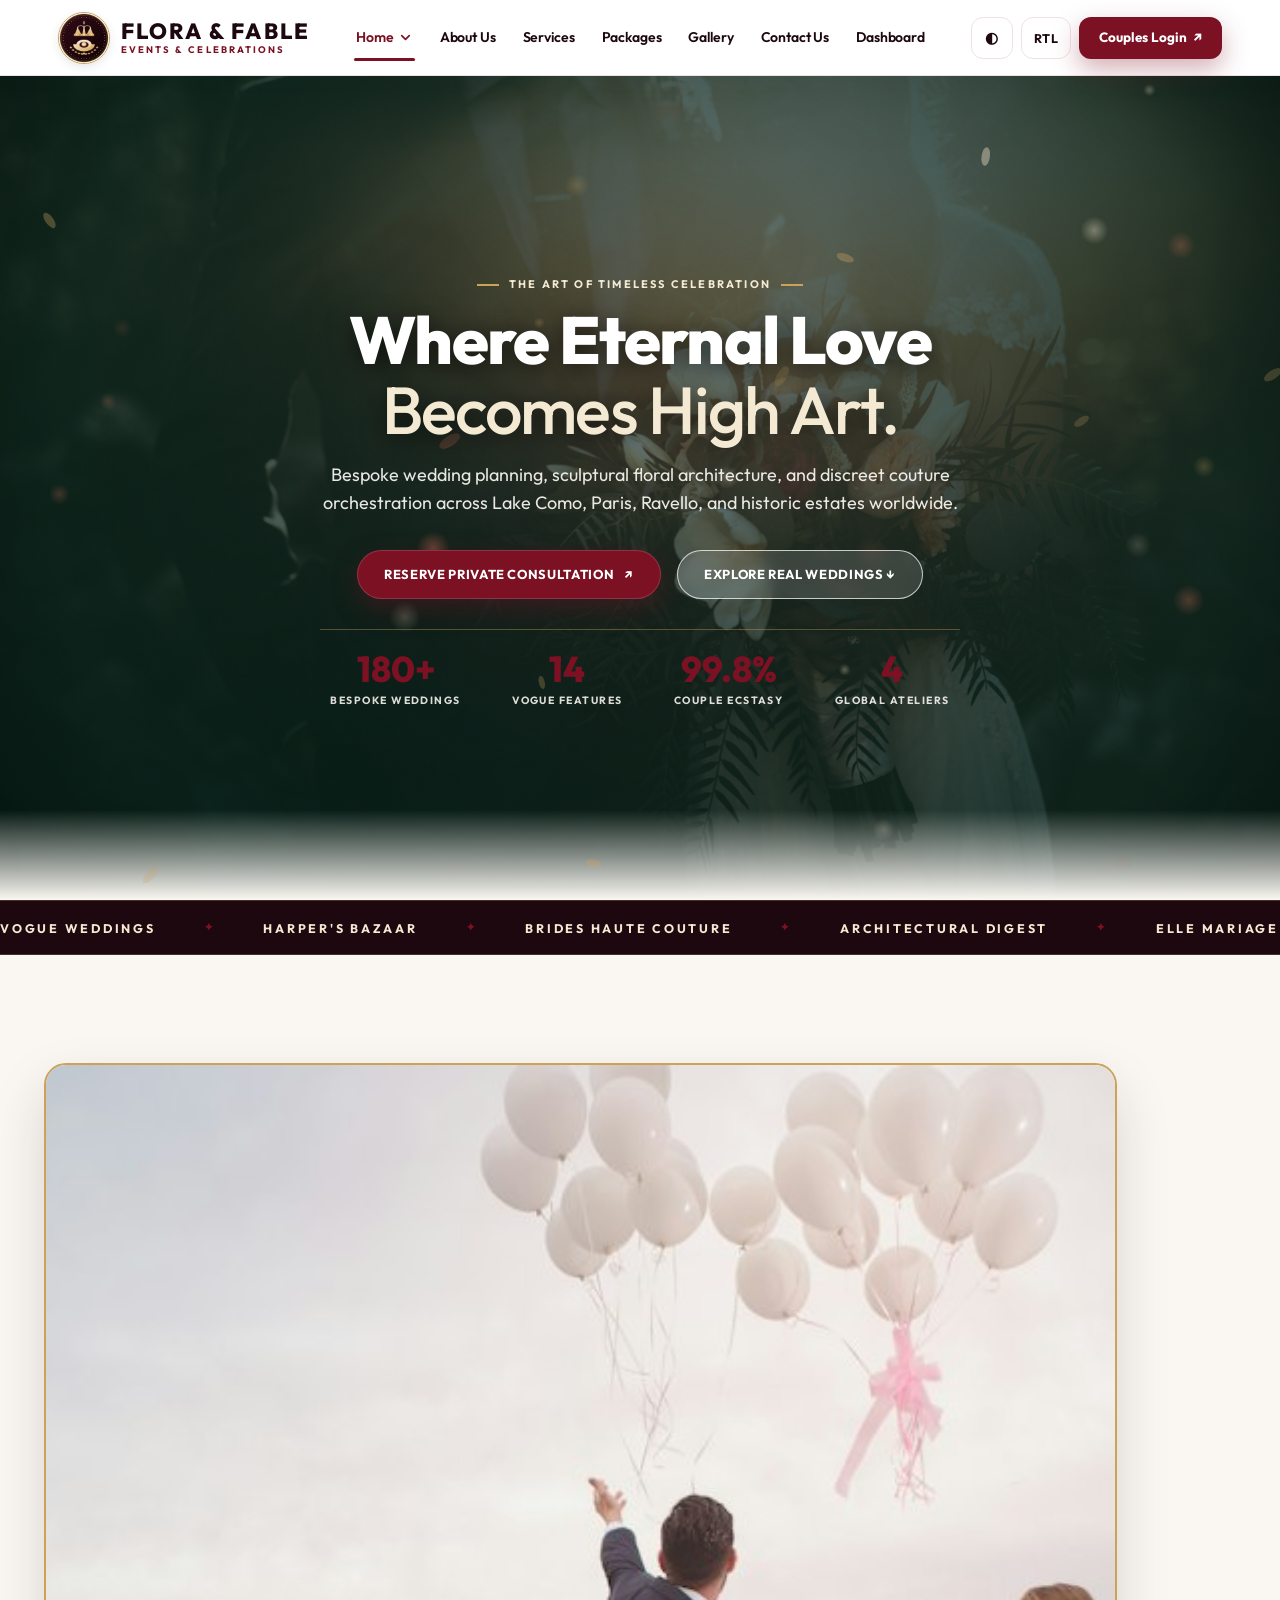
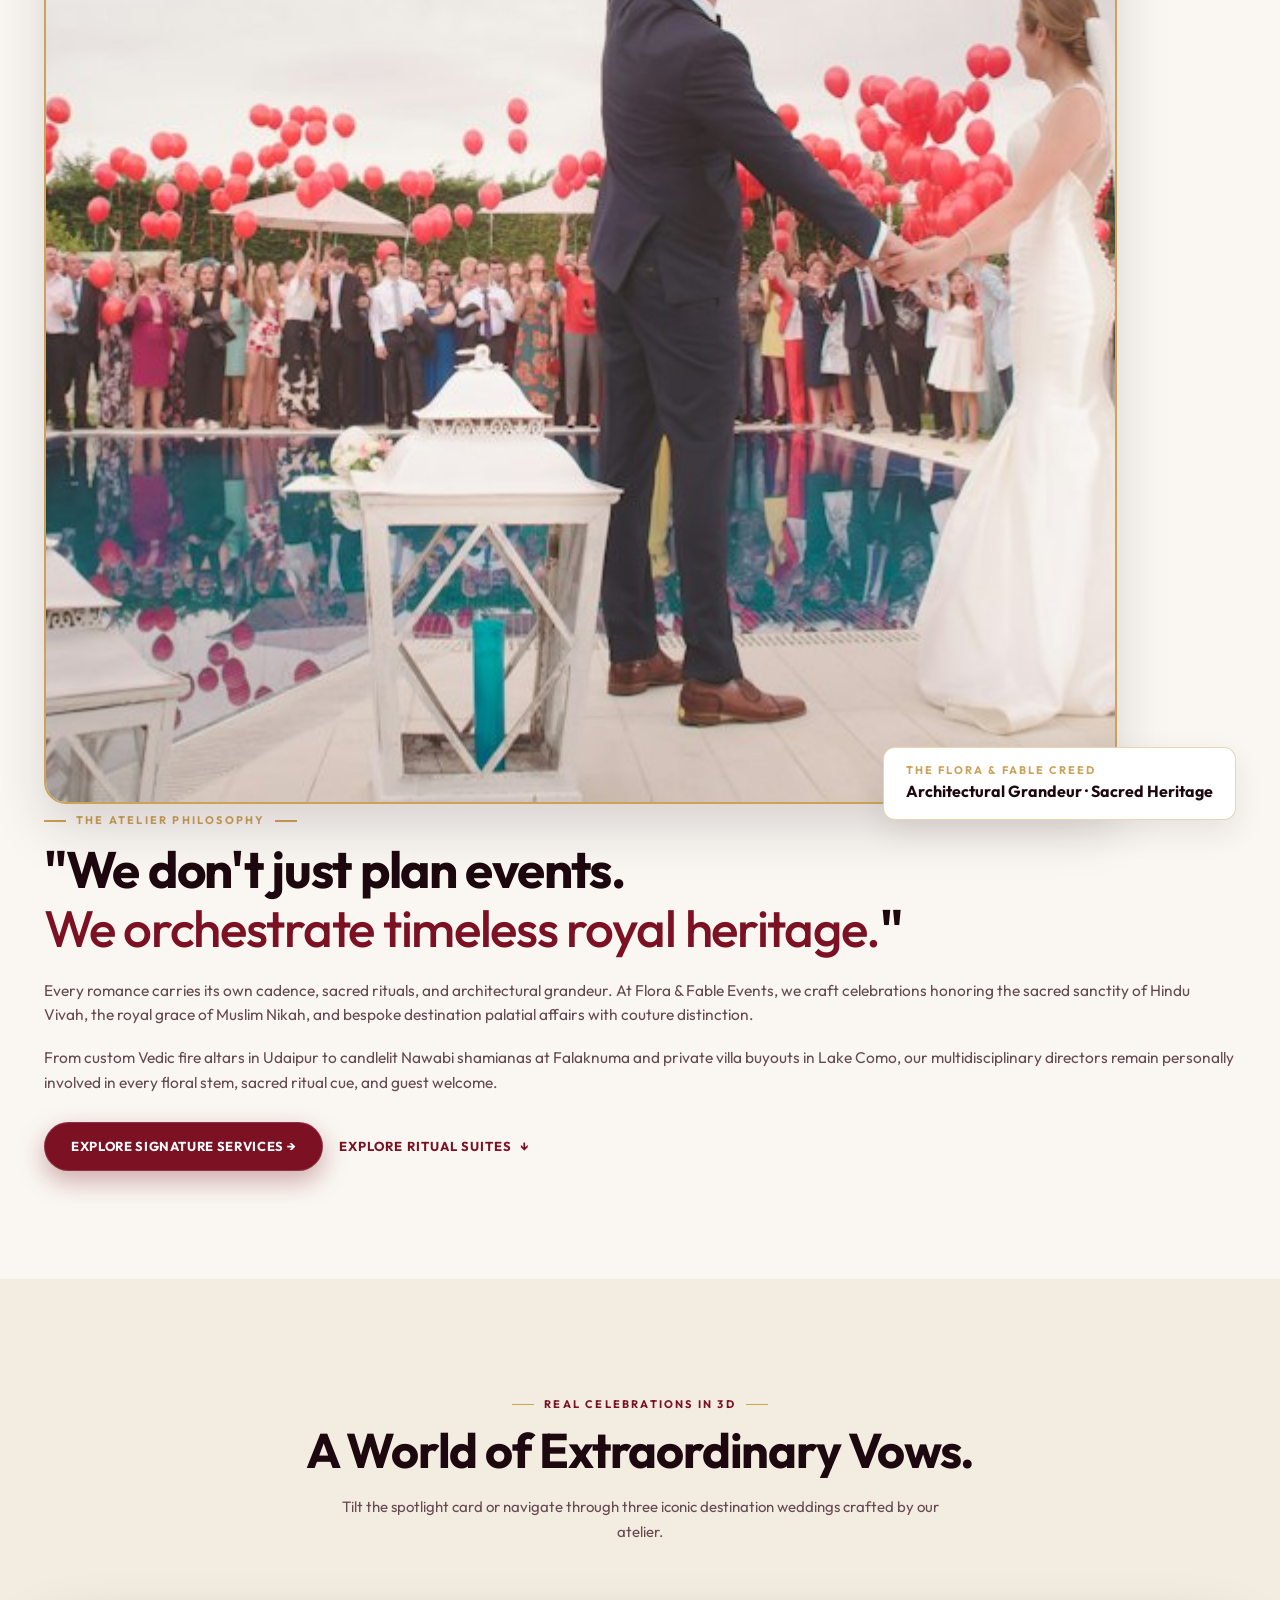
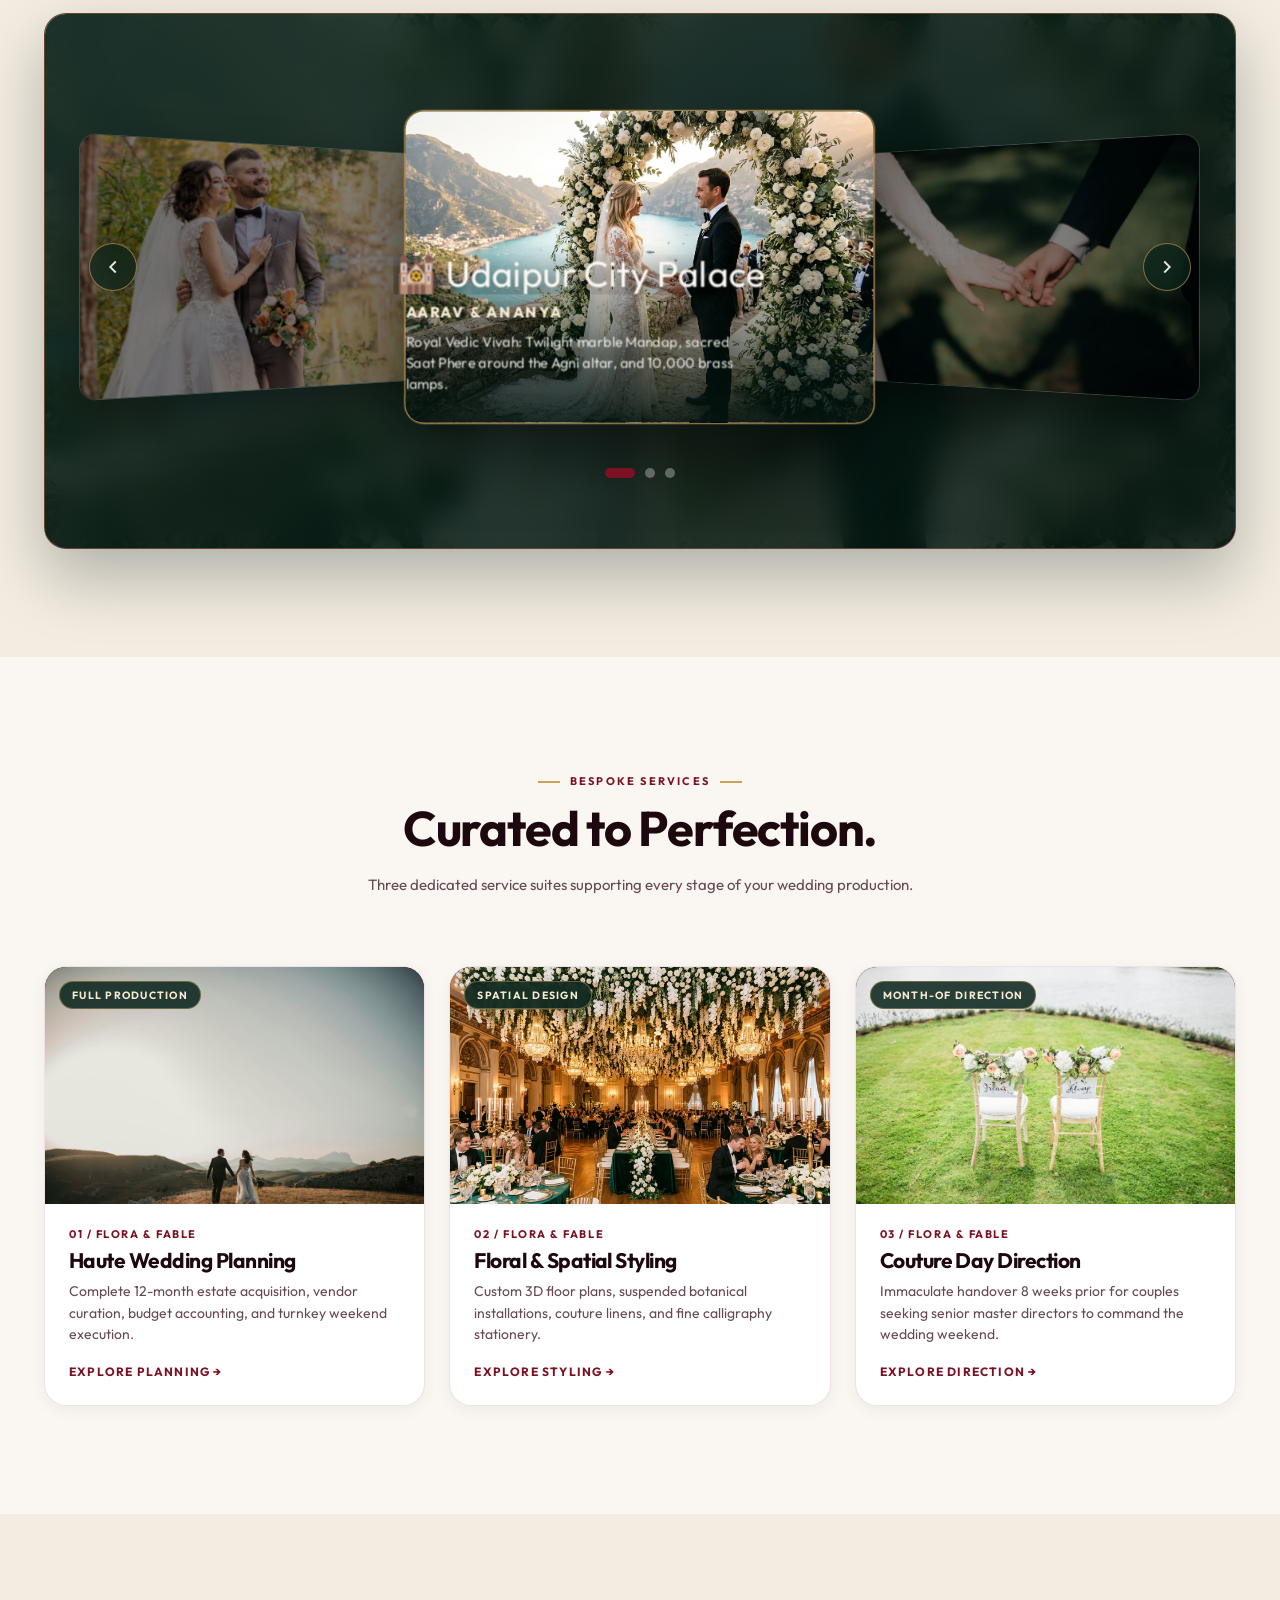
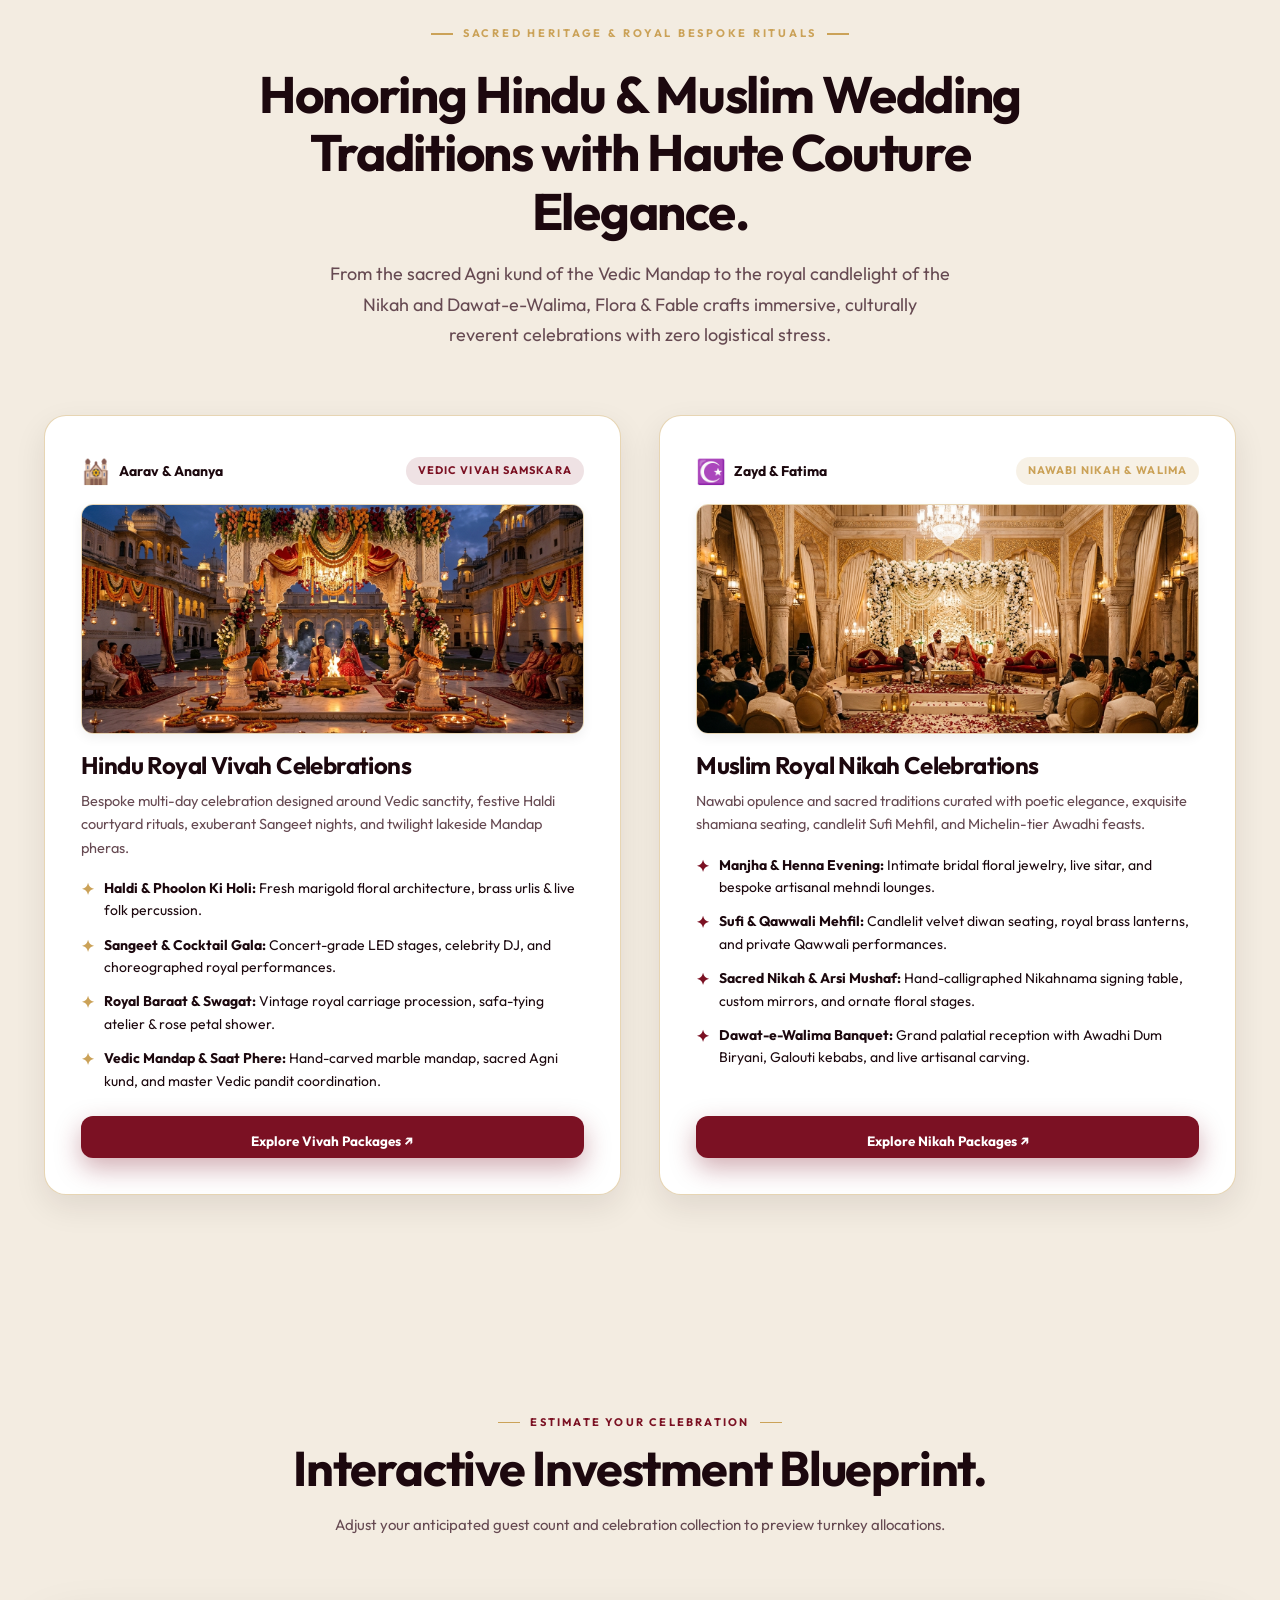
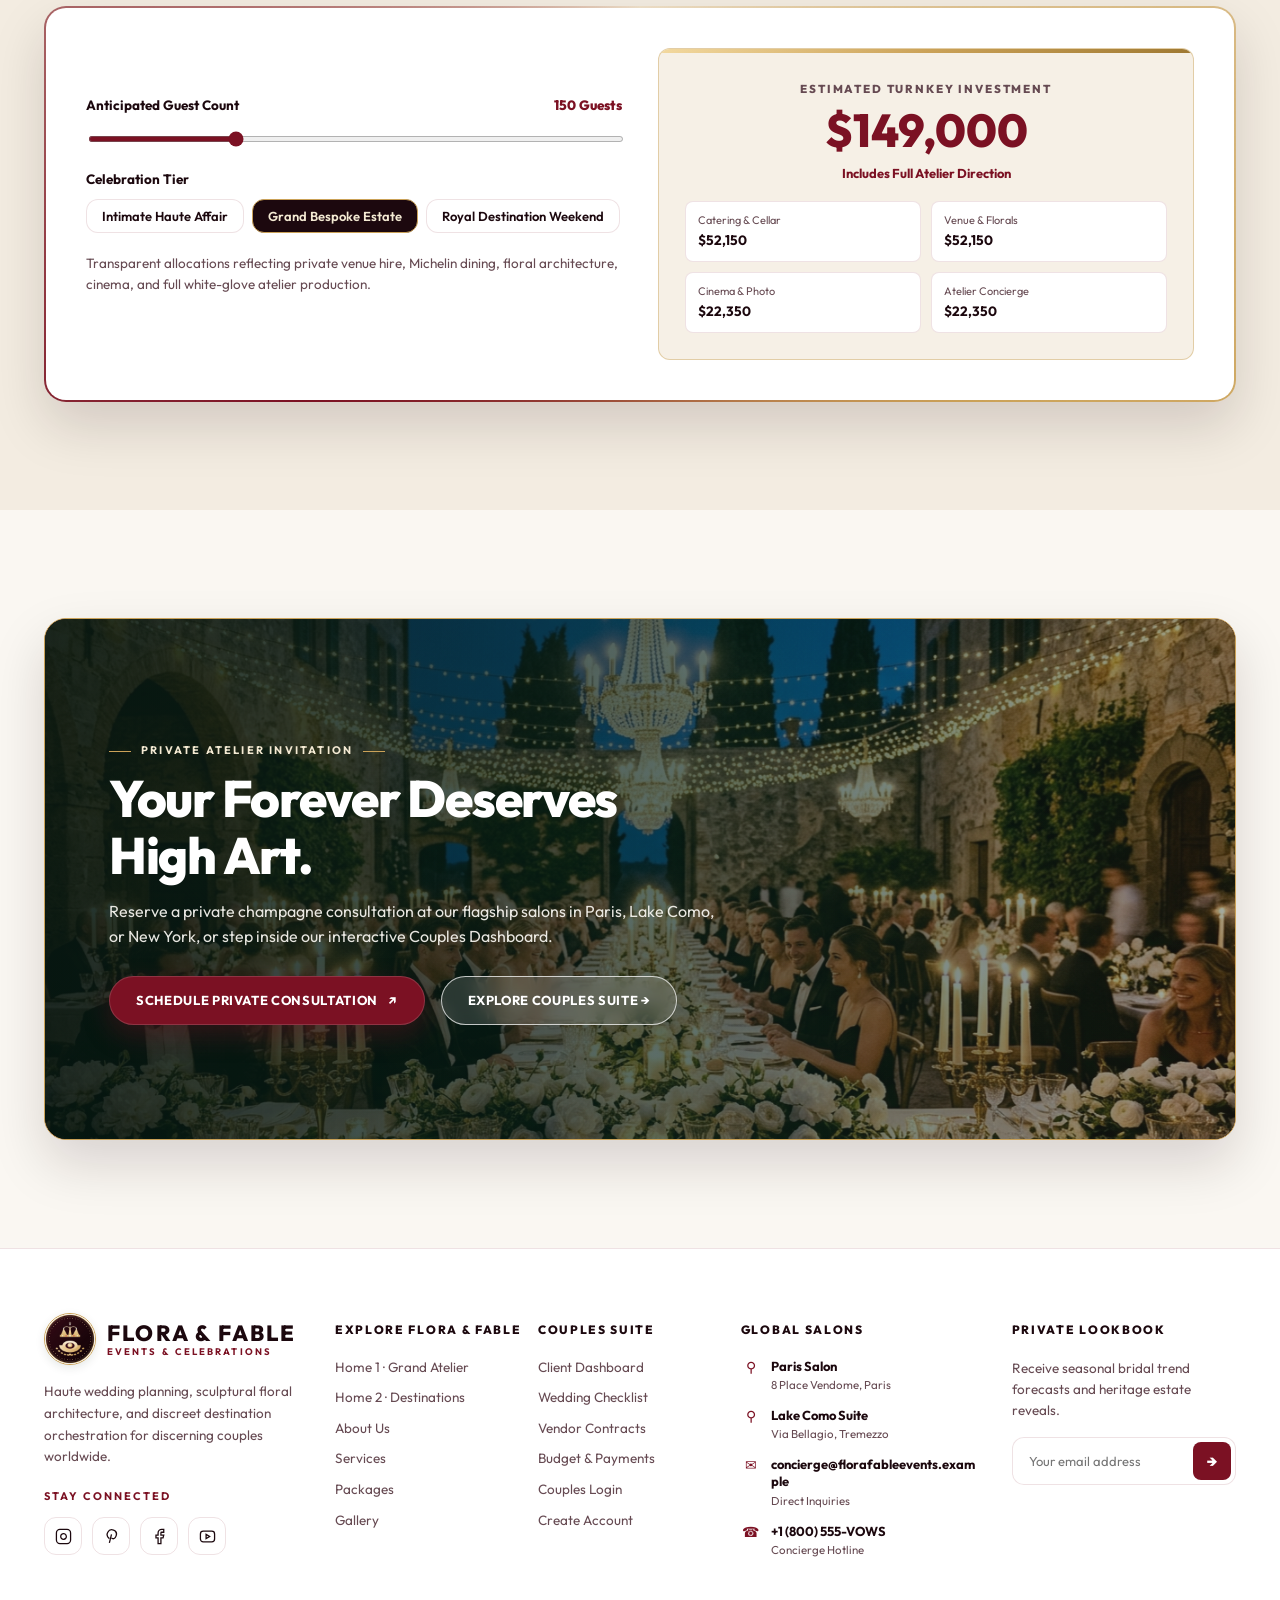
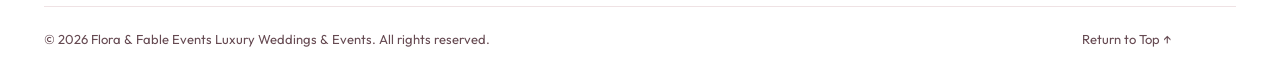
==== commit f5858940: "Update website content and styling" ====
--- a/index.html
+++ b/index.html
@@ -1,4 +1,4 @@
-﻿<!DOCTYPE html>
+<!DOCTYPE html>
 <html lang="en">
 <head>
   <meta charset="utf-8" />
@@ -9,11 +9,11 @@
   <link rel="icon" href="assets/images/logo.jpg" type="image/jpeg" />
 
   <!-- Core & Unique Stylesheets -->
-  <link href="assets/css/style.css?v=7.0" rel="stylesheet" />
-  <link href="assets/css/cta-hero-styles.css?v=7.0" rel="stylesheet" />
-  <link href="assets/css/voyage-slider.css?v=7.0" rel="stylesheet" />
-  <link href="assets/css/split-cards.css?v=7.0" rel="stylesheet" />
-  <link href="assets/css/effects.css?v=7.0" rel="stylesheet" />
+  <link href="assets/css/style.css?v=9.0" rel="stylesheet" />
+  <link href="assets/css/cta-hero-styles.css?v=9.0" rel="stylesheet" />
+  <link href="assets/css/voyage-slider.css?v=9.0" rel="stylesheet" />
+  <link href="assets/css/split-cards.css?v=9.0" rel="stylesheet" />
+  <link href="assets/css/effects.css?v=9.0" rel="stylesheet" />
 </head>
 <body class="site-page page-home1" id="top">
 
@@ -65,7 +65,7 @@
 
     <!-- Right Controls -->
     <div class="nav-actions">
-      <button aria-label="Toggle light or dark theme" class="iconbtn" id="themeToggle" title="Toggle light and dark mode">&#9679;</button>
+      <button aria-label="Toggle light or dark theme" class="iconbtn" id="themeToggle" title="Toggle light and dark mode">&#9679;�</button>
       <button aria-label="Toggle right-to-left layout" class="iconbtn" id="rtlToggle" title="Toggle RTL">RTL</button>
       <a class="loginbtn" href="login.html">
         <span>Couples Login</span> 
@@ -139,12 +139,12 @@
     <!-- SECTION 2: The Atelier Philosophy & Heritage Artistry -->
     <section class="section" id="atelier-philosophy" data-section="2">
       <div class="container">
-        <div class="story-grid" style="display:grid; grid-template-columns:1fr 1.1fr; gap:clamp(36px,5vw,76px); align-items:center;">
+        <div class="story-grid">
           <div class="reveal slide-left" style="position:relative;">
             <figure style="width:90%; aspect-ratio:4/5; border-radius:var(--radius-lg); overflow:hidden; border:2px solid var(--champagne); box-shadow:var(--shadow-lg);">
               <img src="assets/images/unique/h1-story-1.jpg" alt="Palatial floral wedding architecture and luxury ballroom celebration" style="width:100%; height:100%; object-fit:cover;" loading="lazy" />
             </figure>
-            <div style="position:absolute; bottom:-16px; inset-inline-end:0; background:var(--paper); border:1.5px solid var(--line-accent); padding:14px 22px; border-radius:var(--radius-md); box-shadow:var(--shadow-md);">
+            <div class="creed-badge" style="position:absolute; bottom:-16px; inset-inline-end:0; background:var(--paper); border:1.5px solid var(--line-accent); padding:14px 22px; border-radius:var(--radius-md); box-shadow:var(--shadow-md);">
               <span style="font-size:11px; letter-spacing:0.18em; text-transform:uppercase; color:var(--champagne); font-weight:700; display:block;">THE FLORA &amp; FABLE CREED</span>
               <strong style="font-size:16px; color:var(--ink);">Architectural Grandeur &middot; Sacred Heritage</strong>
             </div>
@@ -173,9 +173,9 @@
         </div>
 
         <div class="voyage-stage" tabindex="0">
-          <div class="slide__bg" style="--bg: url('assets/images/unique/h1-voyage-1.jpg')" data-current></div>
-          <div class="slide__bg" style="--bg: url('assets/images/unique/h1-voyage-2.jpg')" data-next></div>
-          <div class="slide__bg" style="--bg: url('assets/images/unique/h1-voyage-3.jpg')" data-previous></div>
+          <div class="slide__bg" style="--bg: url('../images/unique/h1-voyage-1.jpg')" data-current></div>
+          <div class="slide__bg" style="--bg: url('../images/unique/h1-voyage-2.jpg')" data-next></div>
+          <div class="slide__bg" style="--bg: url('../images/unique/h1-voyage-3.jpg')" data-previous></div>
 
           <div class="voyage-slider">
             <button class="slider--btn slider--btn__prev" type="button" aria-label="Previous wedding slide">
@@ -313,7 +313,7 @@
           <p style="font-size:18px; color:var(--muted); line-height:1.7;">From the sacred Agni kund of the Vedic Mandap to the royal candlelight of the Nikah and Dawat-e-Walima, Flora &amp; Fable crafts immersive, culturally reverent celebrations with zero logistical stress.</p>
         </div>
 
-        <div class="traditions-grid" style="display:grid; grid-template-columns:repeat(auto-fit, minmax(360px, 1fr)); gap:clamp(24px,3vw,40px);">
+        <div class="traditions-grid" style="display:grid; grid-template-columns:repeat(auto-fit, minmax(min(100%, 320px), 1fr)); gap:clamp(24px,3vw,40px);">
           
           <!-- HINDU VIVAH CARD (Aarav & Ananya) -->
           <article class="tradition-card reveal slide-left" style="background:var(--paper); border-radius:var(--radius-lg); border:1.5px solid var(--line-accent); padding:clamp(24px,3vw,36px); box-shadow:var(--shadow-md); display:flex; flex-direction:column; justify-content:space-between;">
@@ -570,10 +570,10 @@
 
   <div class="toast" id="toast" role="status" aria-live="polite"></div>
 
-  <script src="assets/js/app.js?v=7.0"></script>
-  <script src="assets/js/voyage-slider.js?v=7.0"></script>
-  <script src="assets/js/split-cards.js?v=7.0"></script>
-  <script src="assets/js/motion.js?v=7.0"></script>
-  <script src="assets/js/effects.js?v=7.0"></script>
+  <script src="assets/js/app.js?v=9.0"></script>
+  <script src="assets/js/voyage-slider.js?v=9.0"></script>
+  <script src="assets/js/split-cards.js?v=9.0"></script>
+  <script src="assets/js/motion.js?v=9.0"></script>
+  <script src="assets/js/effects.js?v=9.0"></script>
 </body>
 </html>
--- a/assets/css/style.css
+++ b/assets/css/style.css
@@ -1503,6 +1503,9 @@
    ========================================================================== */
 
 @media (max-width: 1120px) {
+  :root {
+    --header-height: 68px;
+  }
   .nav {
     display: none;
     position: fixed;
@@ -1512,7 +1515,7 @@
     background: var(--paper);
     flex-direction: column;
     align-items: flex-start;
-    padding: 30px;
+    padding: 24px 20px;
     gap: 16px;
     overflow-y: auto;
     border-top: 1px solid var(--line);
@@ -1538,7 +1541,83 @@
   .calc-grid { grid-template-columns: 1fr; }
 }
 
-@media (max-width: 720px) {
+@media (max-width: 900px) {
+  .story-grid {
+    grid-template-columns: 1fr !important;
+    gap: 28px !important;
+  }
+  .traditions-grid {
+    grid-template-columns: 1fr !important;
+    gap: 24px !important;
+  }
+}
+
+@media (max-width: 768px) {
+  :root {
+    --header-height: 60px;
+    --container-pad: 14px;
+  }
+  .header {
+    padding: 0 12px;
+    gap: 8px;
+  }
+  .brand {
+    gap: 8px;
+    min-width: 0;
+  }
+  .brand-logo-wrap {
+    width: 40px;
+    height: 40px;
+  }
+  .brand-type strong {
+    font-size: 15px;
+    letter-spacing: 0.04em;
+    white-space: nowrap;
+  }
+  .brand-type small {
+    display: none;
+  }
+  .nav-actions {
+    gap: 6px;
+    flex-shrink: 0;
+  }
+  .iconbtn {
+    width: 36px;
+    height: 36px;
+    font-size: 13px;
+  }
+  .iconbtn#rtlToggle {
+    min-width: 36px;
+    padding-inline: 6px;
+    font-size: 11px;
+  }
+  .loginbtn {
+    height: 36px;
+    padding: 0 12px;
+    font-size: 12px;
+    gap: 4px;
+  }
+  .hamburger {
+    width: 36px;
+    height: 36px;
+    font-size: 18px;
+  }
+
+  .tradition-card {
+    padding: 20px 16px !important;
+    width: 100% !important;
+    box-sizing: border-box !important;
+  }
+  .calc-box {
+    padding: 20px 14px !important;
+  }
+  .calc-result-number {
+    font-size: 32px !important;
+  }
+  .calc-breakdown {
+    grid-template-columns: 1fr 1fr !important;
+    gap: 8px !important;
+  }
   .cards-grid, .cards-grid-2, .tiles-grid, .tiles-grid-3, .footer-top {
     grid-template-columns: 1fr;
   }
@@ -1549,6 +1628,91 @@
     gap: 12px;
     text-align: center;
     padding-inline-end: 0;
+  }
+}
+
+@media (max-width: 600px) {
+  .creed-badge {
+    position: static !important;
+    margin-top: 14px !important;
+    width: 100% !important;
+    box-sizing: border-box !important;
+    padding: 10px 14px !important;
+  }
+}
+
+@media (max-width: 440px) {
+  :root {
+    --header-height: 56px;
+    --container-pad: 12px;
+  }
+  .header {
+    padding: 0 8px;
+    gap: 4px;
+  }
+  .brand {
+    gap: 6px;
+  }
+  .brand-logo-wrap {
+    width: 34px;
+    height: 34px;
+  }
+  .brand-type strong {
+    font-size: 13px;
+    letter-spacing: 0.02em;
+  }
+  .nav-actions {
+    gap: 4px;
+  }
+  .iconbtn {
+    width: 32px;
+    height: 32px;
+    font-size: 12px;
+  }
+  .iconbtn#rtlToggle {
+    min-width: 30px;
+    padding-inline: 4px;
+    font-size: 10px;
+  }
+  .loginbtn {
+    height: 32px;
+    padding: 0 8px;
+    font-size: 11px;
+  }
+  .hamburger {
+    width: 32px;
+    height: 32px;
+    font-size: 16px;
+  }
+  .btn {
+    white-space: normal;
+    text-align: center;
+    max-width: 100%;
+    padding: 11px 16px;
+    font-size: 12px;
+  }
+  .calc-breakdown {
+    grid-template-columns: 1fr !important;
+  }
+  .calc-pills {
+    flex-direction: column;
+  }
+  .calc-pill {
+    width: 100%;
+    text-align: center;
+  }
+}
+
+@media (max-width: 350px) {
+  .brand-type strong {
+    font-size: 11.5px;
+  }
+  .loginbtn {
+    padding: 0 6px;
+    font-size: 10px;
+  }
+  .iconbtn#rtlToggle {
+    display: none;
   }
 }
 
--- a/assets/css/cta-hero-styles.css
+++ b/assets/css/cta-hero-styles.css
@@ -573,3 +573,93 @@
   .cta-services-media { clip-path: none; min-height: 240px; }
   .hero-packages-trio, .hero-services-dual-visual { grid-template-columns: 1fr; }
 }
+
+@media (max-width: 768px) {
+  .hero-h1 {
+    padding: clamp(32px, 6vh, 48px) var(--container-pad) !important;
+  }
+  .hero-h1 .hero-copy {
+    width: 100% !important;
+    max-width: 100% !important;
+    box-sizing: border-box !important;
+    padding-inline: 0 !important;
+  }
+  .hero-h1 .hero-copy h1 {
+    font-size: clamp(26px, 7vw, 40px) !important;
+    line-height: 1.12 !important;
+    margin-bottom: 12px !important;
+  }
+  .hero-h1 .hero-copy p {
+    font-size: 14.5px !important;
+    line-height: 1.5 !important;
+    margin-bottom: 20px !important;
+    max-width: 100% !important;
+  }
+  .hero-h1 .hero-actions {
+    flex-direction: column !important;
+    width: 100% !important;
+    max-width: 290px !important;
+    margin: 0 auto !important;
+    gap: 10px !important;
+  }
+  .hero-h1 .hero-actions .btn {
+    width: 100% !important;
+    padding: 11px 16px !important;
+    font-size: 12px !important;
+    white-space: normal !important;
+    text-align: center !important;
+    justify-content: center !important;
+  }
+  .hero-h1 .hero-metrics {
+    display: grid !important;
+    grid-template-columns: repeat(2, 1fr) !important;
+    gap: 14px 10px !important;
+    margin-top: 22px !important;
+    padding-top: 16px !important;
+    width: 100% !important;
+    max-width: 280px !important;
+    margin-inline: auto !important;
+  }
+  .hero-h1 .metric-number {
+    font-size: 24px !important;
+  }
+  .hero-h1 .metric-label {
+    font-size: 9.5px !important;
+  }
+
+  /* All CTA sections */
+  .cta-h1, .cta-h2, .cta-about, .cta-services, .cta-packages, .cta-gallery, .cta-contact {
+    min-height: auto !important;
+    padding: clamp(24px, 4vw, 36px) 16px !important;
+    border-radius: var(--radius-md) !important;
+  }
+  .cta-h1-content, .cta-h2-copy, .cta-about-content, .cta-services-copy, .cta-packages-content, .cta-gallery-copy, .cta-contact-inner {
+    max-width: 100% !important;
+    padding: 0 !important;
+  }
+  .cta-h1-content h2, .cta-h2-copy h2, .cta-about-content h2, .cta-services-copy h2, .cta-packages-content h2, .cta-gallery-copy h2, .cta-contact h2 {
+    font-size: clamp(24px, 5.5vw, 34px) !important;
+    line-height: 1.15 !important;
+    margin-bottom: 10px !important;
+  }
+  .cta-h1-content p, .cta-h2-copy p, .cta-about-content p, .cta-services-copy p, .cta-packages-content p, .cta-gallery-copy p, .cta-contact p {
+    font-size: 14px !important;
+    line-height: 1.5 !important;
+    margin-bottom: 20px !important;
+  }
+  .cta-h1-content div[style*="display:flex"],
+  .cta-about-content div[style*="display:flex"],
+  .cta-packages-content div[style*="display:flex"] {
+    flex-direction: column !important;
+    width: 100% !important;
+    max-width: 290px !important;
+    gap: 10px !important;
+  }
+  .cta-h1-content .btn,
+  .cta-about-content .btn,
+  .cta-packages-content .btn {
+    width: 100% !important;
+    text-align: center !important;
+    justify-content: center !important;
+  }
+}
--- a/assets/css/voyage-slider.css
+++ b/assets/css/voyage-slider.css
@@ -368,22 +368,52 @@
 
 @media (max-width: 760px) {
   .voyage-stage {
-    --slide-width: clamp(220px, 64vw, 310px);
-    --wing-offset: 0.56;
-    --wing-scale: 0.76;
-    padding: 36px 12px 30px;
-    border-radius: 20px;
+    --slide-width: clamp(200px, 60vw, 290px);
+    --wing-offset: 0.52;
+    --wing-scale: 0.72;
+    padding: 30px 10px 24px;
+    border-radius: 18px;
   }
   .voyage-slider {
-    grid-template-columns: 38px minmax(0, 1fr) 38px;
-    gap: 8px;
-  }
-  .voyage-slider .slider--btn { width: 38px; height: 38px; }
+    grid-template-columns: 36px minmax(0, 1fr) 36px;
+    gap: 6px;
+  }
+  .voyage-slider .slider--btn { width: 36px; height: 36px; }
   .voyage-slider .slide[data-current] { --slide-scale: 1.04; }
   .voyage-slider .slide-info--text__wrapper {
     inset-inline-start: 4%;
     inset-inline-end: 4%;
     bottom: 6%;
   }
-  .voyage-slider .slide-info--text[data-title] { font-size: 22px; }
-}
+  .voyage-slider .slide-info--text[data-title] { font-size: 20px; }
+}
+
+@media (max-width: 480px) {
+  .voyage-stage {
+    --slide-width: clamp(160px, 54vw, 200px);
+    padding: 20px 6px 16px !important;
+    border-radius: 14px !important;
+  }
+  .voyage-slider {
+    grid-template-columns: 30px minmax(0, 1fr) 30px !important;
+    gap: 4px !important;
+  }
+  .voyage-slider .slider--btn {
+    width: 30px !important;
+    height: 30px !important;
+  }
+  .voyage-slider .slider--btn svg {
+    width: 15px !important;
+    height: 15px !important;
+  }
+  .voyage-slider .slide-info--text[data-title] {
+    font-size: 16px !important;
+  }
+  .voyage-slider .slide-info--text[data-subtitle] {
+    font-size: 10.5px !important;
+  }
+  .voyage-slider .slide-info--text[data-description] {
+    font-size: 11px !important;
+    line-height: 1.35 !important;
+  }
+}
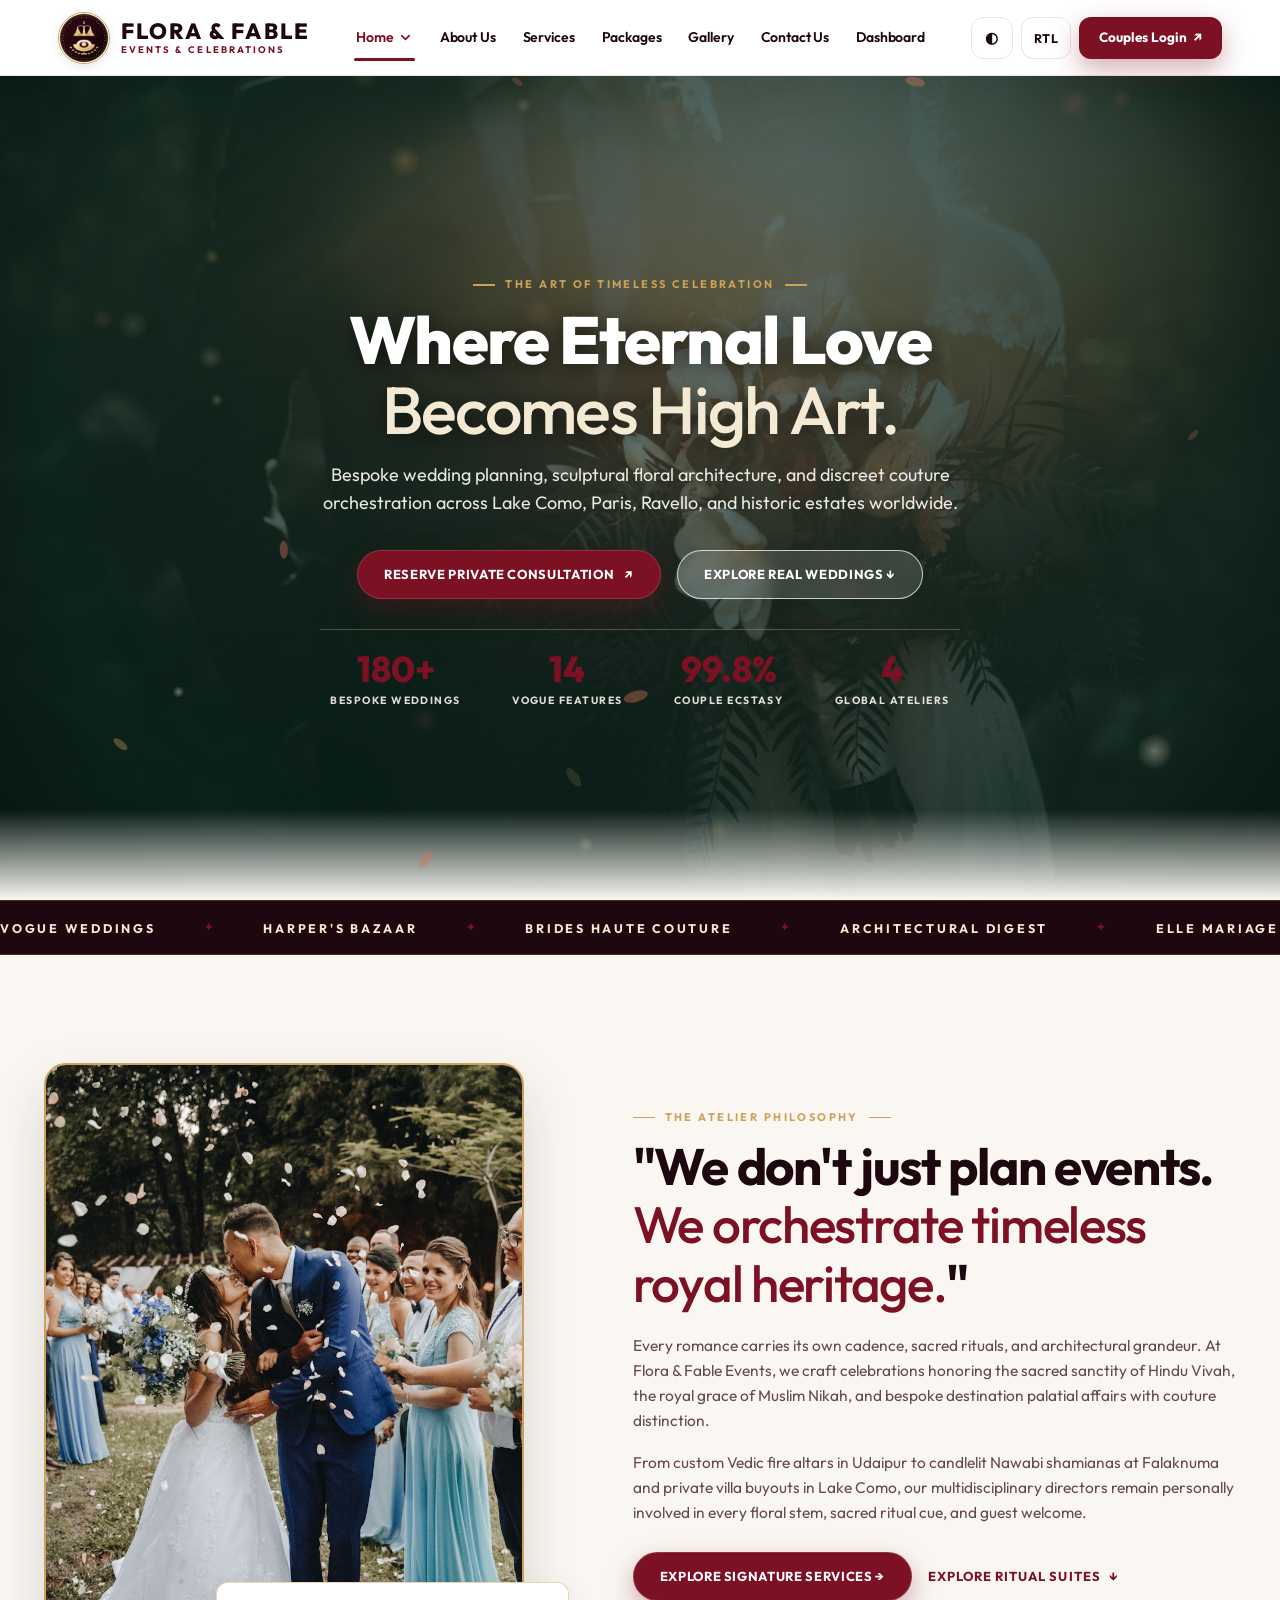
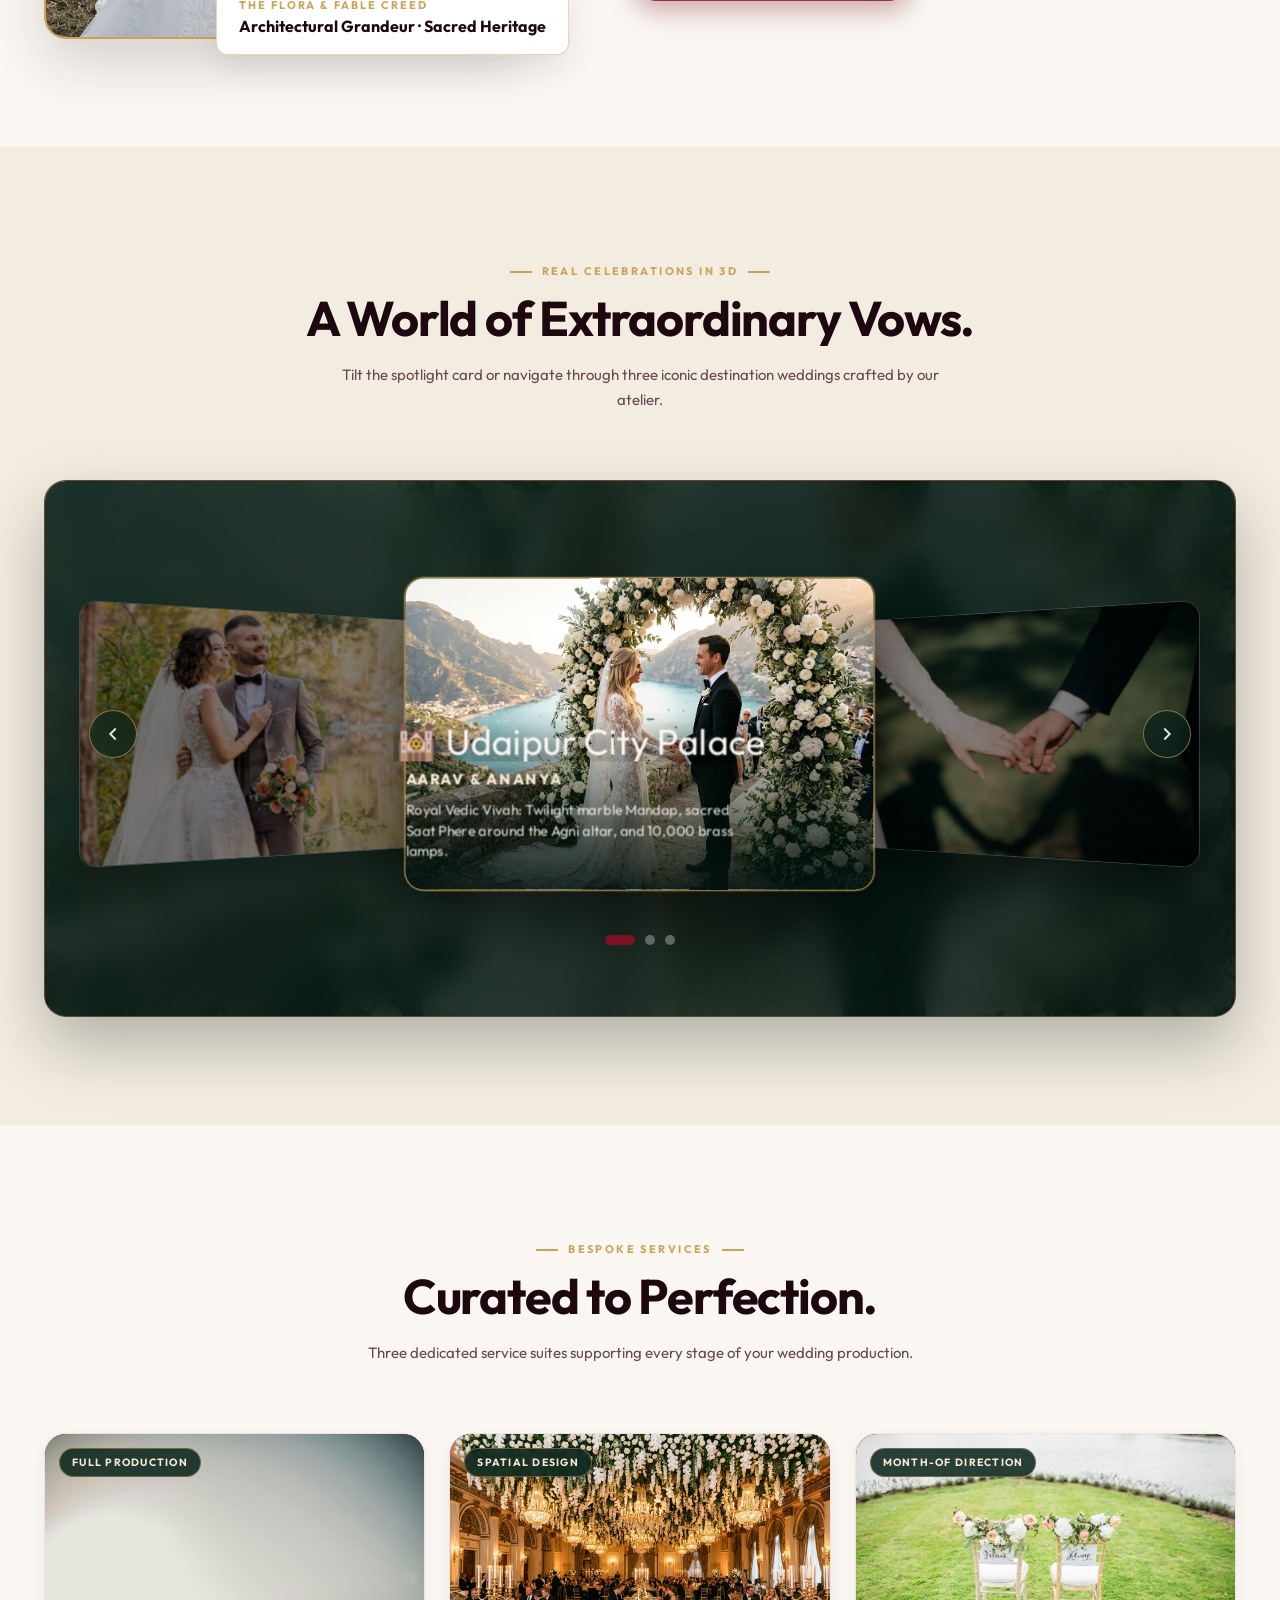
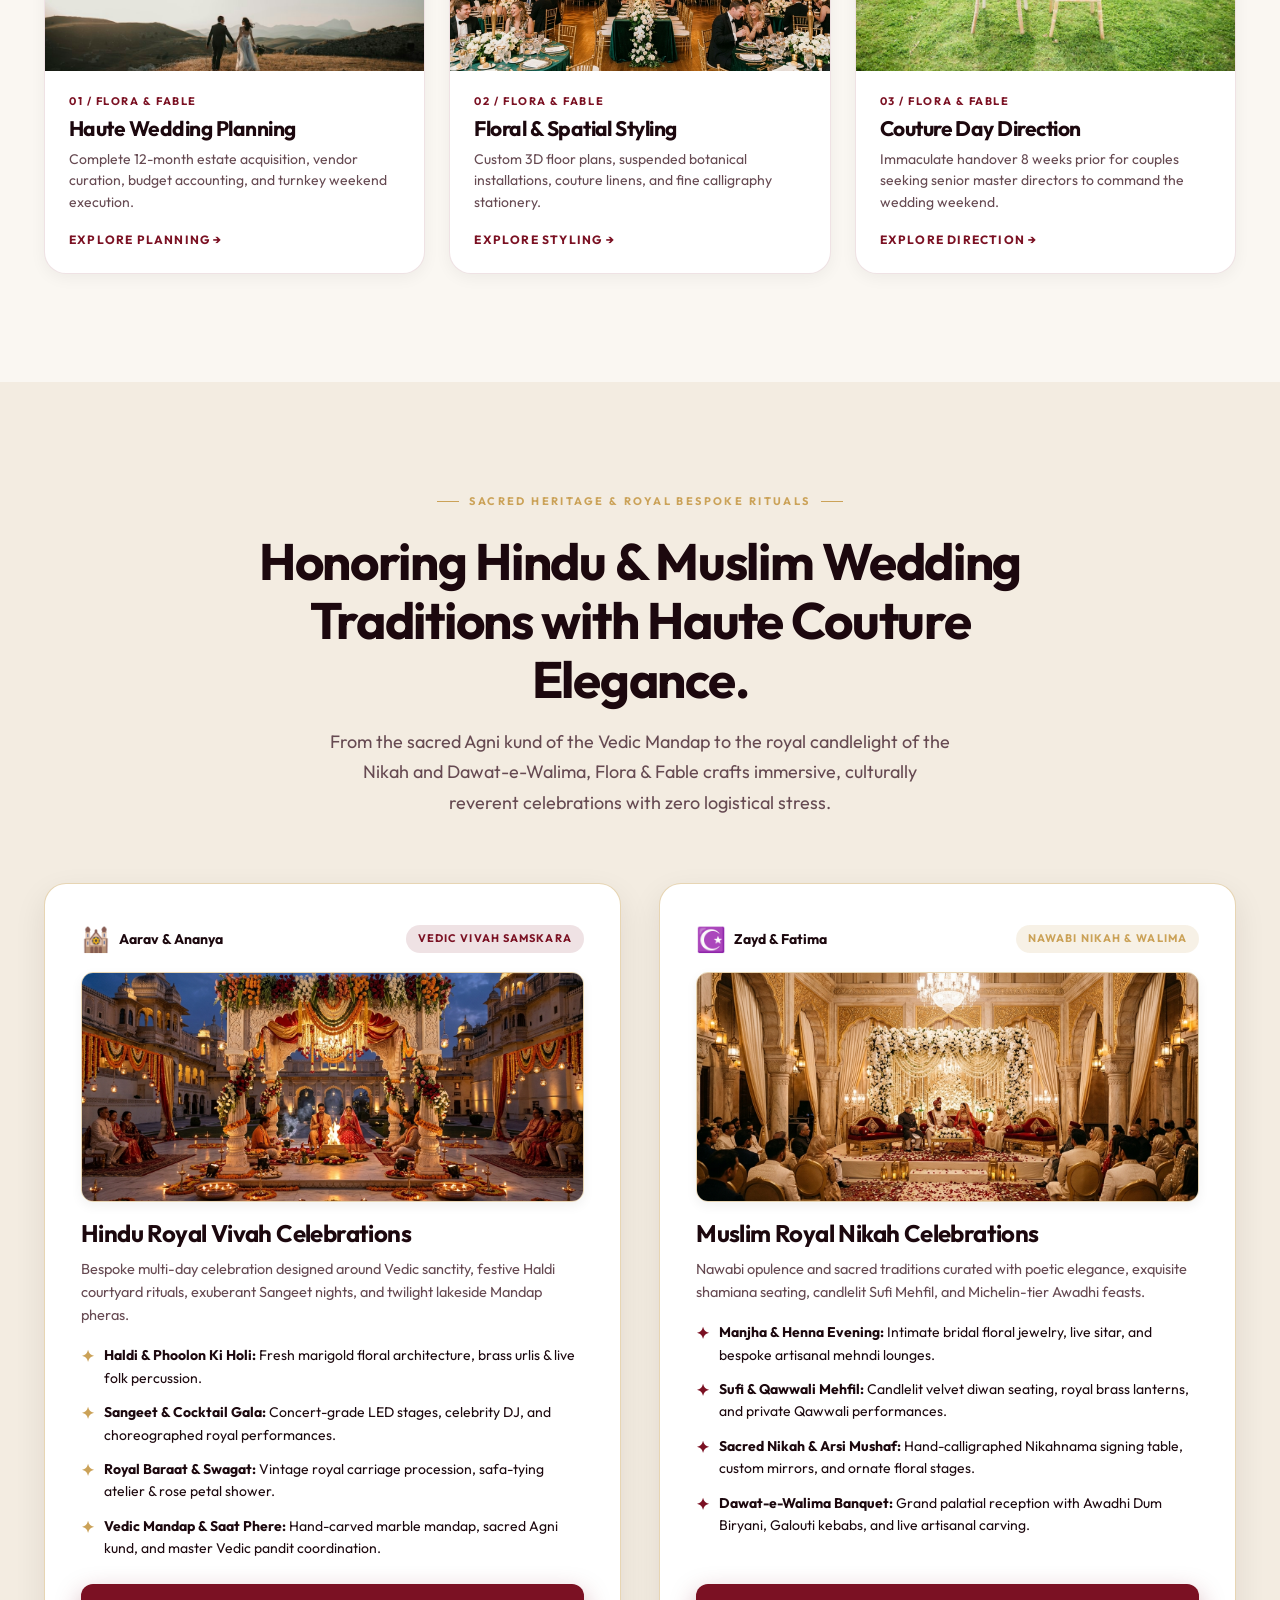
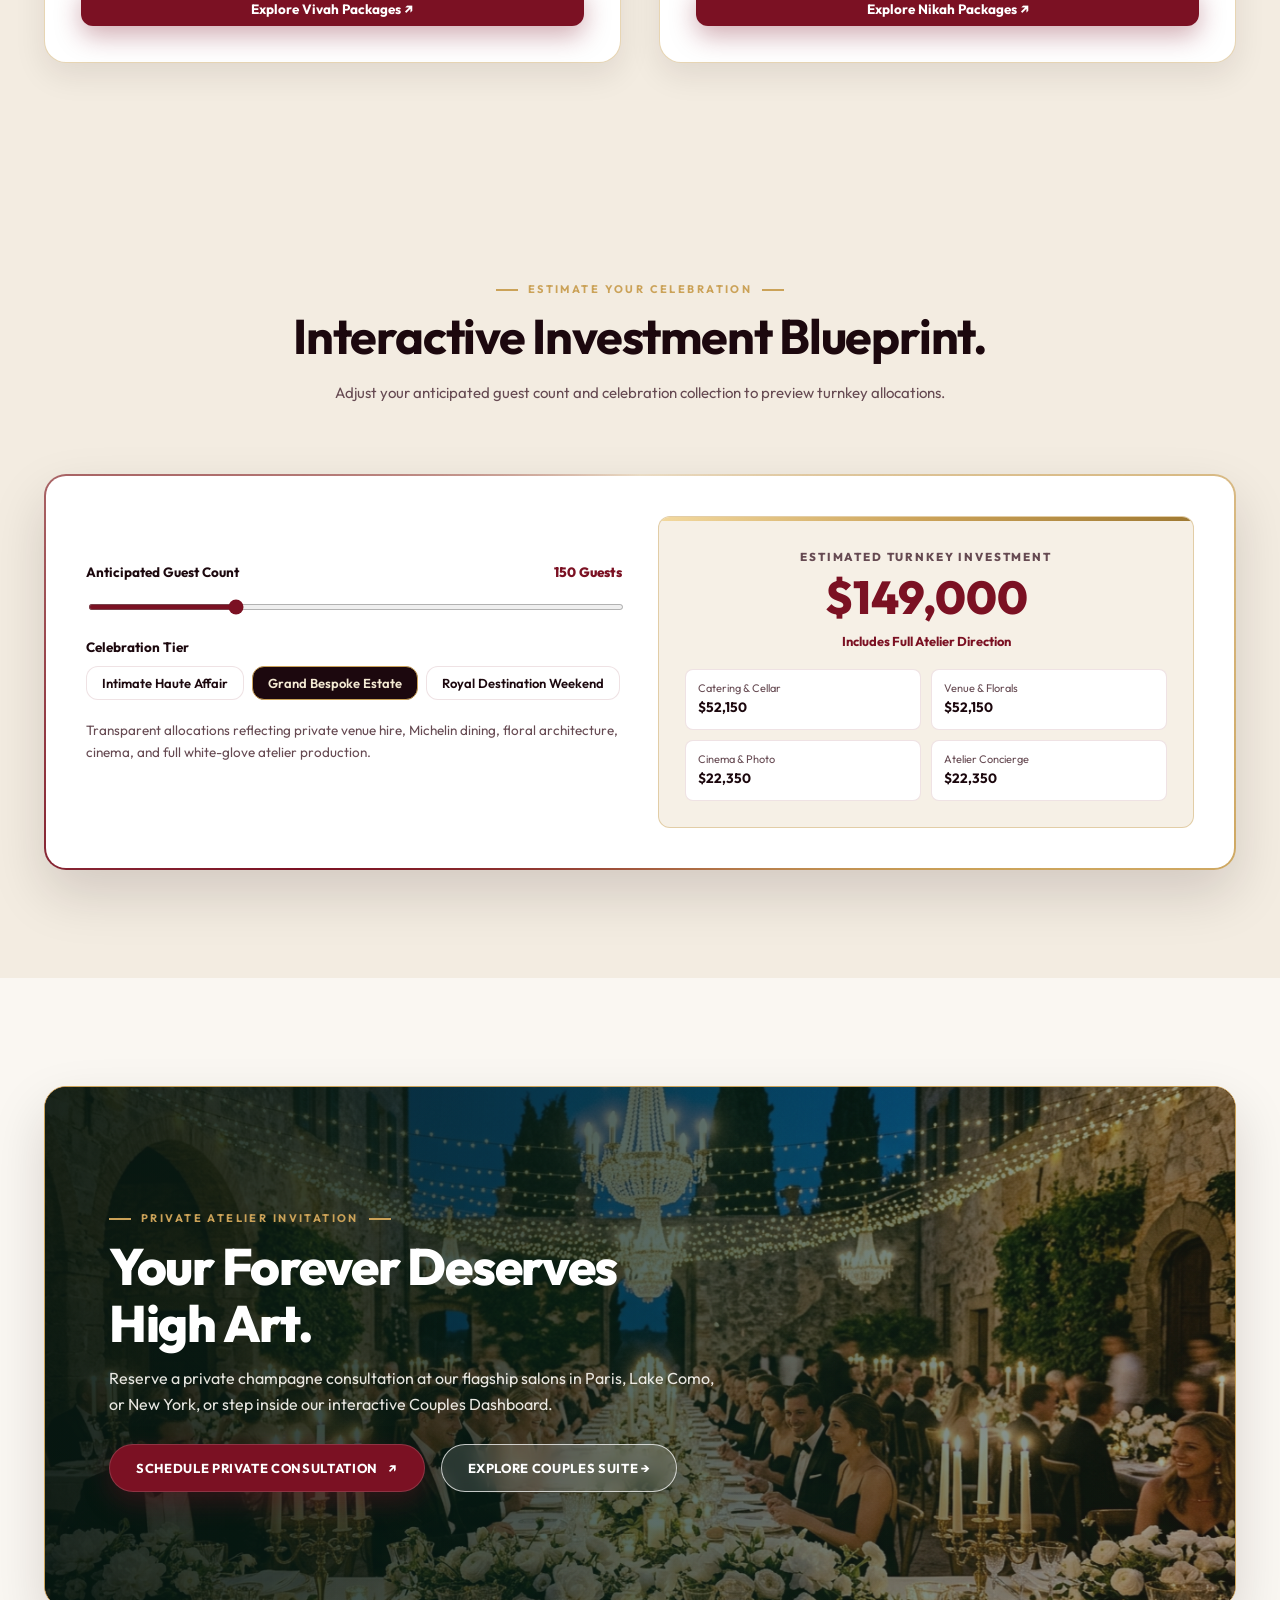
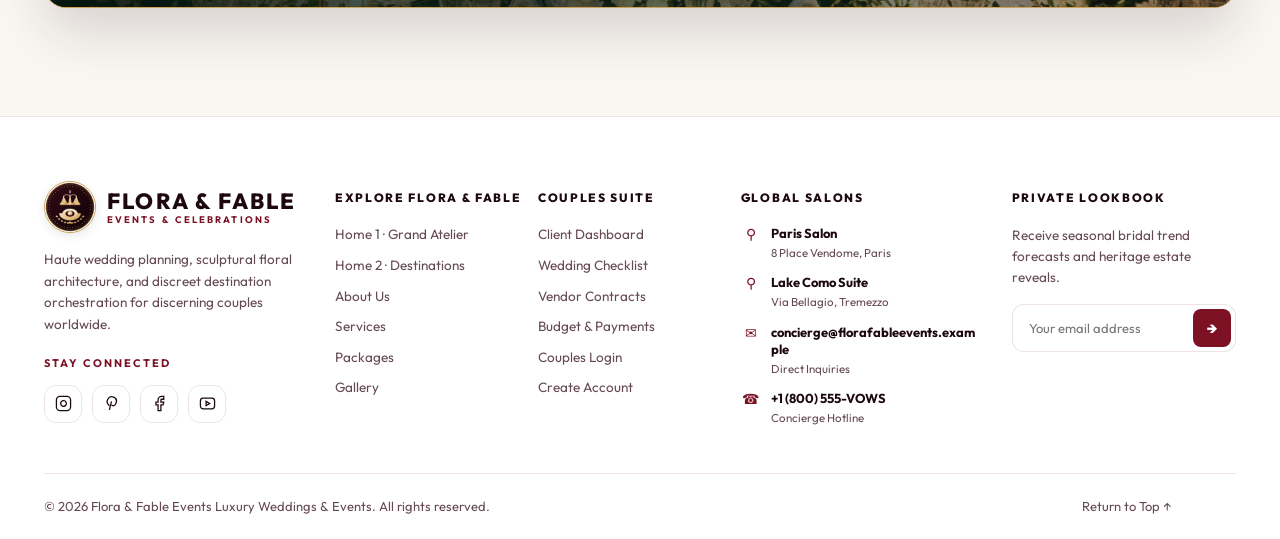
==== commit 771a2006: "Update website content and styling" ====
--- a/index.html
+++ b/index.html
@@ -9,11 +9,11 @@
   <link rel="icon" href="assets/images/logo.jpg" type="image/jpeg" />
 
   <!-- Core & Unique Stylesheets -->
-  <link href="assets/css/style.css?v=9.0" rel="stylesheet" />
-  <link href="assets/css/cta-hero-styles.css?v=9.0" rel="stylesheet" />
-  <link href="assets/css/voyage-slider.css?v=9.0" rel="stylesheet" />
-  <link href="assets/css/split-cards.css?v=9.0" rel="stylesheet" />
-  <link href="assets/css/effects.css?v=9.0" rel="stylesheet" />
+  <link href="assets/css/style.css?v=13.0" rel="stylesheet" />
+  <link href="assets/css/cta-hero-styles.css?v=13.0" rel="stylesheet" />
+  <link href="assets/css/voyage-slider.css?v=13.0" rel="stylesheet" />
+  <link href="assets/css/split-cards.css?v=13.0" rel="stylesheet" />
+  <link href="assets/css/effects.css?v=13.0" rel="stylesheet" />
 </head>
 <body class="site-page page-home1" id="top">
 
@@ -79,7 +79,7 @@
     <!-- SECTION 1: Unique Hero 1 (Immersive Full-Bleed Twilight Villa) -->
     <section class="hero-h1" data-section="1">
       <div class="hero-copy reveal zoom-in">
-        <span class="eyebrow" style="color: var(--champagne-light);">THE ART OF TIMELESS CELEBRATION</span>
+        <span class="eyebrow">THE ART OF TIMELESS CELEBRATION</span>
         <h1>Where Eternal Love<br /><em>Becomes High Art.</em></h1>
         <p style="color: rgba(250,247,242,0.92); max-width: 640px; margin: 0 auto 32px; font-size: 18px;">
           Bespoke wedding planning, sculptural floral architecture, and discreet couture orchestration across Lake Como, Paris, Ravello, and historic estates worldwide.
@@ -141,16 +141,16 @@
       <div class="container">
         <div class="story-grid">
           <div class="reveal slide-left" style="position:relative;">
-            <figure style="width:90%; aspect-ratio:4/5; border-radius:var(--radius-lg); overflow:hidden; border:2px solid var(--champagne); box-shadow:var(--shadow-lg);">
-              <img src="assets/images/unique/h1-story-1.jpg" alt="Palatial floral wedding architecture and luxury ballroom celebration" style="width:100%; height:100%; object-fit:cover;" loading="lazy" />
+            <figure class="story-figure">
+              <img src="assets/images/unique/h1-story-unique.jpg" alt="Bride and groom celebration with joyful wedding petal shower" loading="lazy" />
             </figure>
-            <div class="creed-badge" style="position:absolute; bottom:-16px; inset-inline-end:0; background:var(--paper); border:1.5px solid var(--line-accent); padding:14px 22px; border-radius:var(--radius-md); box-shadow:var(--shadow-md);">
-              <span style="font-size:11px; letter-spacing:0.18em; text-transform:uppercase; color:var(--champagne); font-weight:700; display:block;">THE FLORA &amp; FABLE CREED</span>
-              <strong style="font-size:16px; color:var(--ink);">Architectural Grandeur &middot; Sacred Heritage</strong>
+            <div class="creed-badge">
+              <span class="creed-label">THE FLORA &amp; FABLE CREED</span>
+              <strong class="creed-title">Architectural Grandeur &middot; Sacred Heritage</strong>
             </div>
           </div>
           <div class="reveal slide-right">
-            <span class="eyebrow" style="color:var(--champagne);">THE ATELIER PHILOSOPHY</span>
+            <span class="eyebrow">THE ATELIER PHILOSOPHY</span>
             <h2 style="font-size:clamp(34px,4vw,52px); margin-bottom:20px; line-height:1.15;">"We don't just plan events.<br /><em>We orchestrate timeless royal heritage.</em>"</h2>
             <p>Every romance carries its own cadence, sacred rituals, and architectural grandeur. At Flora &amp; Fable Events, we craft celebrations honoring the sacred sanctity of Hindu Vivah, the royal grace of Muslim Nikah, and bespoke destination palatial affairs with couture distinction.</p>
             <p>From custom Vedic fire altars in Udaipur to candlelit Nawabi shamianas at Falaknuma and private villa buyouts in Lake Como, our multidisciplinary directors remain personally involved in every floral stem, sacred ritual cue, and guest welcome.</p>
@@ -308,7 +308,7 @@
     <section class="section" id="cultural-traditions" data-section="5" style="background:var(--bg-subtle); padding:clamp(60px,8vw,110px) 0; position:relative; overflow:hidden;">
       <div class="container">
         <div class="section-heading reveal" style="text-align:center; max-width:840px; margin:0 auto clamp(40px,5vw,70px);">
-          <span class="eyebrow" style="color:var(--champagne); letter-spacing:0.25em; font-weight:700;">SACRED HERITAGE &amp; ROYAL BESPOKE RITUALS</span>
+          <span class="eyebrow">SACRED HERITAGE &amp; ROYAL BESPOKE RITUALS</span>
           <h2 style="font-size:clamp(34px,4vw,52px); margin:12px 0 18px; line-height:1.15;">Honoring Hindu &amp; Muslim Wedding Traditions with Haute Couture Elegance.</h2>
           <p style="font-size:18px; color:var(--muted); line-height:1.7;">From the sacred Agni kund of the Vedic Mandap to the royal candlelight of the Nikah and Dawat-e-Walima, Flora &amp; Fable crafts immersive, culturally reverent celebrations with zero logistical stress.</p>
         </div>
@@ -475,7 +475,7 @@
             </div>
           </div>
           <div class="cta-h1-content">
-            <span class="eyebrow" style="color: var(--champagne-light);">PRIVATE ATELIER INVITATION</span>
+            <span class="eyebrow">PRIVATE ATELIER INVITATION</span>
             <h2>Your Forever Deserves High Art.</h2>
             <p>Reserve a private champagne consultation at our flagship salons in Paris, Lake Como, or New York, or step inside our interactive Couples Dashboard.</p>
             <div style="display:flex; gap:16px; flex-wrap:wrap;">
@@ -570,10 +570,10 @@
 
   <div class="toast" id="toast" role="status" aria-live="polite"></div>
 
-  <script src="assets/js/app.js?v=9.0"></script>
-  <script src="assets/js/voyage-slider.js?v=9.0"></script>
-  <script src="assets/js/split-cards.js?v=9.0"></script>
-  <script src="assets/js/motion.js?v=9.0"></script>
-  <script src="assets/js/effects.js?v=9.0"></script>
+  <script src="assets/js/app.js?v=13.0"></script>
+  <script src="assets/js/voyage-slider.js?v=13.0"></script>
+  <script src="assets/js/split-cards.js?v=13.0"></script>
+  <script src="assets/js/motion.js?v=13.0"></script>
+  <script src="assets/js/effects.js?v=13.0"></script>
 </body>
 </html>
--- a/assets/css/style.css
+++ b/assets/css/style.css
@@ -714,9 +714,9 @@
   gap: 10px;
   font-size: 11px;
   font-weight: 700;
-  letter-spacing: 0.2em;
+  letter-spacing: 0.22em;
   text-transform: uppercase;
-  color: var(--rose);
+  color: var(--champagne);
   margin-bottom: 10px;
 }
 
@@ -833,6 +833,64 @@
 @keyframes marqueeScroll {
   0% { transform: translateX(0); }
   100% { transform: translateX(-50%); }
+}
+
+/* ==========================================================================
+   Section 2: The Atelier Story & Philosophy
+   ========================================================================== */
+
+.story-grid {
+  display: grid;
+  grid-template-columns: 1fr 1.15fr;
+  gap: clamp(36px, 5vw, 76px);
+  align-items: center;
+}
+
+.story-figure {
+  width: 92%;
+  max-width: 480px;
+  aspect-ratio: 4 / 4.8;
+  border-radius: var(--radius-lg);
+  overflow: hidden;
+  border: 2px solid var(--champagne);
+  box-shadow: var(--shadow-lg);
+  margin: 0;
+  position: relative;
+}
+
+.story-figure img {
+  width: 100%;
+  height: 100%;
+  object-fit: cover;
+  object-position: center;
+  display: block;
+}
+
+.creed-badge {
+  position: absolute;
+  bottom: -16px;
+  inset-inline-end: 0;
+  background: var(--paper);
+  border: 1.5px solid var(--line-accent);
+  padding: 14px 22px;
+  border-radius: var(--radius-md);
+  box-shadow: var(--shadow-md);
+  z-index: 5;
+}
+
+.creed-label {
+  font-size: 11px;
+  letter-spacing: 0.18em;
+  text-transform: uppercase;
+  color: var(--champagne);
+  font-weight: 700;
+  display: block;
+}
+
+.creed-title {
+  font-size: 16px;
+  color: var(--ink);
+  display: block;
 }
 
 /* ==========================================================================
@@ -1545,6 +1603,12 @@
   .story-grid {
     grid-template-columns: 1fr !important;
     gap: 28px !important;
+  }
+  .story-figure {
+    width: 100% !important;
+    max-width: 100% !important;
+    aspect-ratio: 16 / 10 !important;
+    max-height: 400px !important;
   }
   .traditions-grid {
     grid-template-columns: 1fr !important;
